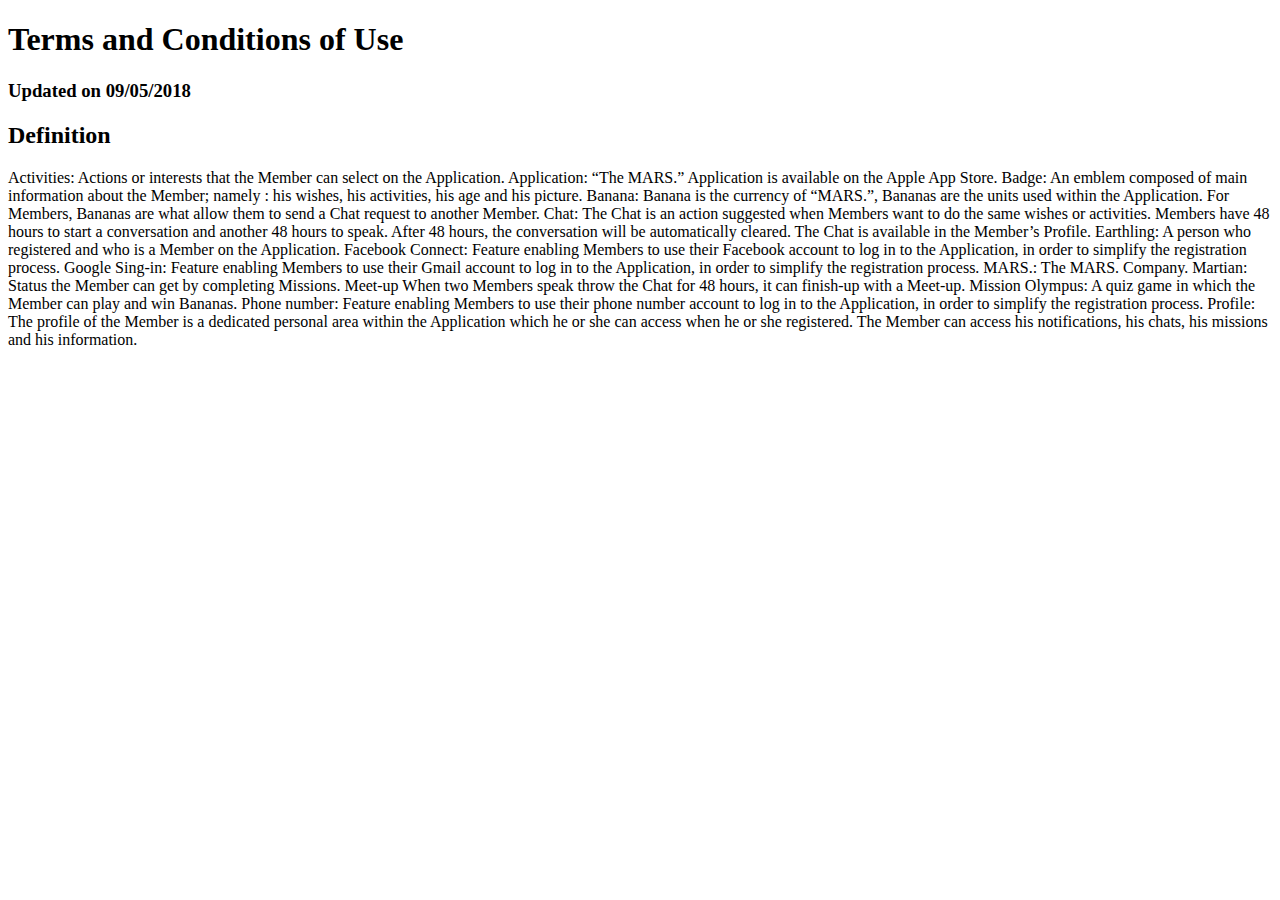
==== cgu-en.html @ 2086cd15 "Added CGU" ====
<!DOCTYPE html>
<html lang="en">
<head>
    <meta charset="UTF-8">
    <meta name="viewport" content="width=device-width, initial-scale=1.0">
    <meta http-equiv="X-UA-Compatible" content="ie=edge">
    <title>Document</title>
</head>
<body>
    <h1>Terms and Conditions of Use</h1>

    <h3>Updated on 09/05/2018</h3>

    <h2>Definition</h2>

    Activities: Actions or interests that the Member can select on the Application.
    Application: “The MARS.” Application is available on the Apple App Store.
    Badge: An emblem composed of main information about the Member; namely : his wishes, his activities, his age and his
    picture.
    Banana: Banana is the currency of “MARS.”, Bananas are the units used within the Application. For Members, Bananas are
    what allow them to send a Chat request to another Member.
    Chat: The Chat is an action suggested when Members want to do the same wishes or activities. Members have 48 hours to
    start a conversation and another 48 hours to speak. After 48 hours, the conversation will be automatically cleared. The
    Chat is available in the Member’s Profile.
    Earthling: A person who registered and who is a Member on the Application.
    Facebook Connect: Feature enabling Members to use their Facebook account to log in to the Application, in order to
    simplify the registration process.
    Google Sing-in: Feature enabling Members to use their Gmail account to log in to the Application, in order to simplify
    the registration process.
    MARS.: The MARS. Company.
    Martian: Status the Member can get by completing Missions.
    Meet-up When two Members speak throw the Chat for 48 hours, it can finish-up with a Meet-up.
    Mission Olympus: A quiz game in which the Member can play and win Bananas.
    Phone number: Feature enabling Members to use their phone number account to log in to the Application, in order to
    simplify the registration process.
    Profile: The profile of the Member is a dedicated personal area within the Application which he or she can access when
    he or she registered. The Member can access his notifications, his chats, his missions and his information.


</body>
</html>
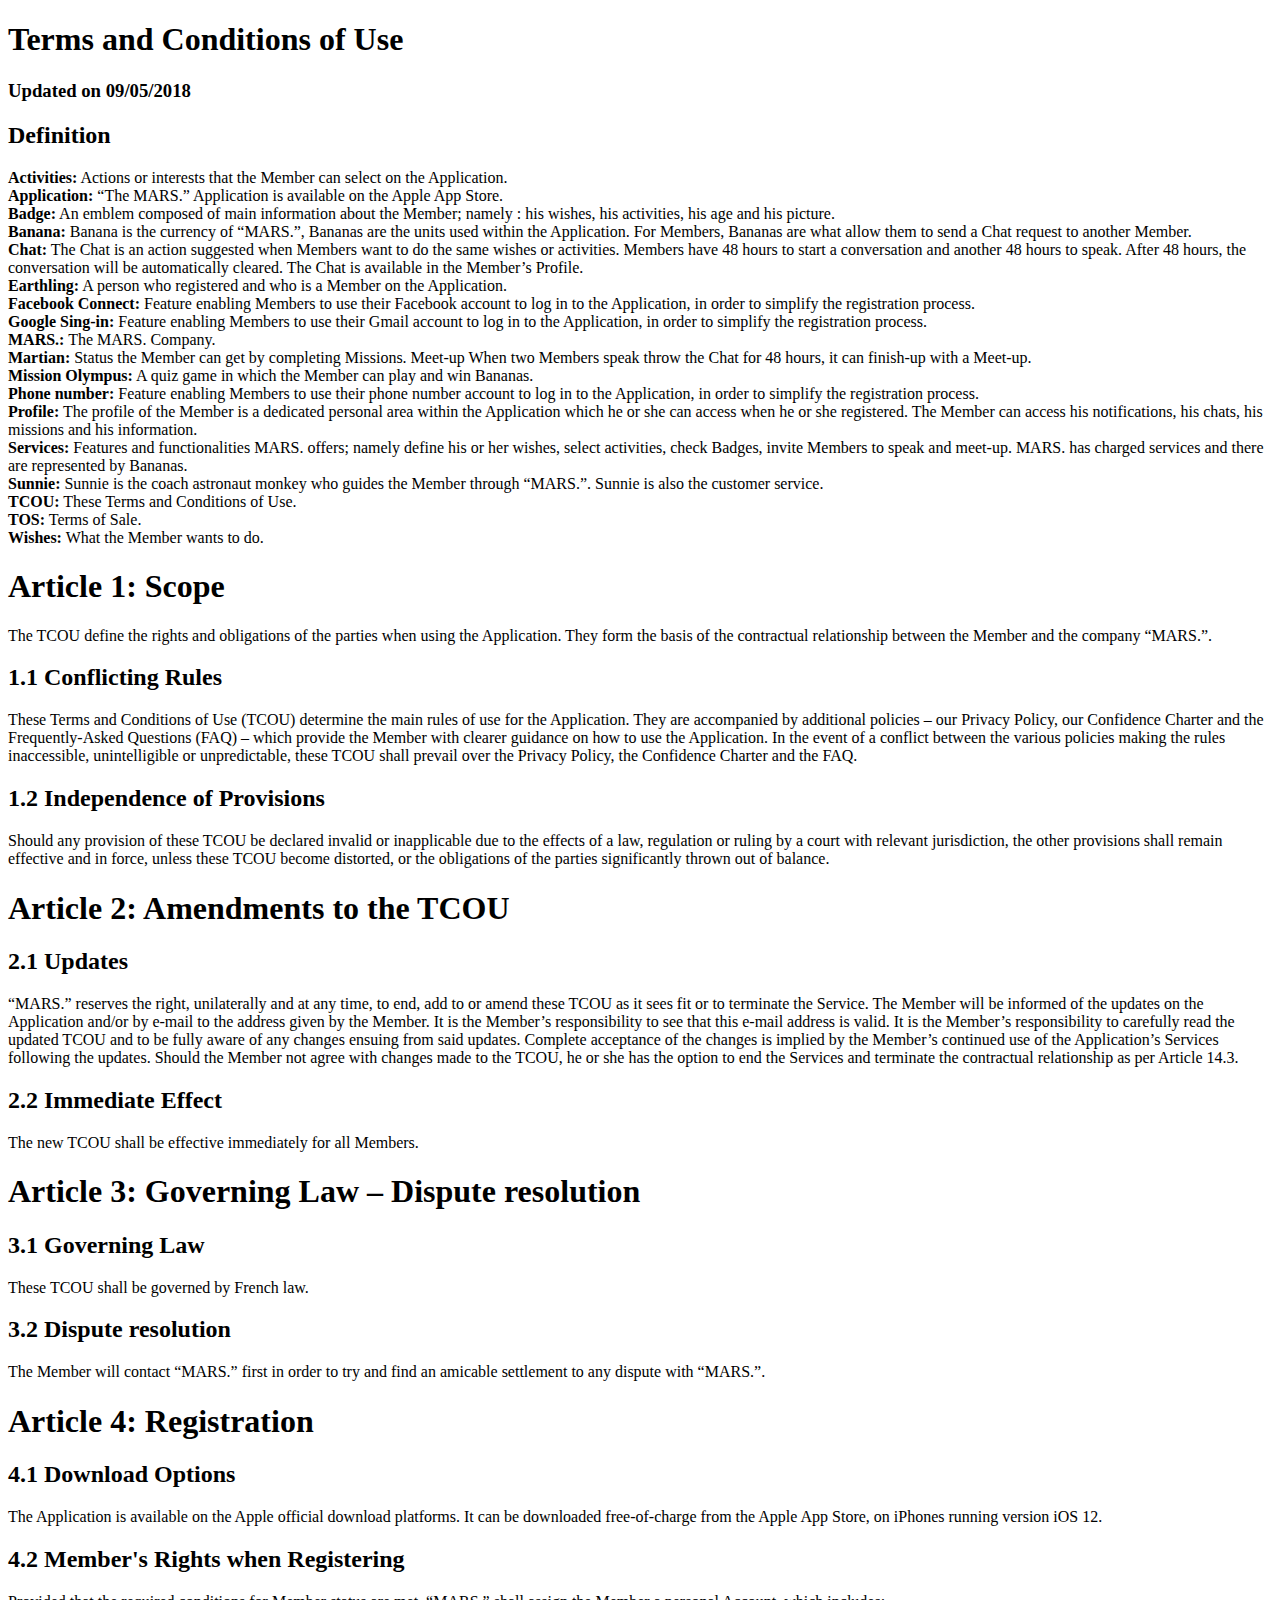
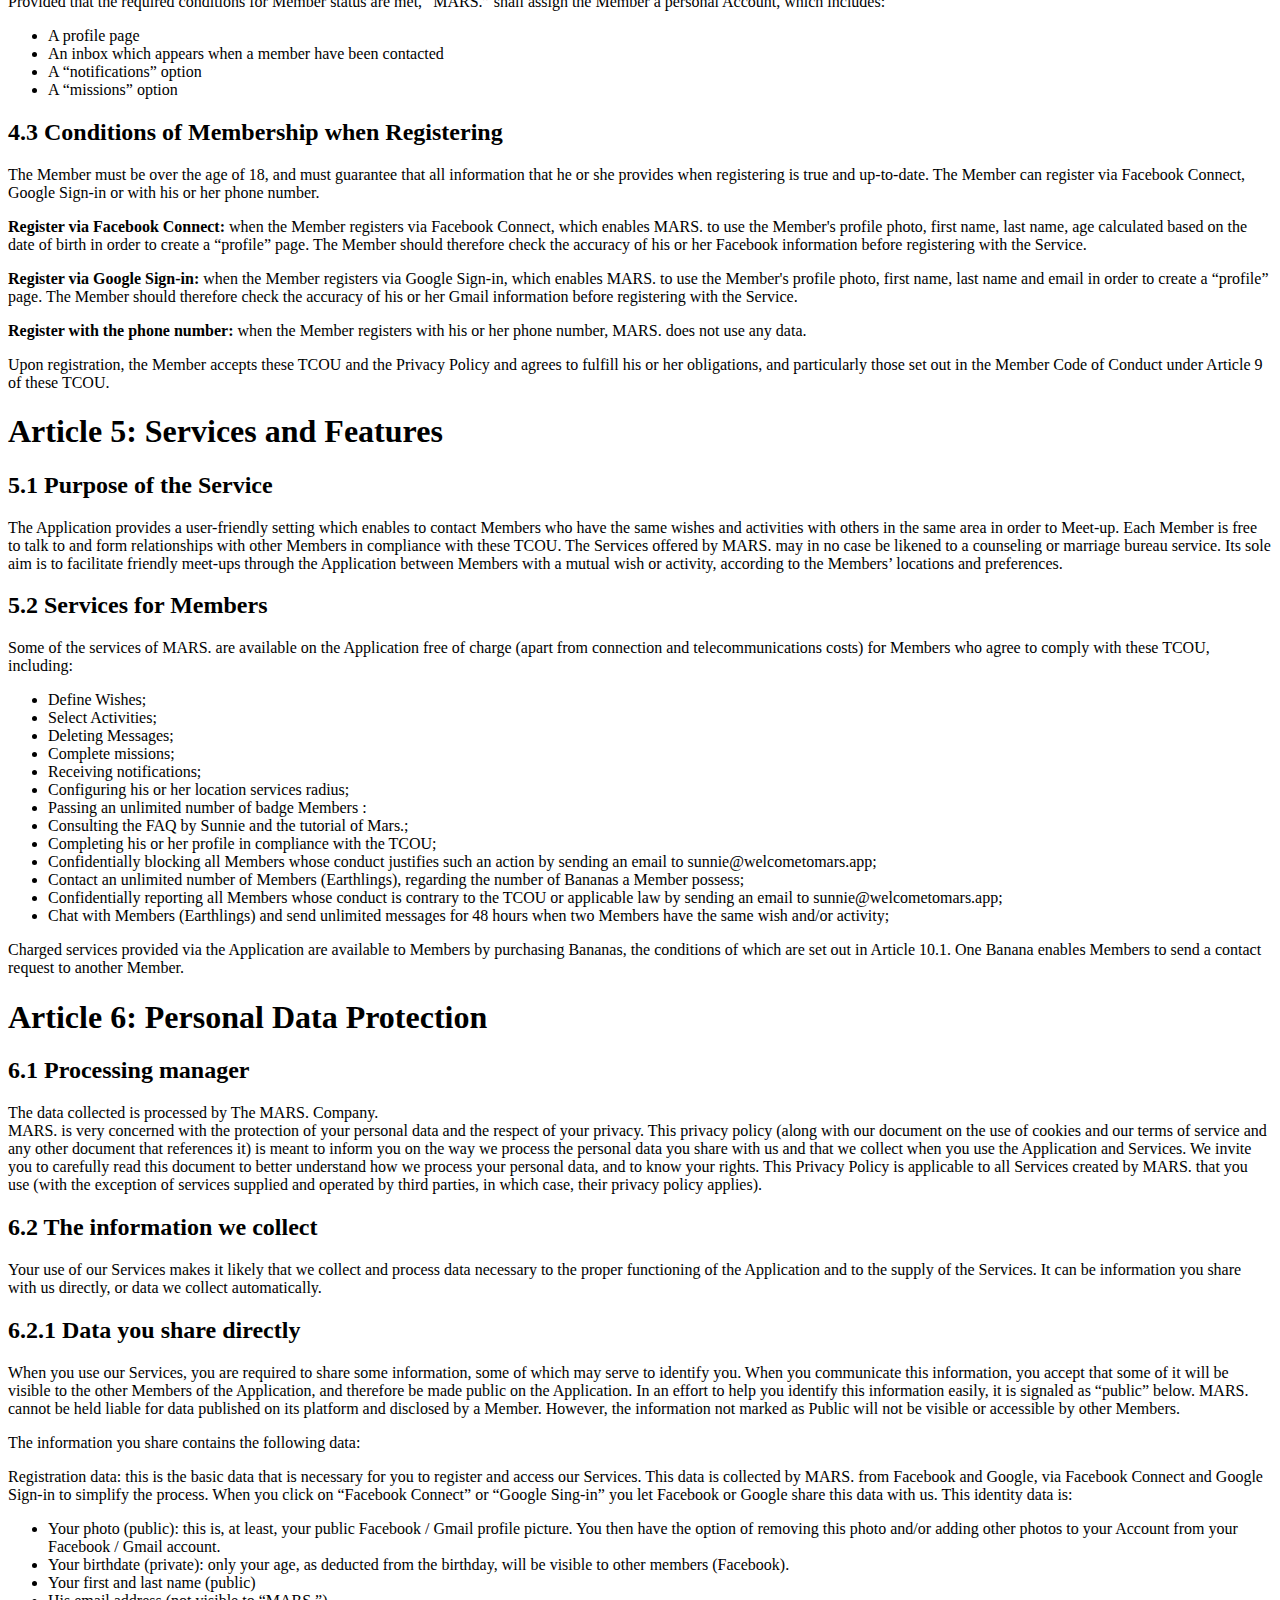
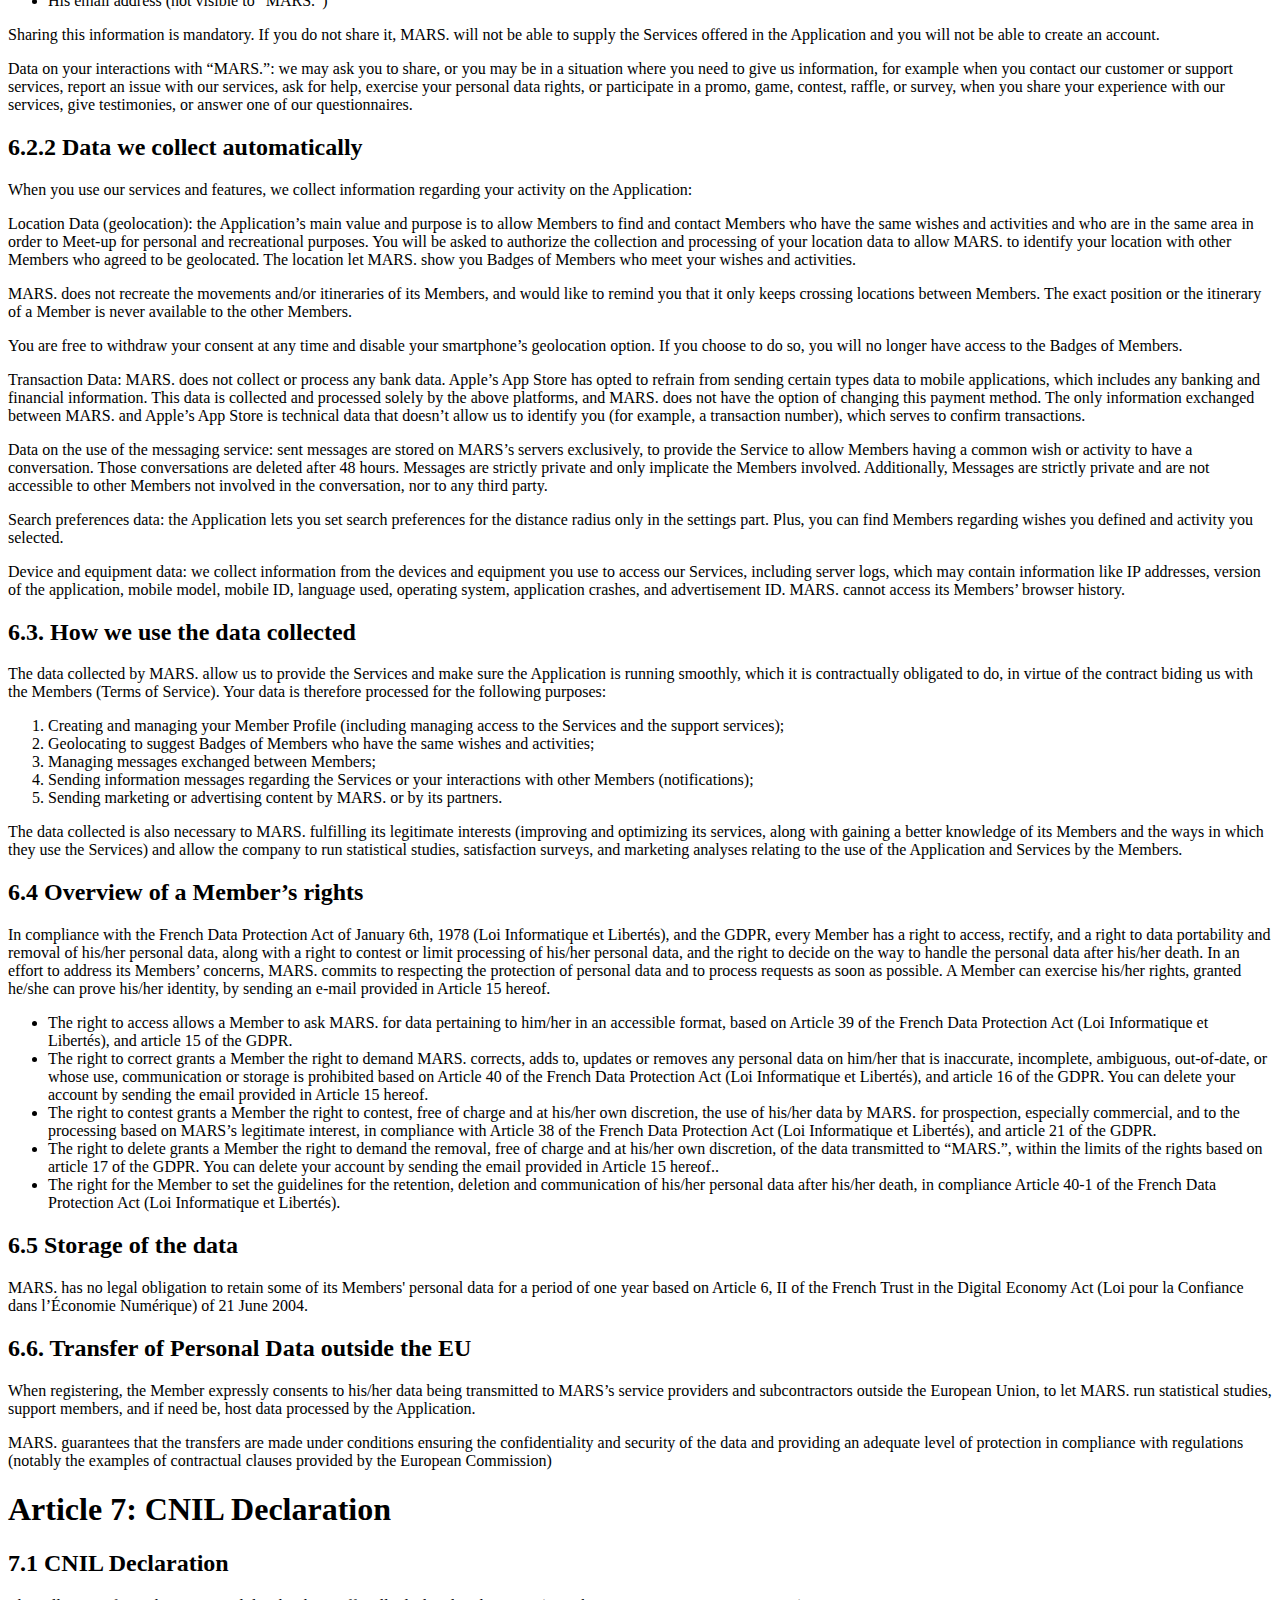
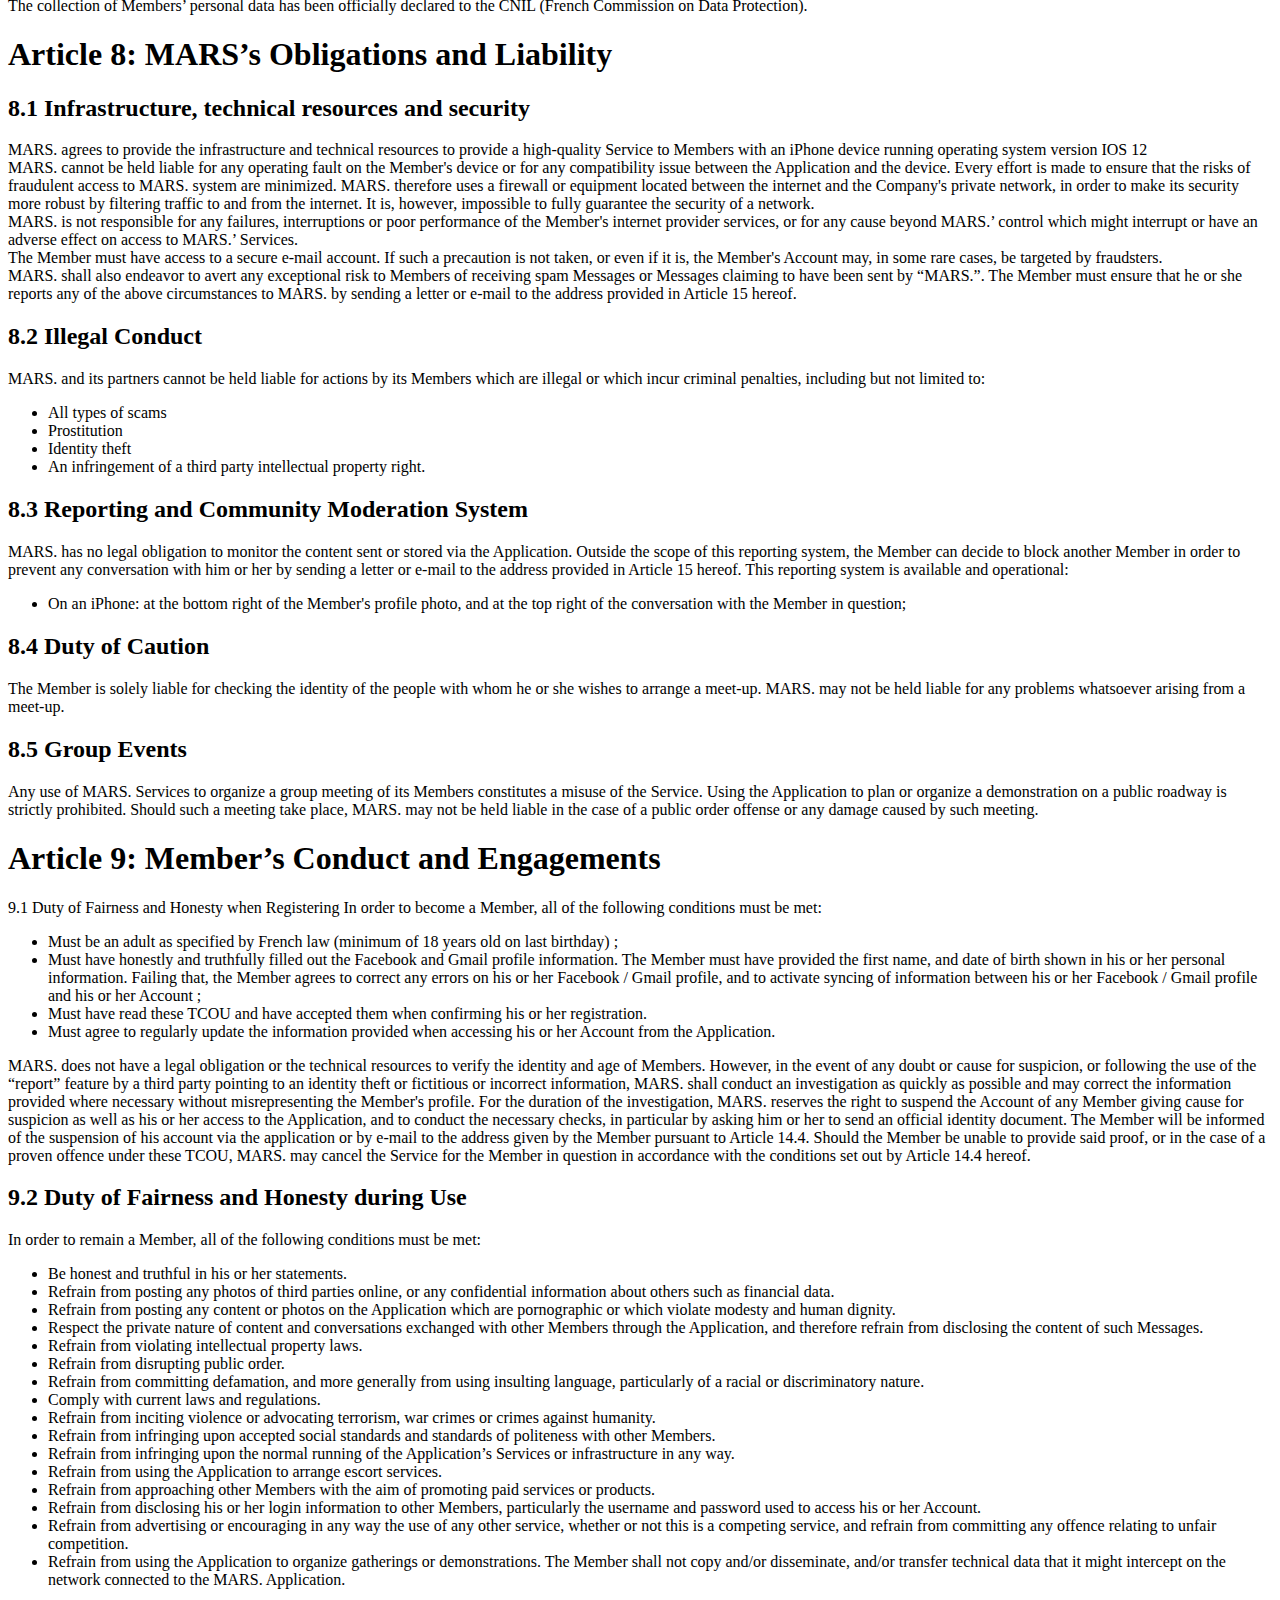
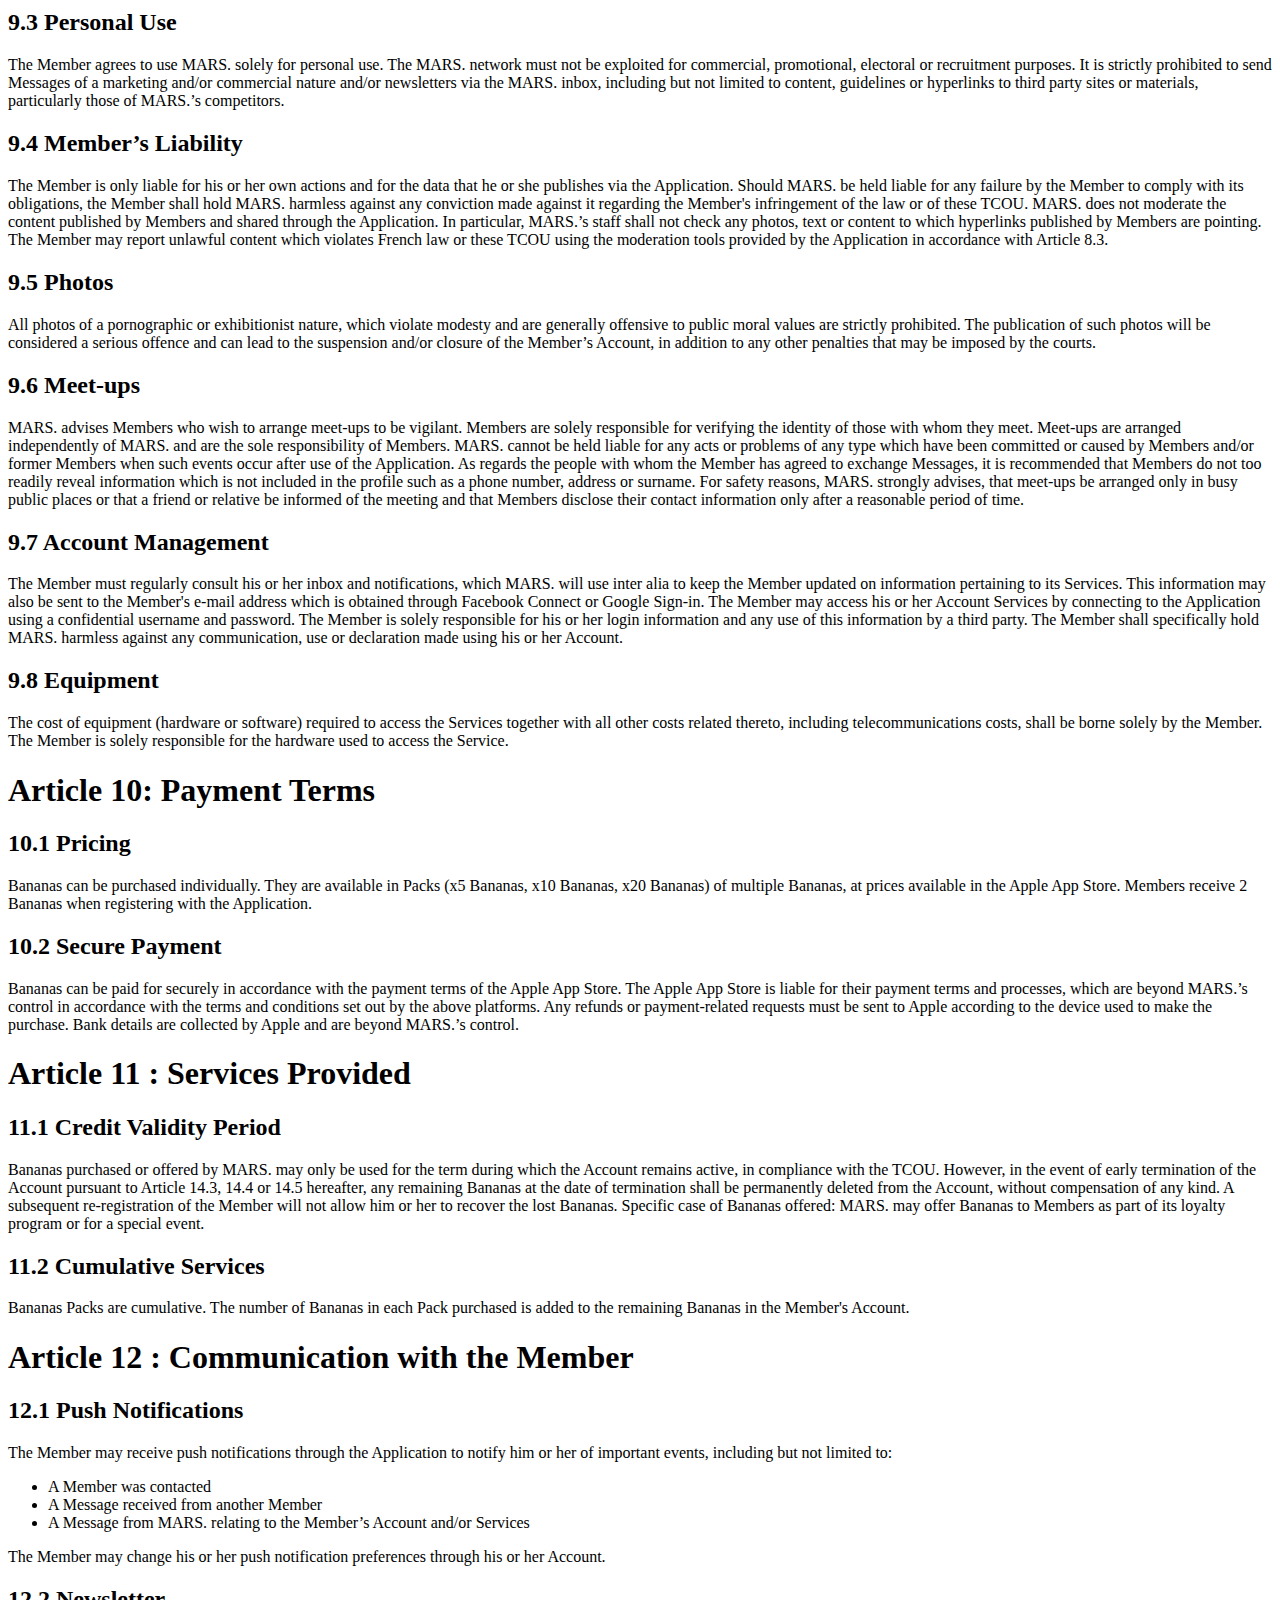
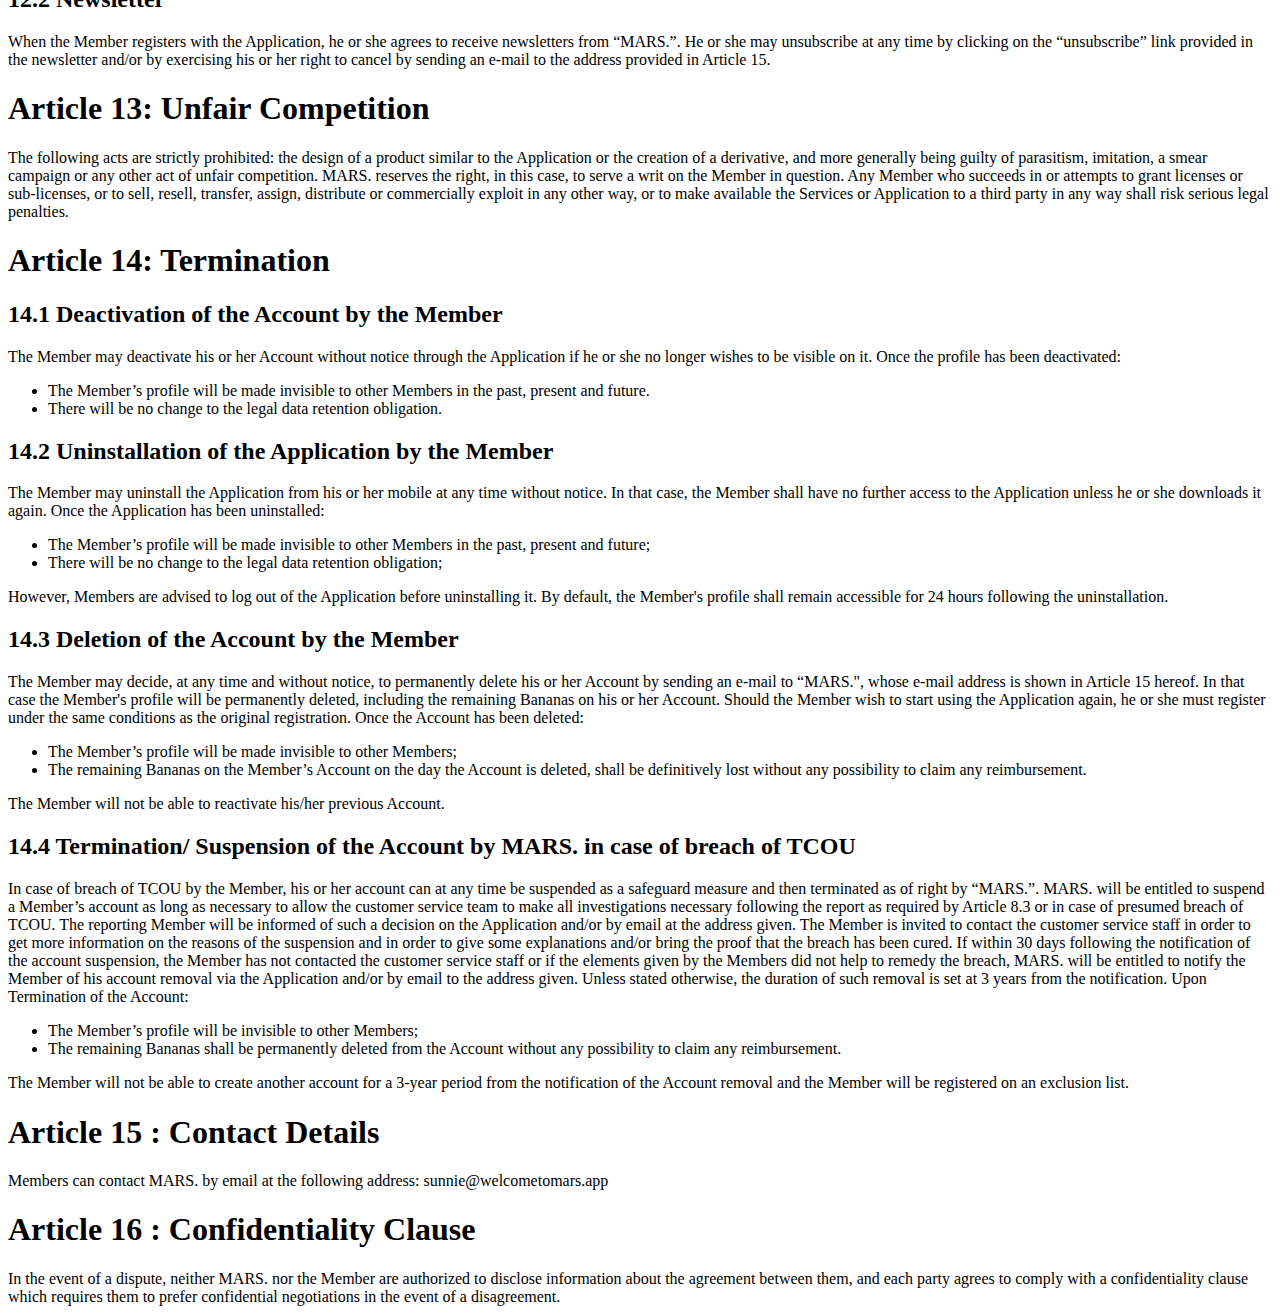
==== commit c247aafb: "Finished EN CGU" ====
--- a/cgu-en.html
+++ b/cgu-en.html
@@ -13,29 +13,377 @@
 
     <h2>Definition</h2>
 
-    Activities: Actions or interests that the Member can select on the Application.
-    Application: “The MARS.” Application is available on the Apple App Store.
-    Badge: An emblem composed of main information about the Member; namely : his wishes, his activities, his age and his
-    picture.
-    Banana: Banana is the currency of “MARS.”, Bananas are the units used within the Application. For Members, Bananas are
-    what allow them to send a Chat request to another Member.
-    Chat: The Chat is an action suggested when Members want to do the same wishes or activities. Members have 48 hours to
-    start a conversation and another 48 hours to speak. After 48 hours, the conversation will be automatically cleared. The
-    Chat is available in the Member’s Profile.
-    Earthling: A person who registered and who is a Member on the Application.
-    Facebook Connect: Feature enabling Members to use their Facebook account to log in to the Application, in order to
-    simplify the registration process.
-    Google Sing-in: Feature enabling Members to use their Gmail account to log in to the Application, in order to simplify
-    the registration process.
-    MARS.: The MARS. Company.
-    Martian: Status the Member can get by completing Missions.
+    <strong>Activities:</strong> Actions or interests that the Member can select on the Application.
+    <br><strong>Application:</strong> “The MARS.” Application is available on the Apple App Store.
+    <br><strong>Badge:</strong> An emblem composed of main information about the Member; namely :</strong> his wishes, his activities, his age and his picture.
+    <br><strong>Banana:</strong> Banana is the currency of “MARS.”, Bananas are the units used within the Application. For Members, Bananas are what allow them to send a Chat request to another Member.
+    <br><strong>Chat:</strong> The Chat is an action suggested when Members want to do the same wishes or activities. Members have 48 hours to start a conversation and another 48 hours to speak. After 48 hours, the conversation will be automatically cleared. The Chat is available in the Member’s Profile.
+    <br><strong>Earthling:</strong> A person who registered and who is a Member on the Application.
+    <br><strong>Facebook Connect:</strong> Feature enabling Members to use their Facebook account to log in to the Application, in order to simplify the registration process.
+    <br><strong>Google Sing-in:</strong> Feature enabling Members to use their Gmail account to log in to the Application, in order to simplify the registration process.
+    <br><strong>MARS.:</strong> The MARS. Company.
+    <br><strong>Martian:</strong> Status the Member can get by completing Missions.
     Meet-up When two Members speak throw the Chat for 48 hours, it can finish-up with a Meet-up.
-    Mission Olympus: A quiz game in which the Member can play and win Bananas.
-    Phone number: Feature enabling Members to use their phone number account to log in to the Application, in order to
-    simplify the registration process.
-    Profile: The profile of the Member is a dedicated personal area within the Application which he or she can access when
-    he or she registered. The Member can access his notifications, his chats, his missions and his information.
-
+    <br><strong>Mission Olympus:</strong> A quiz game in which the Member can play and win Bananas.
+    <br><strong>Phone number:</strong> Feature enabling Members to use their phone number account to log in to the Application, in order to simplify the registration process.
+    <br><strong>Profile:</strong> The profile of the Member is a dedicated personal area within the Application which he or she can access when he or she registered. The Member can access his notifications, his chats, his missions and his information.
+    <br><strong>Services:</strong> Features and functionalities MARS. offers; namely define his or her wishes, select activities, check Badges, invite Members to speak and meet-up. MARS. has charged services and there are represented by Bananas.
+<br><strong>Sunnie:</strong> Sunnie is the coach astronaut monkey who guides the Member through “MARS.”. Sunnie is also the customer service.
+<br><strong>TCOU:</strong> These Terms and Conditions of Use.
+<br><strong>TOS:</strong> Terms of Sale.
+<br><strong>Wishes:</strong> What the Member wants to do.
+
+<h1>Article 1: Scope </h1>
+
+The TCOU define the rights and obligations of the parties when using the Application. They form the basis of the contractual relationship between the Member and the company “MARS.”.
+
+<h2>1.1 Conflicting Rules</h2>
+These Terms and Conditions of Use (TCOU) determine the main rules of use for the Application. They are accompanied by additional policies – our Privacy Policy, our Confidence Charter and the Frequently-Asked Questions (FAQ) – which provide the Member with clearer guidance on how to use the Application. In the event of a conflict between the various policies making the rules inaccessible, unintelligible or unpredictable, these TCOU shall prevail over the Privacy Policy, the Confidence Charter and the FAQ.
+
+<h2>1.2 Independence of Provisions</h2>
+Should any provision of these TCOU be declared invalid or inapplicable due to the effects of a law, regulation or ruling by a court with relevant jurisdiction, the other provisions shall remain effective and in force, unless these TCOU become distorted, or the obligations of the parties significantly thrown out of balance.
+
+<h1>Article 2: Amendments to the TCOU</h1>
+
+<h2>2.1 Updates</h2>
+“MARS.” reserves the right, unilaterally and at any time, to end, add to or amend these TCOU as it sees fit or to terminate the Service.
+The Member will be informed of the updates on the Application and/or by e-mail to the address given by the Member. It is the Member’s responsibility to see that this e-mail address is valid.
+It is the Member’s responsibility to carefully read the updated TCOU and to be fully aware of any changes ensuing from said updates.
+Complete acceptance of the changes is implied by the Member’s continued use of the Application’s Services following the updates.
+Should the Member not agree with changes made to the TCOU, he or she has the option to end the Services and terminate the contractual relationship as per Article 14.3.
+
+<h2>2.2 Immediate Effect</h2>
+The new TCOU shall be effective immediately for all Members.
+
+<h1>Article 3: Governing Law – Dispute resolution</h1>
+
+<h2>3.1 Governing Law</h2>
+These TCOU shall be governed by French law.
+
+<h2>3.2 Dispute resolution</h2>
+The Member will contact “MARS.” first in order to try and find an amicable settlement to any dispute with “MARS.”.
+
+<h1>Article 4: Registration</h1>
+
+<h2>4.1 Download Options</h2>
+The Application is available on the Apple official download platforms. It can be downloaded free-of-charge from the Apple App Store, on iPhones running version iOS 12.
+
+<h2>4.2 Member's Rights when Registering</h2>
+Provided that the required conditions for Member status are met, “MARS.” shall assign the Member a personal Account, which includes:
+
+<ul>
+<li>A profile page</li>
+<li>An inbox which appears when a member have been contacted</li>
+<li>A “notifications” option</li>
+<li>A “missions” option</li>
+</ul>
+
+<h2>4.3 Conditions of Membership when Registering</h2>
+<p>The Member must be over the age of 18, and must guarantee that all information that he or she provides when registering is true and up-to-date.
+The Member can register via Facebook Connect, Google Sign-in or with his or her phone number.
+</p>
+<p><strong>Register via Facebook Connect:</strong> when the Member registers via Facebook Connect, which enables MARS. to use the Member's profile photo, first name, last name, age calculated based on the date of birth in order to create a “profile” page. The Member should therefore check the accuracy of his or her Facebook information before registering with the Service.</p>
+
+<p><strong>Register via Google Sign-in:</strong> when the Member registers via Google Sign-in, which enables MARS. to use the Member's profile photo, first name, last name and email in order to create a “profile” page. The Member should therefore check the accuracy of his or her Gmail information before registering with the Service.</p>
+
+<p><strong>Register with the phone number:</strong> when the Member registers with his or her phone number, MARS. does not use any data.</p>
+
+Upon registration, the Member accepts these TCOU and the Privacy Policy and agrees to fulfill his or her obligations, and particularly those set out in the Member Code of Conduct under Article 9 of these TCOU.
+
+<h1>Article 5: Services and Features</h1>
+
+<h2>5.1 Purpose of the Service</h2>
+The Application provides a user-friendly setting which enables to contact Members who have the same wishes and activities with others in the same area in order to Meet-up. Each Member is free to talk to and form relationships with other Members in compliance with these TCOU.
+The Services offered by MARS. may in no case be likened to a counseling or marriage bureau service. Its sole aim is to facilitate friendly meet-ups through the Application between Members with a mutual wish or activity, according to the Members’ locations and preferences.
+
+<h2>5.2 Services for Members</h2>
+Some of the services of MARS. are available on the Application free of charge (apart from connection and telecommunications costs) for Members who agree to comply with these TCOU, including:
+
+<ul>
+<li>Define Wishes;</li>
+<li>Select Activities;</li>
+<li>Deleting Messages;</li>
+<li>Complete missions;</li>
+<li>Receiving notifications;</li>
+<li>Configuring his or her location services radius;</li>
+<li>Passing an unlimited number of badge Members :</li>
+<li>Consulting the FAQ by Sunnie and the tutorial of Mars.;</li>
+<li>Completing his or her profile in compliance with the TCOU;</li>
+<li>Confidentially blocking all Members whose conduct justifies such an action by sending an email to sunnie@welcometomars.app;</li>
+<li>Contact an unlimited number of Members (Earthlings), regarding the number of Bananas a Member possess;</li>
+<li>Confidentially reporting all Members whose conduct is contrary to the TCOU or applicable law by sending an email to sunnie@welcometomars.app;</li>
+<li>Chat with Members (Earthlings) and send unlimited messages for 48 hours when two Members have the same wish and/or activity;</li>
+</ul>
+
+Charged services provided via the Application are available to Members by purchasing Bananas, the conditions of which are set out in Article 10.1. One Banana enables Members to send a contact request to another Member.
+
+<h1>Article 6: Personal Data Protection</h1>
+
+<h2>6.1 Processing manager</h2>
+The data collected is processed by The MARS. Company.<br>
+MARS. is very concerned with the protection of your personal data and the respect of your privacy. This privacy policy (along with our document on the use of cookies and our terms of service and any other document that references it) is meant to inform you on the way we process the personal data you share with us and that we collect when you use the Application and Services. We invite you to carefully read this document to better understand how we process your personal data, and to know your rights.
+This Privacy Policy is applicable to all Services created by MARS. that you use (with the exception of services supplied and operated by third parties, in which case, their privacy policy applies).
+
+<h2>6.2 The information we collect</h2>
+Your use of our Services makes it likely that we collect and process data necessary to the proper functioning of the Application and to the supply of the Services. It can be information you share with us directly, or data we collect automatically.
+
+<h2>6.2.1 Data you share directly </h2>
+<p>When you use our Services, you are required to share some information, some of which may serve to identify you. When you communicate this information, you accept that some of it will be visible to the other Members of the Application, and therefore be made public on the Application. In an effort to help you identify this information easily, it is signaled as “public” below. MARS. cannot be held liable for data published on its platform and disclosed by a Member. However, the information not marked as Public will not be visible or accessible by other Members.</p>
+
+The information you share contains the following data:
+
+<p>Registration data: this is the basic data that is necessary for you to register and access our Services. This data is collected by MARS. from Facebook and Google, via Facebook Connect and Google Sign-in to simplify the process. When you click on “Facebook Connect” or “Google Sing-in” you let Facebook or Google share this data with us. This identity data is:</p>
+<ul>
+<li>Your photo (public): this is, at least, your public Facebook / Gmail profile picture. You then have the option of removing this photo and/or adding other photos to your Account from your Facebook / Gmail account.</li>
+<li>Your birthdate (private): only your age, as deducted from the birthday, will be visible to other members (Facebook). </li>
+<li>Your first and last name (public)</li>
+<li>His email address (not visible to “MARS.”)</li>
+</ul>
+
+<p>Sharing this information is mandatory. If you do not share it, MARS. will not be able to supply the Services offered in the Application and you will not be able to create an account.</p>
+
+<p>Data on your interactions with “MARS.”: we may ask you to share, or you may be in a situation where you need to give us information, for example when you contact our customer or support services, report an issue with our services, ask for help, exercise your personal data rights, or participate in a promo, game, contest, raffle, or survey, when you share your experience with our services, give testimonies, or answer one of our questionnaires.</p>
+
+<h2>6.2.2 Data we collect automatically</h2>
+When you use our services and features, we collect information regarding your activity on the Application:
+
+<p>Location Data (geolocation): the Application’s main value and purpose is to allow Members to find and contact Members who have the same wishes and activities and who are in the same area in order to Meet-up for personal and recreational purposes. You will be asked to authorize the collection and processing of your location data to allow MARS. to identify your location with other Members who agreed to be geolocated. The location let MARS. show you Badges of Members who meet your wishes and activities.</p>
+
+<p>MARS. does not recreate the movements and/or itineraries of its Members, and would like to remind you that it only keeps crossing locations between Members. The exact position or the itinerary of a Member is never available to the other Members.</p>
+
+<p>You are free to withdraw your consent at any time and disable your smartphone’s geolocation option. If you choose to do so, you will no longer have access to the  Badges of Members.</p>
+
+<p>Transaction Data: MARS. does not collect or process any bank data. Apple’s App Store has opted to refrain from sending certain types data to mobile applications, which includes any banking and financial information. This data is collected and processed solely by the above platforms, and MARS. does not have the option of changing this payment method. The only information exchanged between MARS. and Apple’s App Store is technical data that doesn’t allow us to identify you (for example, a transaction number), which serves to confirm transactions.</p>
+
+<p>Data on the use of the messaging service: sent messages are stored on MARS’s servers exclusively, to provide the Service to allow Members having a common wish or activity to have a conversation. Those conversations are deleted after 48 hours. Messages are strictly private and only implicate the Members involved. Additionally, Messages are strictly private and are not accessible to other Members not involved in the conversation, nor to any third party.</p>
+
+<p>Search preferences data: the Application lets you set search preferences for the distance radius only in the settings part. Plus, you can find Members regarding wishes you defined and activity you selected.</p>
+
+<p>Device and equipment data: we collect information from the devices and equipment you use to access our Services, including server logs, which may contain information like IP addresses, version of the application, mobile model, mobile ID, language used, operating system, application crashes, and advertisement ID. MARS. cannot access its Members’ browser history.</p>
+
+<h2>6.3. How we use the data collected</h2>
+The data collected by MARS. allow us to provide the Services and make sure the Application is running smoothly, which it is contractually obligated to do, in virtue of the contract biding us with the Members (Terms of Service). Your data is therefore processed for the following purposes:
+
+<ol>
+<li>Creating and managing your Member Profile (including managing access to the Services and the support services);</li>
+<li>Geolocating to suggest Badges of Members who have the same wishes and activities;</li>
+<li>Managing messages exchanged between Members;</li>
+<li>Sending information messages regarding the Services or your interactions with other Members (notifications);</li>
+<li>Sending marketing or advertising content by MARS. or by its partners.</li>
+</ol>
+
+The data collected is also necessary to MARS. fulfilling its legitimate interests (improving and optimizing its services, along with gaining a better knowledge of its Members and the ways in which they use the Services) and allow the company to run statistical studies, satisfaction surveys, and marketing analyses relating to the use of the Application and Services by the Members.
+
+<h2>6.4  Overview of a Member’s rights</h2>
+In compliance with the French Data Protection Act of January 6th, 1978 (Loi Informatique et Libertés), and the GDPR, every Member has a right to access, rectify, and a right to data portability and removal of his/her personal data, along with a right to contest or limit processing of his/her personal data, and the right to decide on the way to handle the personal data after his/her death.  In an effort to address its Members’ concerns, MARS. commits to respecting the protection of personal data and to process requests as soon as possible. A Member can exercise his/her rights, granted he/she can prove his/her identity, by sending an e-mail provided in Article 15 hereof.
+<ul>
+<li>The right to access allows a Member to ask MARS. for data pertaining to him/her in an accessible format, based on Article 39 of the French Data Protection Act (Loi Informatique et Libertés), and article 15 of the GDPR.</li>
+<li>The right to correct grants a Member the right to demand MARS. corrects, adds to, updates or removes any personal data on him/her that is inaccurate, incomplete, ambiguous, out-of-date, or whose use, communication or storage is prohibited based on Article 40 of the French Data Protection Act (Loi Informatique et Libertés), and article 16 of the GDPR. You can delete your account by sending the email provided in Article 15 hereof. </li>
+<li>The right to contest grants a Member the right to contest, free of charge and at his/her own discretion, the use of his/her data by MARS. for prospection, especially commercial, and to the processing based on MARS’s legitimate interest, in compliance with Article 38 of the French Data Protection Act (Loi Informatique et Libertés), and article 21 of the GDPR. </li>
+<li>The right to delete grants a Member the right to demand the removal, free of charge and at his/her own discretion, of the data transmitted to “MARS.”, within the limits of the rights based on article 17 of the GDPR. You can delete your account by sending the email provided in Article 15 hereof..</li>
+<li>The right for the Member to set the guidelines for the retention, deletion and communication of his/her personal data after his/her death, in compliance Article 40-1 of the French Data Protection Act (Loi Informatique et Libertés). </li>
+</ul>
+
+<h2>6.5 Storage of the data</h2>
+MARS. has no legal obligation to retain some of its Members' personal data for a period of one year based on Article 6, II of the French Trust in the Digital Economy Act (Loi pour la Confiance dans l’Économie Numérique) of 21 June 2004.
+
+<h2>6.6. Transfer of Personal Data outside the EU</h2>
+<p>When registering, the Member expressly consents to his/her data being transmitted to MARS’s service providers and subcontractors outside the European Union, to let MARS. run statistical studies, support members, and if need be, host data processed by the Application.</p>
+
+<p>MARS. guarantees that the transfers are made under conditions ensuring the confidentiality and security of the data and providing an adequate level of protection in compliance with regulations (notably the examples of contractual clauses provided by the European Commission)</p>
+
+<h1>Article 7: CNIL Declaration</h1>
+
+<h2>7.1 CNIL Declaration</h2>
+The collection of Members’ personal data has been officially declared to the CNIL (French Commission on Data Protection).
+
+<h1>Article 8: MARS’s Obligations and Liability</h1>
+
+<h2>8.1 Infrastructure, technical resources and security</h2>
+MARS. agrees to provide the infrastructure and technical resources to provide a high-quality Service to Members with an iPhone device running operating system version IOS 12
+<br>MARS. cannot be held liable for any operating fault on the Member's device or for any compatibility issue between the Application and the device.
+Every effort is made to ensure that the risks of fraudulent access to MARS. system are minimized. MARS. therefore uses a firewall or equipment located between the internet and the Company's private network, in order to make its security more robust by filtering traffic to and from the internet. It is, however, impossible to fully guarantee the security of a network.
+<br>MARS. is not responsible for any failures, interruptions or poor performance of the Member's internet provider services, or for any cause beyond MARS.’ control which might interrupt or have an adverse effect on access to MARS.’ Services.
+<br>The Member must have access to a secure e-mail account. If such a precaution is not taken, or even if it is, the Member's Account may, in some rare cases, be targeted by fraudsters.
+<br>MARS. shall also endeavor to avert any exceptional risk to Members of receiving spam Messages or Messages claiming to have been sent by “MARS.”. The Member must ensure that he or she reports any of the above circumstances to MARS. by sending a letter or e-mail to the address provided in Article 15 hereof.
+
+<h2>8.2 Illegal Conduct</h2>
+MARS. and its partners cannot be held liable for actions by its Members which are illegal or which incur criminal penalties, including but not limited to:
+<ul>
+<li>All types of scams</li>
+<li>Prostitution</li>
+<li>Identity theft</li>
+<li>An infringement of a third party intellectual property right.</li>
+</ul>
+
+<h2>8.3 Reporting and Community Moderation System</h2>
+MARS. has no legal obligation to monitor the content sent or stored via the Application.
+
+Outside the scope of this reporting system, the Member can decide to block another Member in order to prevent any conversation with him or her by sending a letter or e-mail to the address provided in Article 15 hereof.
+
+This reporting system is available and operational:
+<ul>
+<li>On an iPhone: at the bottom right of the Member's profile photo, and at the top right of the conversation with the Member in question;</li>
+</ul>
+
+<h2>8.4 Duty of Caution</h2>
+The Member is solely liable for checking the identity of the people with whom he or she wishes to arrange a meet-up. MARS. may not be held liable for any problems whatsoever arising from a meet-up.
+
+<h2>8.5 Group Events</h2>
+Any use of MARS. Services to organize a group meeting of its Members constitutes a misuse of the Service. Using the Application to plan or organize a demonstration on a public roadway is strictly prohibited. Should such a meeting take place, MARS. may not be held liable in the case of a public order offense or any damage caused by such meeting.
+
+<h1>Article 9: Member’s Conduct and Engagements</h1>
+
+9.1 Duty of Fairness and Honesty when Registering
+In order to become a Member, all of the following conditions must be met:
+<ul>
+<li>Must be an adult as specified by French law (minimum of 18 years old on last birthday) ;</li>
+<li>Must have honestly and truthfully filled out the Facebook and Gmail profile information. The Member must have provided the first name, and date of birth shown in his or her personal information. Failing that, the Member agrees to correct any errors on his or her Facebook / Gmail profile, and to activate syncing of information between his or her Facebook / Gmail profile and his or her Account ;</li>
+<li>Must have read these TCOU and have accepted them when confirming his or her registration.</li>
+<li>Must agree to regularly update the information provided when accessing his or her Account from the Application.</li>
+</ul>
+
+MARS. does not have a legal obligation or the technical resources to verify the identity and age of Members. However, in the event of any doubt or cause for suspicion, or following the use of the “report” feature by a third party pointing to an identity theft or fictitious or incorrect information, MARS. shall conduct an investigation as quickly as possible and may correct the information provided where necessary without misrepresenting the Member's profile.
+For the duration of the investigation, MARS. reserves the right to suspend the Account of any Member giving cause for suspicion as well as his or her access to the Application, and to conduct the necessary checks, in particular by asking him or her to send an official identity document. The Member will be informed of the suspension of his account via the application or by e-mail to the address given by the Member pursuant to Article 14.4.
+Should the Member be unable to provide said proof, or in the case of a proven offence under these TCOU, MARS. may cancel the Service for the Member in question in accordance with the conditions set out by Article 14.4 hereof.
+
+<h2>9.2 Duty of Fairness and Honesty during Use</h2>
+In order to remain a Member, all of the following conditions must be met:
+
+<ul>
+<li>Be honest and truthful in his or her statements.</li>
+<li>Refrain from posting any photos of third parties online, or any confidential information about others such as financial data.</li>
+<li>Refrain from posting any content or photos on the Application which are pornographic or which violate modesty and human dignity.</li>
+<li>Respect the private nature of content and conversations exchanged with other Members through the Application, and therefore refrain from disclosing the content of such Messages.</li>
+<li>Refrain from violating intellectual property laws.</li>
+<li>Refrain from disrupting public order.</li>
+<li> Refrain from committing defamation, and more generally from using insulting language, particularly of a racial or discriminatory nature.</li>
+<li>Comply with current laws and regulations.</li>
+<li>Refrain from inciting violence or advocating terrorism, war crimes or crimes against humanity.</li>
+<li>Refrain from infringing upon accepted social standards and standards of politeness with other Members.</li>
+<li>Refrain from infringing upon the normal running of the Application’s Services or infrastructure in any way.</li>
+<li>Refrain from using the Application to arrange escort services.</li>
+<li>Refrain from approaching other Members with the aim of promoting paid services or products.</li>
+<li>Refrain from disclosing his or her login information to other Members, particularly the username and password used to access his or her Account.</li>
+<li>Refrain from advertising or encouraging in any way the use of any other service, whether or not this is a competing service, and refrain from committing any offence relating to unfair competition.</li>
+<li>Refrain from using the Application to organize gatherings or demonstrations. The Member shall not copy and/or disseminate, and/or transfer technical data that it might intercept on the network connected to the MARS. Application.</li>
+</ul>
+
+<h2>9.3 Personal Use</h2>
+The Member agrees to use MARS. solely for personal use. The MARS. network must not be exploited for commercial, promotional, electoral or recruitment purposes. It is strictly prohibited to send Messages of a marketing and/or commercial nature and/or newsletters via the MARS. inbox, including but not limited to content, guidelines or hyperlinks to third party sites or materials, particularly those of MARS.’s competitors.
+
+<h2>9.4 Member’s Liability</h2>
+The Member is only liable for his or her own actions and for the data that he or she publishes via the Application.
+Should MARS. be held liable for any failure by the Member to comply with its obligations, the Member shall hold MARS. harmless against any conviction made against it regarding the Member's infringement of the law or of these TCOU.
+MARS. does not moderate the content published by Members and shared through the Application. In particular, MARS.’s staff shall not check any photos, text or content to which hyperlinks published by Members are pointing. The Member may report unlawful content which violates French law or these TCOU using the moderation tools provided by the Application in accordance with Article 8.3.
+
+<h2>9.5 Photos</h2>
+All photos of a pornographic or exhibitionist nature, which violate modesty and are generally offensive to public moral values are strictly prohibited. The publication of such photos will be considered a serious offence and can lead to the suspension and/or closure of the Member’s Account, in addition to any other penalties that may be imposed by the courts.
+
+<h2>9.6 Meet-ups</h2>
+MARS. advises Members who wish to arrange meet-ups to be vigilant. Members are solely responsible for verifying the identity of those with whom they meet. Meet-ups are arranged independently of MARS. and are the sole responsibility of Members. MARS. cannot be held liable for any acts or problems of any type which have been committed or caused by Members and/or former Members when such events occur after use of the Application.
+
+As regards the people with whom the Member has agreed to exchange Messages, it is recommended that Members do not too readily reveal information which is not included in the profile such as a phone number, address or surname. For safety reasons, MARS. strongly advises, that meet-ups be arranged only in busy public places or that a friend or relative be informed of the meeting and that Members disclose their contact information only after a reasonable period of time.
+
+<h2>9.7 Account Management</h2>
+The Member must regularly consult his or her inbox and notifications, which MARS. will use inter alia to keep the Member updated on information pertaining to its Services. This information may also be sent to the Member's e-mail address which is obtained through Facebook Connect or Google Sign-in.
+The Member may access his or her Account Services by connecting to the Application using a confidential username and password. The Member is solely responsible for his or her login information and any use of this information by a third party. The Member shall specifically hold MARS. harmless against any communication, use or declaration made using his or her Account.
+
+<h2>9.8 Equipment</h2>
+The cost of equipment (hardware or software) required to access the Services together with all other costs related thereto, including telecommunications costs, shall be borne solely by the Member. The Member is solely responsible for the hardware used to access the Service.
+
+<h1>Article 10: Payment Terms </h1>
+
+<h2>10.1 Pricing</h2>
+Bananas can be purchased individually. They are available in Packs (x5 Bananas, x10 Bananas, x20 Bananas) of multiple Bananas, at prices available in the Apple App Store.
+
+Members receive 2 Bananas when registering with the Application.
+
+<h2>10.2 Secure Payment</h2>
+Bananas can be paid for securely in accordance with the payment terms of the Apple App Store. The Apple App Store is liable for their payment terms and processes, which are beyond MARS.’s control in accordance with the terms and conditions set out by the above platforms. Any refunds or payment-related requests must be sent to Apple according to the device used to make the purchase.
+
+Bank details are collected by Apple and are beyond MARS.’s control.
+
+<h1>Article 11 : Services Provided </h1>
+
+<h2>11.1 Credit Validity Period</h2>
+Bananas purchased or offered by MARS. may only be used for the term during which the Account remains active, in compliance with the TCOU. However, in the event of early termination of the Account pursuant to Article 14.3, 14.4 or 14.5 hereafter, any remaining Bananas at the date of termination shall be permanently deleted from the Account, without compensation of any kind.
+A subsequent re-registration of the Member will not allow him or her to recover the lost Bananas.
+Specific case of Bananas offered: MARS. may offer Bananas to Members as part of its loyalty program or for a special event.
+
+<h2>11.2 Cumulative Services</h2>
+Bananas Packs are cumulative. The number of Bananas in each Pack purchased is added to the remaining Bananas in the Member's Account.
+
+<h1>Article 12 : Communication with the Member </h1>
+
+<h2>12.1 Push Notifications</h2>
+The Member may receive push notifications through the Application to notify him or her of important events, including but not limited to:
+<ul>
+<li>A Member was contacted</li>
+<li>A Message received from another Member</li>
+<li>A Message from MARS. relating to the Member’s Account and/or Services</li>
+</ul>
+
+The Member may change his or her push notification preferences through his or her Account.
+
+<h2>12.2 Newsletter</h2>
+When the Member registers with the Application, he or she agrees to receive newsletters from “MARS.”. He or she may unsubscribe at any time by clicking on the “unsubscribe” link provided in the newsletter and/or by exercising his or her right to cancel by sending an e-mail to the address provided in Article 15.
+
+<h1>Article 13: Unfair Competition </h1>
+
+The following acts are strictly prohibited: the design of a product similar to the Application or the creation of a derivative, and more generally being guilty of parasitism, imitation, a smear campaign or any other act of unfair competition. MARS. reserves the right, in this case, to serve a writ on the Member in question.
+Any Member who succeeds in or attempts to grant licenses or sub-licenses, or to sell, resell, transfer, assign, distribute or commercially exploit in any other way, or to make available the Services or Application to a third party in any way shall risk serious legal penalties.
+
+<h1>Article 14: Termination</h1>
+
+<h2>14.1 Deactivation of the Account by the Member</h2>
+The Member may deactivate his or her Account without notice through the Application if he or she no longer wishes to be visible on it.
+Once the profile has been deactivated:
+<ul>
+<li>The Member’s profile will be made invisible to other Members in the past, present and future.</li>
+<li>There will be no change to the legal data retention obligation.</li>
+</ul>
+
+<h2>14.2 Uninstallation of the Application by the Member</h2>
+The Member may uninstall the Application from his or her mobile at any time without notice. In that case, the Member shall have no further access to the Application unless he or she downloads it again.
+Once the Application has been uninstalled:
+<ul>
+<li>The Member’s profile will be made invisible to other Members in the past, present and future;</li>
+<li>There will be no change to the legal data retention obligation;</li>
+</ul>
+
+However, Members are advised to log out of the Application before uninstalling it. By default, the Member's profile shall remain accessible for 24 hours following the uninstallation.
+
+<h2>14.3 Deletion of the Account by the Member</h2>
+The Member may decide, at any time and without notice, to permanently delete his or her Account by sending an e-mail to “MARS.", whose e-mail address is shown in Article 15 hereof. In that case the Member's profile will be permanently deleted, including the remaining Bananas on his or her Account.
+Should the Member wish to start using the Application again, he or she must register under the same conditions as the original registration.
+Once the Account has been deleted:
+<ul>
+<li>The Member’s profile will be made invisible to other Members;</li>
+<li>The remaining Bananas on the Member’s Account on the day the Account is deleted, shall be definitively lost without any possibility to claim any reimbursement.</li>
+</ul>
+
+The Member will not be able to reactivate his/her previous Account.
+
+<h2>14.4 Termination/ Suspension of the Account by MARS. in case of breach of TCOU</h2>
+In case of breach of TCOU by the Member, his or her account can at any time be suspended as a safeguard measure and then terminated as of right by “MARS.”.
+MARS. will be entitled to suspend a Member’s account as long as necessary to allow the customer service team to make all investigations necessary following the report as required by Article 8.3 or in case of presumed breach of TCOU.
+The reporting Member will be informed of such a decision on the Application and/or by email at the address given. The Member is invited to contact the customer service staff in order to get more information on the reasons of the suspension and in order to give some explanations and/or bring the proof that the breach has been cured.
+If within 30 days following the notification of the account suspension, the Member has not contacted the customer service staff or if the elements given by the Members did not help to remedy the breach, MARS. will be entitled to notify the Member of his account removal via the Application and/or by email to the address given. Unless stated otherwise, the duration of such removal is set at 3 years from the notification.
+Upon Termination of the Account:
+<ul>
+<li>The Member’s profile will be invisible to other Members;</li>
+<li>The remaining Bananas shall be permanently deleted from the Account without any possibility to claim any reimbursement.</li>
+</ul>
+The Member will not be able to create another account for a 3-year period from the notification of the Account removal and the Member will be registered on an exclusion list.
+
+<h1>Article 15 : Contact Details</h1>
+
+Members can contact MARS. by email at the following address: sunnie@welcometomars.app
+
+<h1>Article 16 : Confidentiality Clause</h1>
+
+In the event of a dispute, neither MARS. nor the Member are authorized to disclose information about the agreement between them, and each party agrees to comply with a confidentiality clause which requires them to prefer confidential negotiations in the event of a disagreement.
 
 </body>
 </html>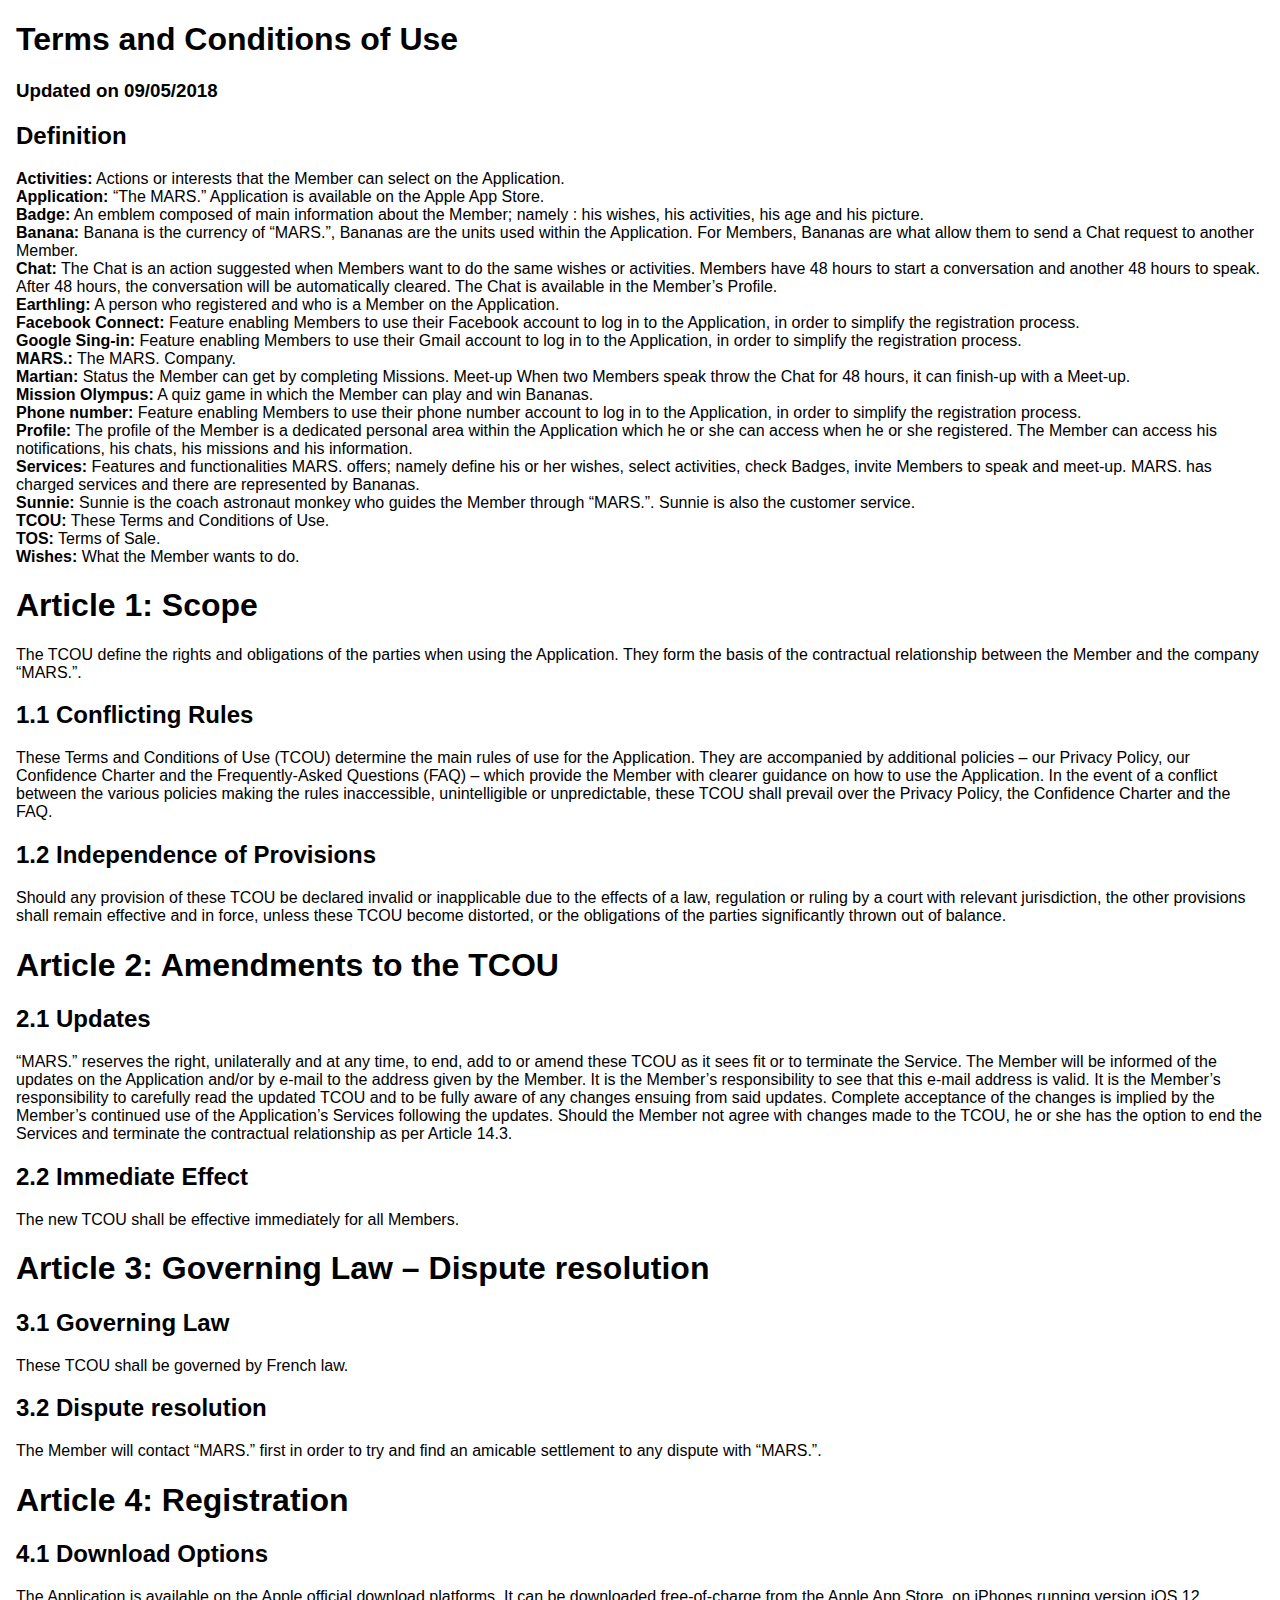
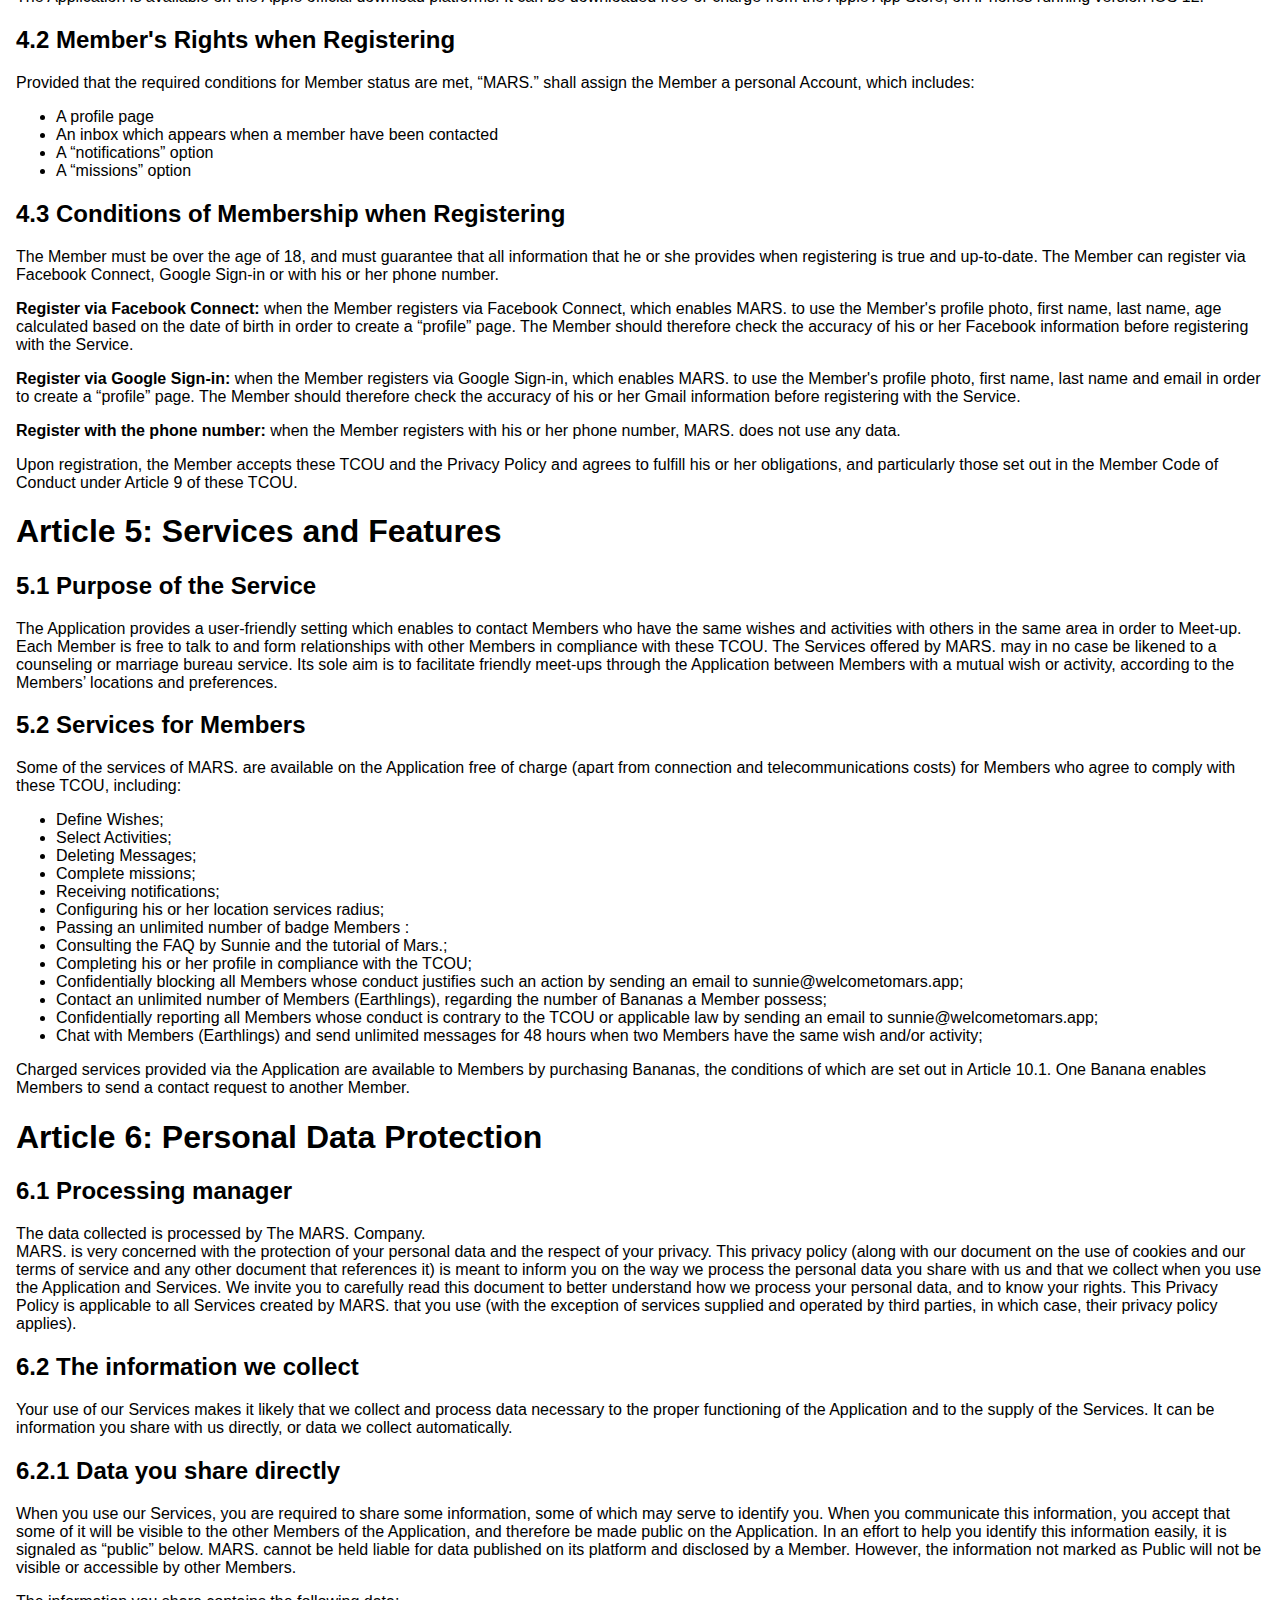
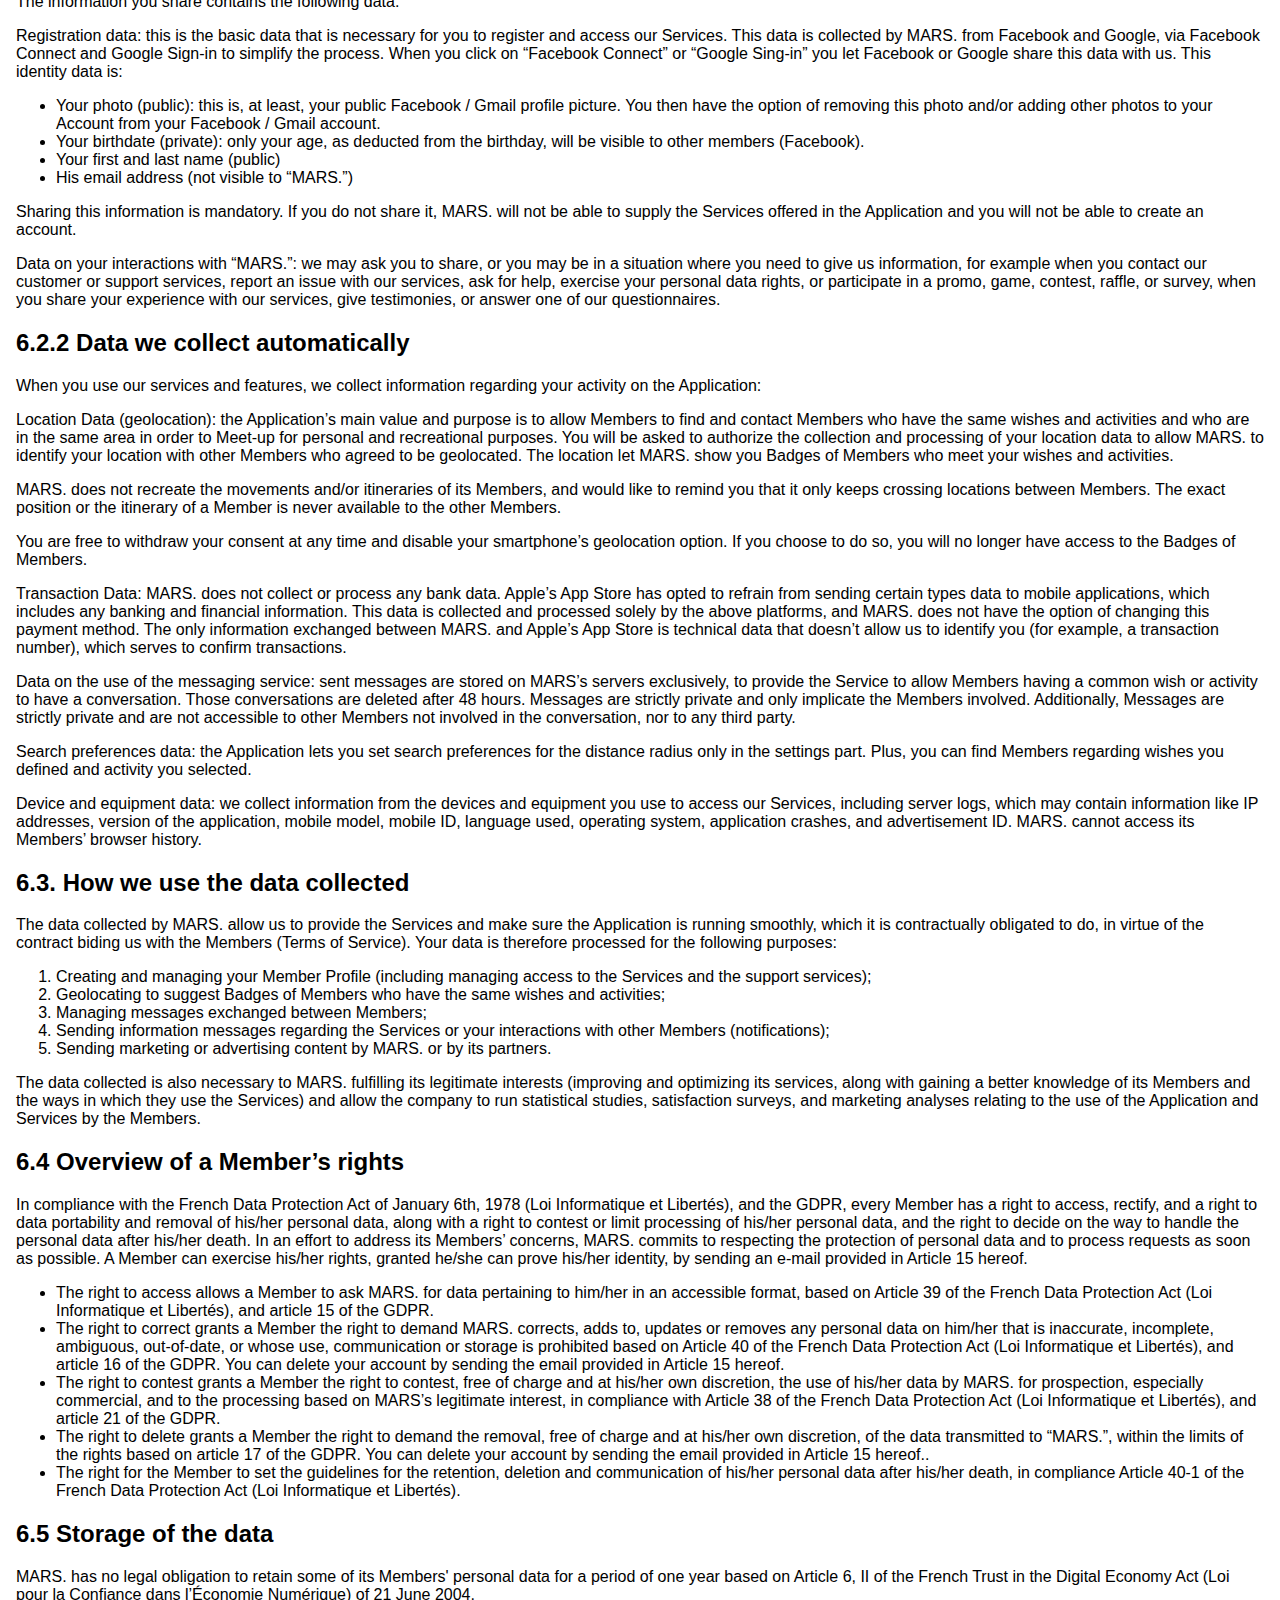
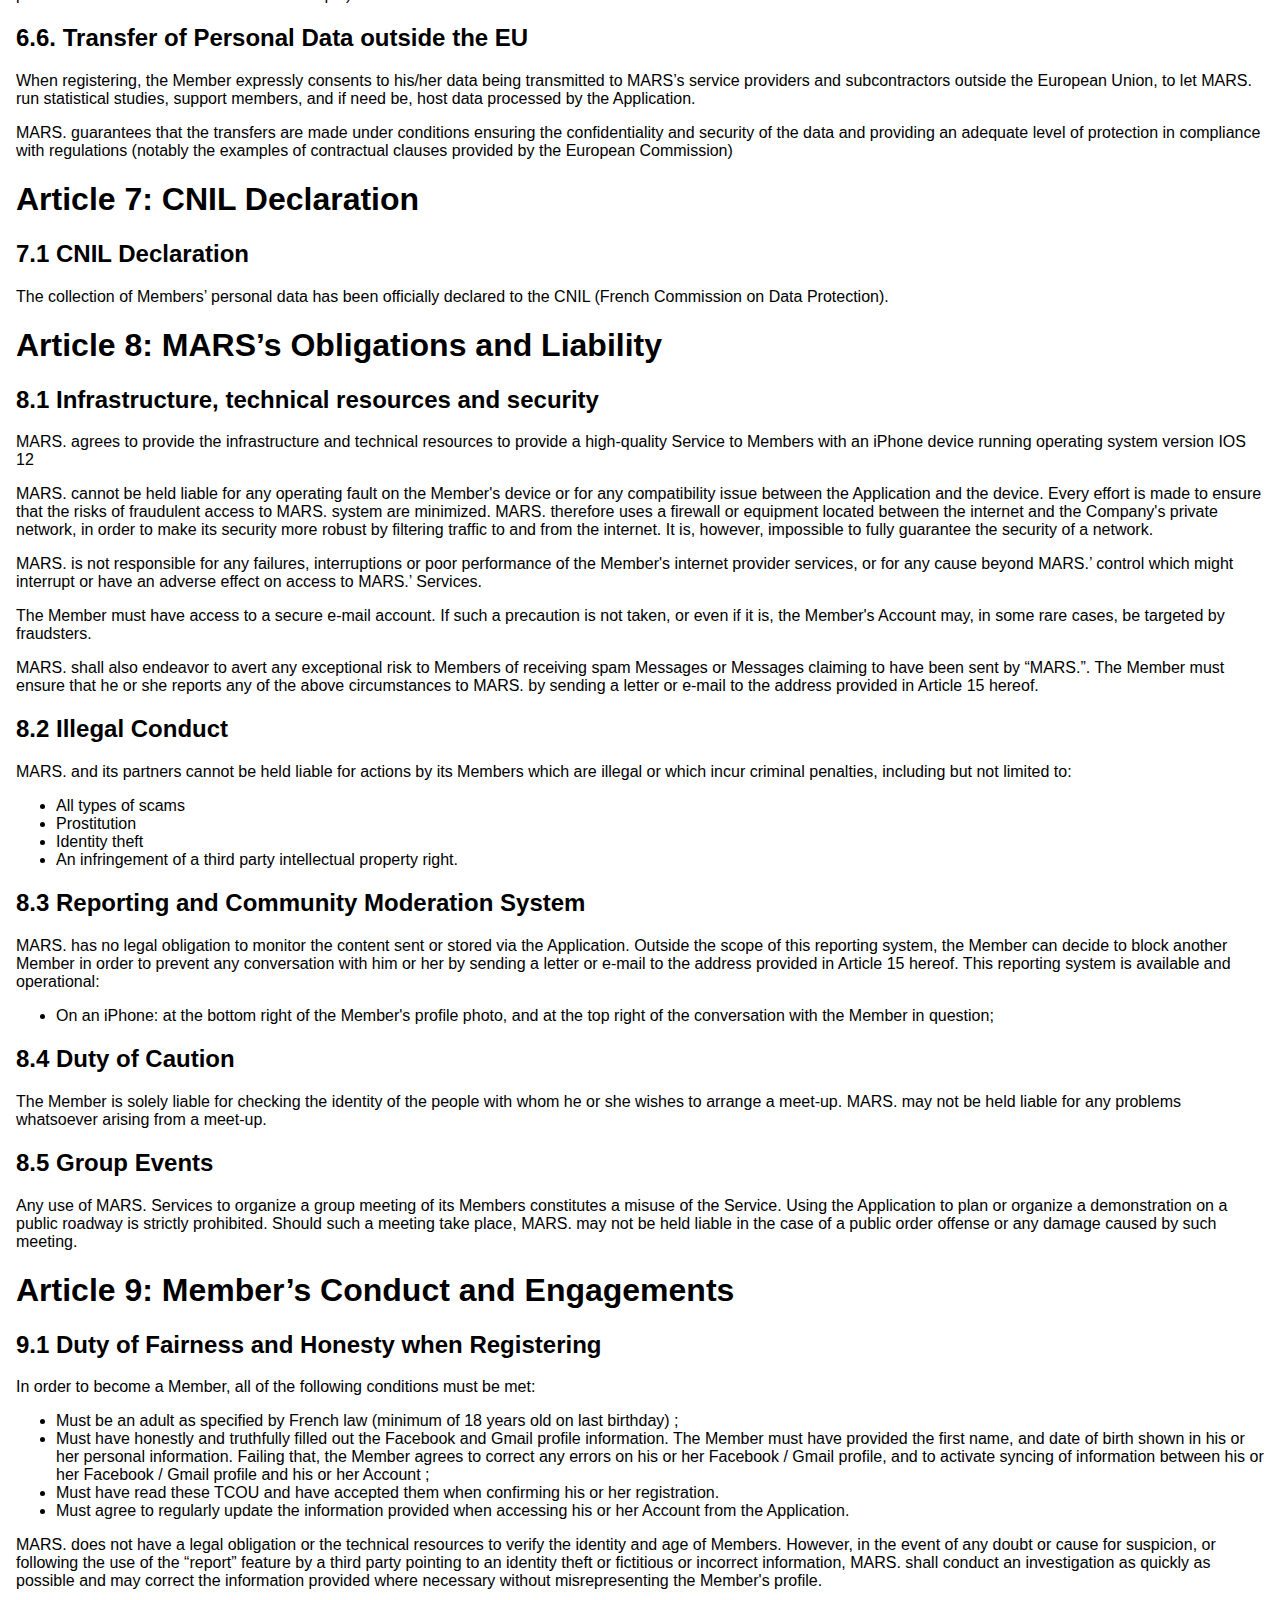
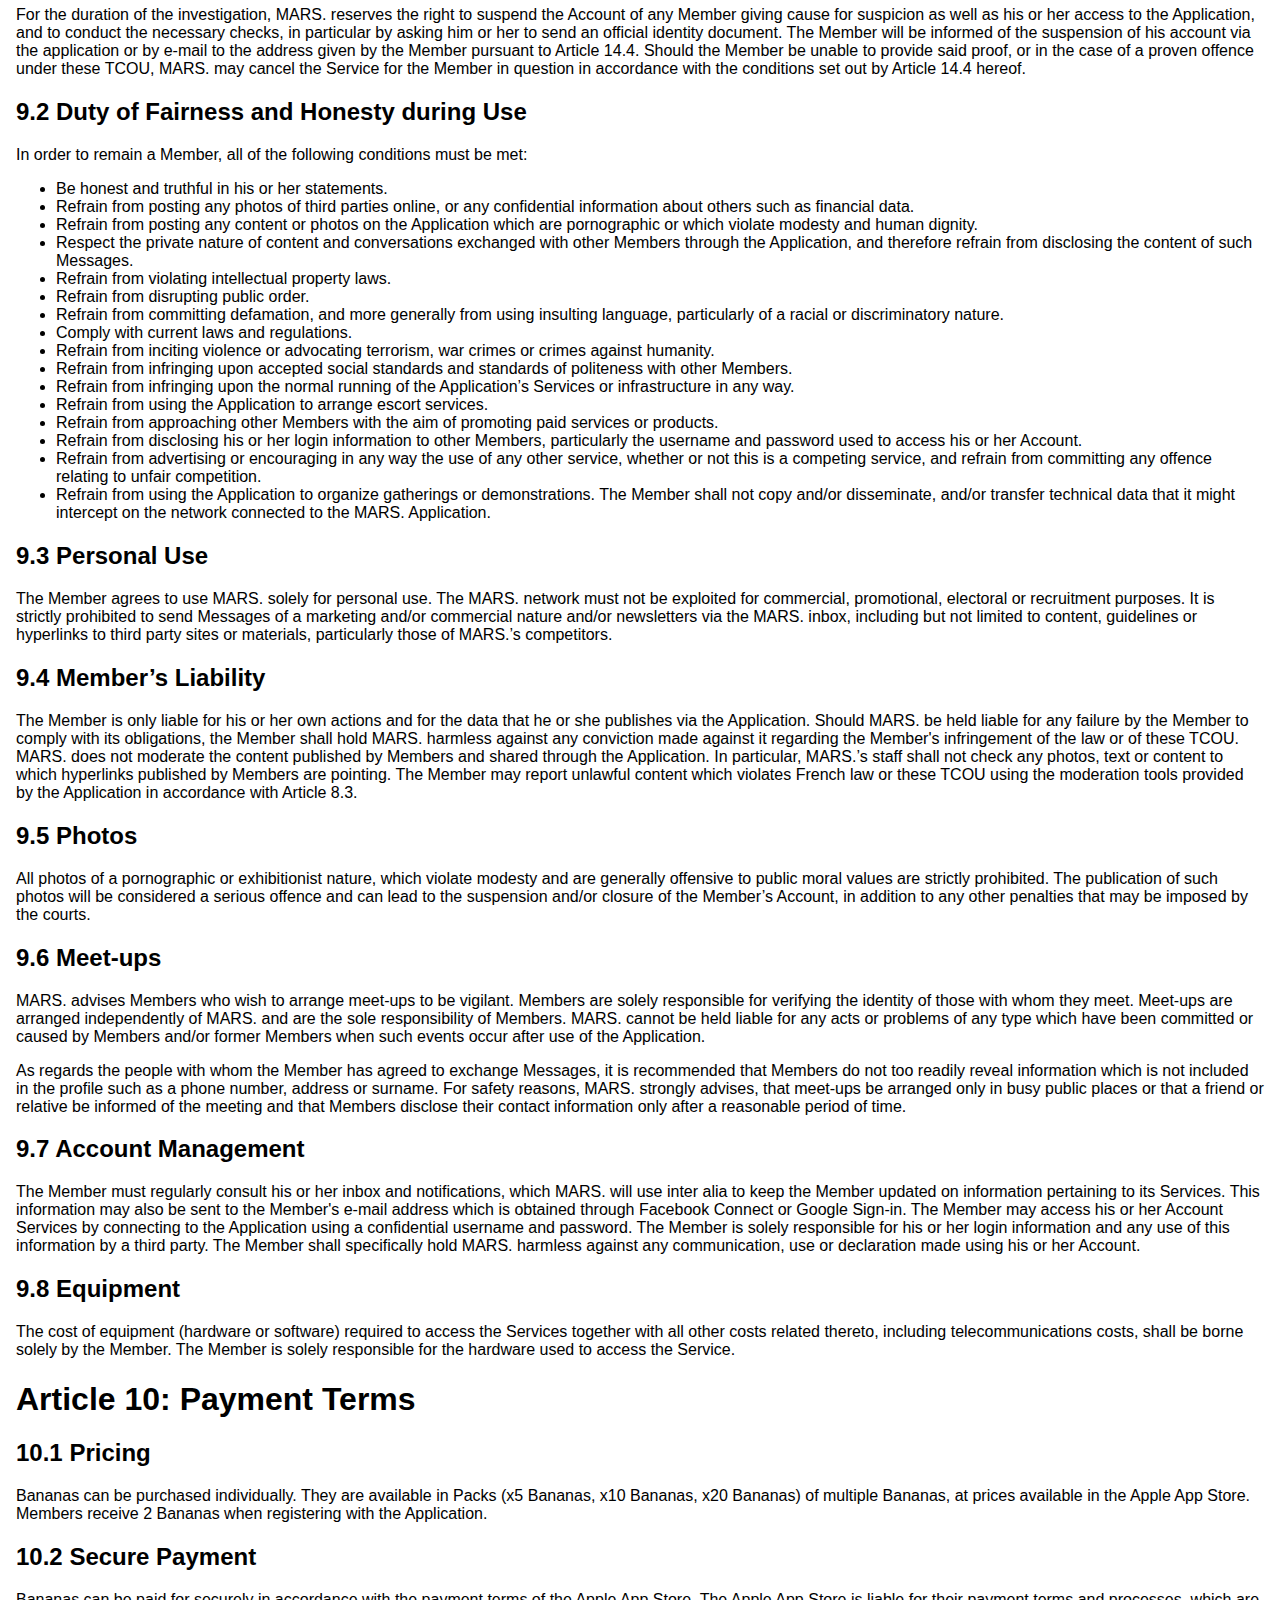
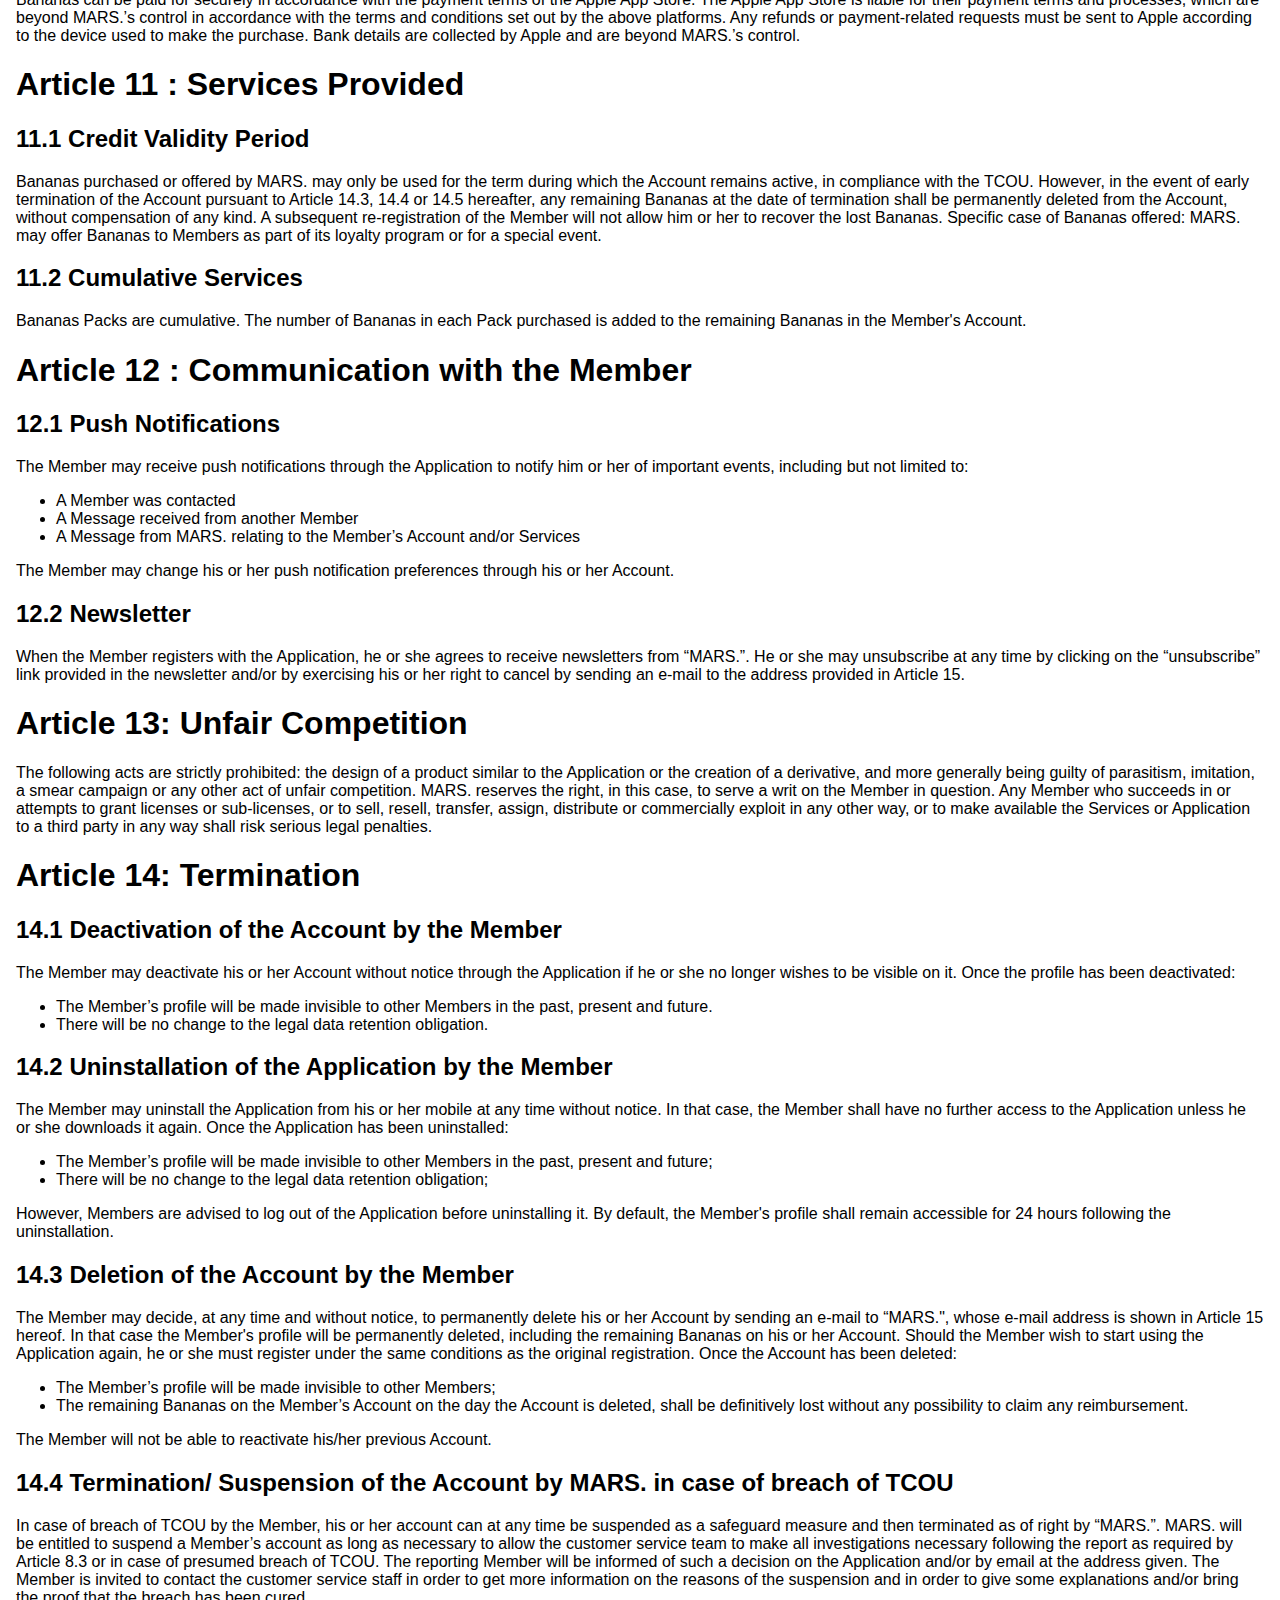
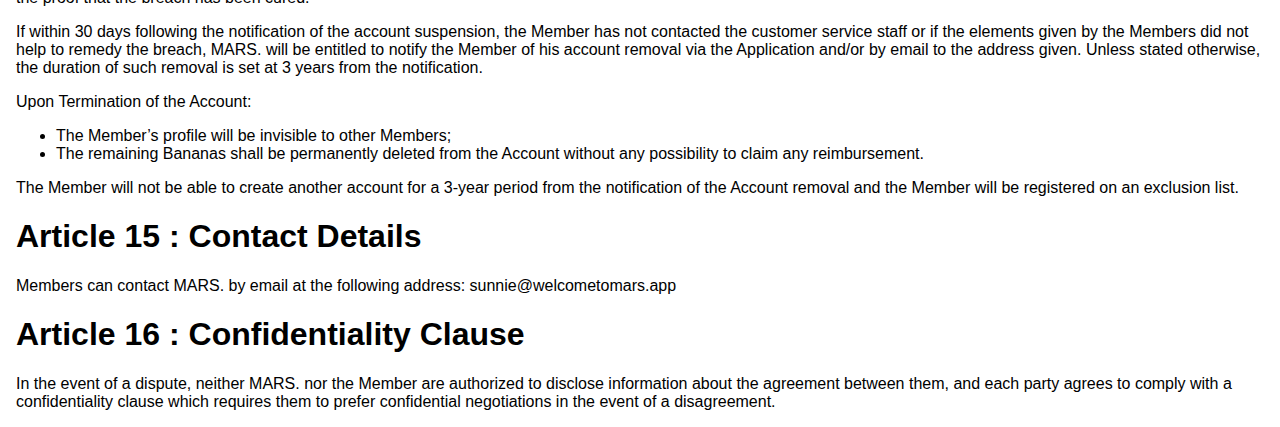
==== commit 20e57176: "Finished CGU" ====
--- a/cgu-en.html
+++ b/cgu-en.html
@@ -1,11 +1,20 @@
 <!DOCTYPE html>
 <html lang="en">
+
 <head>
     <meta charset="UTF-8">
     <meta name="viewport" content="width=device-width, initial-scale=1.0">
     <meta http-equiv="X-UA-Compatible" content="ie=edge">
-    <title>Document</title>
+    <title>MARS. Terms and Conditions of Use</title>
+    <style type="text/css">
+        body {
+            font-family: -apple-system, BlinkMacSystemFont, sans-serif;
+            font-weight: normal;
+            margin: 1em;
+        }
+    </style>
 </head>
+
 <body>
     <h1>Terms and Conditions of Use</h1>
 
@@ -15,375 +24,578 @@
 
     <strong>Activities:</strong> Actions or interests that the Member can select on the Application.
     <br><strong>Application:</strong> “The MARS.” Application is available on the Apple App Store.
-    <br><strong>Badge:</strong> An emblem composed of main information about the Member; namely :</strong> his wishes, his activities, his age and his picture.
-    <br><strong>Banana:</strong> Banana is the currency of “MARS.”, Bananas are the units used within the Application. For Members, Bananas are what allow them to send a Chat request to another Member.
-    <br><strong>Chat:</strong> The Chat is an action suggested when Members want to do the same wishes or activities. Members have 48 hours to start a conversation and another 48 hours to speak. After 48 hours, the conversation will be automatically cleared. The Chat is available in the Member’s Profile.
+    <br><strong>Badge:</strong> An emblem composed of main information about the Member; namely :</strong> his wishes,
+    his activities, his age and his picture.
+    <br><strong>Banana:</strong> Banana is the currency of “MARS.”, Bananas are the units used within the Application.
+    For Members, Bananas are what allow them to send a Chat request to another Member.
+    <br><strong>Chat:</strong> The Chat is an action suggested when Members want to do the same wishes or activities.
+    Members have 48 hours to start a conversation and another 48 hours to speak. After 48 hours, the conversation will
+    be automatically cleared. The Chat is available in the Member’s Profile.
     <br><strong>Earthling:</strong> A person who registered and who is a Member on the Application.
-    <br><strong>Facebook Connect:</strong> Feature enabling Members to use their Facebook account to log in to the Application, in order to simplify the registration process.
-    <br><strong>Google Sing-in:</strong> Feature enabling Members to use their Gmail account to log in to the Application, in order to simplify the registration process.
+    <br><strong>Facebook Connect:</strong> Feature enabling Members to use their Facebook account to log in to the
+    Application, in order to simplify the registration process.
+    <br><strong>Google Sing-in:</strong> Feature enabling Members to use their Gmail account to log in to the
+    Application, in order to simplify the registration process.
     <br><strong>MARS.:</strong> The MARS. Company.
     <br><strong>Martian:</strong> Status the Member can get by completing Missions.
     Meet-up When two Members speak throw the Chat for 48 hours, it can finish-up with a Meet-up.
     <br><strong>Mission Olympus:</strong> A quiz game in which the Member can play and win Bananas.
-    <br><strong>Phone number:</strong> Feature enabling Members to use their phone number account to log in to the Application, in order to simplify the registration process.
-    <br><strong>Profile:</strong> The profile of the Member is a dedicated personal area within the Application which he or she can access when he or she registered. The Member can access his notifications, his chats, his missions and his information.
-    <br><strong>Services:</strong> Features and functionalities MARS. offers; namely define his or her wishes, select activities, check Badges, invite Members to speak and meet-up. MARS. has charged services and there are represented by Bananas.
-<br><strong>Sunnie:</strong> Sunnie is the coach astronaut monkey who guides the Member through “MARS.”. Sunnie is also the customer service.
-<br><strong>TCOU:</strong> These Terms and Conditions of Use.
-<br><strong>TOS:</strong> Terms of Sale.
-<br><strong>Wishes:</strong> What the Member wants to do.
-
-<h1>Article 1: Scope </h1>
-
-The TCOU define the rights and obligations of the parties when using the Application. They form the basis of the contractual relationship between the Member and the company “MARS.”.
-
-<h2>1.1 Conflicting Rules</h2>
-These Terms and Conditions of Use (TCOU) determine the main rules of use for the Application. They are accompanied by additional policies – our Privacy Policy, our Confidence Charter and the Frequently-Asked Questions (FAQ) – which provide the Member with clearer guidance on how to use the Application. In the event of a conflict between the various policies making the rules inaccessible, unintelligible or unpredictable, these TCOU shall prevail over the Privacy Policy, the Confidence Charter and the FAQ.
-
-<h2>1.2 Independence of Provisions</h2>
-Should any provision of these TCOU be declared invalid or inapplicable due to the effects of a law, regulation or ruling by a court with relevant jurisdiction, the other provisions shall remain effective and in force, unless these TCOU become distorted, or the obligations of the parties significantly thrown out of balance.
-
-<h1>Article 2: Amendments to the TCOU</h1>
-
-<h2>2.1 Updates</h2>
-“MARS.” reserves the right, unilaterally and at any time, to end, add to or amend these TCOU as it sees fit or to terminate the Service.
-The Member will be informed of the updates on the Application and/or by e-mail to the address given by the Member. It is the Member’s responsibility to see that this e-mail address is valid.
-It is the Member’s responsibility to carefully read the updated TCOU and to be fully aware of any changes ensuing from said updates.
-Complete acceptance of the changes is implied by the Member’s continued use of the Application’s Services following the updates.
-Should the Member not agree with changes made to the TCOU, he or she has the option to end the Services and terminate the contractual relationship as per Article 14.3.
-
-<h2>2.2 Immediate Effect</h2>
-The new TCOU shall be effective immediately for all Members.
-
-<h1>Article 3: Governing Law – Dispute resolution</h1>
-
-<h2>3.1 Governing Law</h2>
-These TCOU shall be governed by French law.
-
-<h2>3.2 Dispute resolution</h2>
-The Member will contact “MARS.” first in order to try and find an amicable settlement to any dispute with “MARS.”.
-
-<h1>Article 4: Registration</h1>
-
-<h2>4.1 Download Options</h2>
-The Application is available on the Apple official download platforms. It can be downloaded free-of-charge from the Apple App Store, on iPhones running version iOS 12.
-
-<h2>4.2 Member's Rights when Registering</h2>
-Provided that the required conditions for Member status are met, “MARS.” shall assign the Member a personal Account, which includes:
-
-<ul>
-<li>A profile page</li>
-<li>An inbox which appears when a member have been contacted</li>
-<li>A “notifications” option</li>
-<li>A “missions” option</li>
-</ul>
-
-<h2>4.3 Conditions of Membership when Registering</h2>
-<p>The Member must be over the age of 18, and must guarantee that all information that he or she provides when registering is true and up-to-date.
-The Member can register via Facebook Connect, Google Sign-in or with his or her phone number.
+    <br><strong>Phone number:</strong> Feature enabling Members to use their phone number account to log in to the
+    Application, in order to simplify the registration process.
+    <br><strong>Profile:</strong> The profile of the Member is a dedicated personal area within the Application which
+    he or she can access when he or she registered. The Member can access his notifications, his chats, his missions
+    and his information.
+    <br><strong>Services:</strong> Features and functionalities MARS. offers; namely define his or her wishes, select
+    activities, check Badges, invite Members to speak and meet-up. MARS. has charged services and there are represented
+    by Bananas.
+    <br><strong>Sunnie:</strong> Sunnie is the coach astronaut monkey who guides the Member through “MARS.”. Sunnie is
+    also the customer service.
+    <br><strong>TCOU:</strong> These Terms and Conditions of Use.
+    <br><strong>TOS:</strong> Terms of Sale.
+    <br><strong>Wishes:</strong> What the Member wants to do.
+
+    <h1>Article 1: Scope </h1>
+
+    The TCOU define the rights and obligations of the parties when using the Application. They form the basis of the
+    contractual relationship between the Member and the company “MARS.”.
+
+    <h2>1.1 Conflicting Rules</h2>
+    These Terms and Conditions of Use (TCOU) determine the main rules of use for the Application. They are accompanied
+    by additional policies – our Privacy Policy, our Confidence Charter and the Frequently-Asked Questions (FAQ) –
+    which provide the Member with clearer guidance on how to use the Application. In the event of a conflict between
+    the various policies making the rules inaccessible, unintelligible or unpredictable, these TCOU shall prevail over
+    the Privacy Policy, the Confidence Charter and the FAQ.
+
+    <h2>1.2 Independence of Provisions</h2>
+    Should any provision of these TCOU be declared invalid or inapplicable due to the effects of a law, regulation or
+    ruling by a court with relevant jurisdiction, the other provisions shall remain effective and in force, unless
+    these TCOU become distorted, or the obligations of the parties significantly thrown out of balance.
+
+    <h1>Article 2: Amendments to the TCOU</h1>
+
+    <h2>2.1 Updates</h2>
+    “MARS.” reserves the right, unilaterally and at any time, to end, add to or amend these TCOU as it sees fit or to
+    terminate the Service.
+    The Member will be informed of the updates on the Application and/or by e-mail to the address given by the Member.
+    It is the Member’s responsibility to see that this e-mail address is valid.
+    It is the Member’s responsibility to carefully read the updated TCOU and to be fully aware of any changes ensuing
+    from said updates.
+    Complete acceptance of the changes is implied by the Member’s continued use of the Application’s Services following
+    the updates.
+    Should the Member not agree with changes made to the TCOU, he or she has the option to end the Services and
+    terminate the contractual relationship as per Article 14.3.
+
+    <h2>2.2 Immediate Effect</h2>
+    The new TCOU shall be effective immediately for all Members.
+
+    <h1>Article 3: Governing Law – Dispute resolution</h1>
+
+    <h2>3.1 Governing Law</h2>
+    These TCOU shall be governed by French law.
+
+    <h2>3.2 Dispute resolution</h2>
+    The Member will contact “MARS.” first in order to try and find an amicable settlement to any dispute with “MARS.”.
+
+    <h1>Article 4: Registration</h1>
+
+    <h2>4.1 Download Options</h2>
+    The Application is available on the Apple official download platforms. It can be downloaded free-of-charge from the
+    Apple App Store, on iPhones running version iOS 12.
+
+    <h2>4.2 Member's Rights when Registering</h2>
+    Provided that the required conditions for Member status are met, “MARS.” shall assign the Member a personal
+    Account, which includes:
+
+    <ul>
+        <li>A profile page</li>
+        <li>An inbox which appears when a member have been contacted</li>
+        <li>A “notifications” option</li>
+        <li>A “missions” option</li>
+    </ul>
+
+    <h2>4.3 Conditions of Membership when Registering</h2>
+    <p>The Member must be over the age of 18, and must guarantee that all information that he or she provides when
+        registering is true and up-to-date.
+        The Member can register via Facebook Connect, Google Sign-in or with his or her phone number.
+    </p>
+    <p><strong>Register via Facebook Connect:</strong> when the Member registers via Facebook Connect, which enables
+        MARS. to use the Member's profile photo, first name, last name, age calculated based on the date of birth in
+        order to create a “profile” page. The Member should therefore check the accuracy of his or her Facebook
+        information before registering with the Service.</p>
+
+    <p><strong>Register via Google Sign-in:</strong> when the Member registers via Google Sign-in, which enables MARS.
+        to use the Member's profile photo, first name, last name and email in order to create a “profile” page. The
+        Member should therefore check the accuracy of his or her Gmail information before registering with the Service.</p>
+
+    <p><strong>Register with the phone number:</strong> when the Member registers with his or her phone number, MARS.
+        does not use any data.</p>
+
+    Upon registration, the Member accepts these TCOU and the Privacy Policy and agrees to fulfill his or her
+    obligations, and particularly those set out in the Member Code of Conduct under Article 9 of these TCOU.
+
+    <h1>Article 5: Services and Features</h1>
+
+    <h2>5.1 Purpose of the Service</h2>
+    The Application provides a user-friendly setting which enables to contact Members who have the same wishes and
+    activities with others in the same area in order to Meet-up. Each Member is free to talk to and form relationships
+    with other Members in compliance with these TCOU.
+    The Services offered by MARS. may in no case be likened to a counseling or marriage bureau service. Its sole aim is
+    to facilitate friendly meet-ups through the Application between Members with a mutual wish or activity, according
+    to the Members’ locations and preferences.
+
+    <h2>5.2 Services for Members</h2>
+    Some of the services of MARS. are available on the Application free of charge (apart from connection and
+    telecommunications costs) for Members who agree to comply with these TCOU, including:
+
+    <ul>
+        <li>Define Wishes;</li>
+        <li>Select Activities;</li>
+        <li>Deleting Messages;</li>
+        <li>Complete missions;</li>
+        <li>Receiving notifications;</li>
+        <li>Configuring his or her location services radius;</li>
+        <li>Passing an unlimited number of badge Members :</li>
+        <li>Consulting the FAQ by Sunnie and the tutorial of Mars.;</li>
+        <li>Completing his or her profile in compliance with the TCOU;</li>
+        <li>Confidentially blocking all Members whose conduct justifies such an action by sending an email to
+            sunnie@welcometomars.app;</li>
+        <li>Contact an unlimited number of Members (Earthlings), regarding the number of Bananas a Member possess;</li>
+        <li>Confidentially reporting all Members whose conduct is contrary to the TCOU or applicable law by sending an
+            email to sunnie@welcometomars.app;</li>
+        <li>Chat with Members (Earthlings) and send unlimited messages for 48 hours when two Members have the same wish
+            and/or activity;</li>
+    </ul>
+
+    Charged services provided via the Application are available to Members by purchasing Bananas, the conditions of
+    which are set out in Article 10.1. One Banana enables Members to send a contact request to another Member.
+
+    <h1>Article 6: Personal Data Protection</h1>
+
+    <h2>6.1 Processing manager</h2>
+    The data collected is processed by The MARS. Company.<br>
+    MARS. is very concerned with the protection of your personal data and the respect of your privacy. This privacy
+    policy (along with our document on the use of cookies and our terms of service and any other document that
+    references it) is meant to inform you on the way we process the personal data you share with us and that we collect
+    when you use the Application and Services. We invite you to carefully read this document to better understand how
+    we process your personal data, and to know your rights.
+    This Privacy Policy is applicable to all Services created by MARS. that you use (with the exception of services
+    supplied and operated by third parties, in which case, their privacy policy applies).
+
+    <h2>6.2 The information we collect</h2>
+    Your use of our Services makes it likely that we collect and process data necessary to the proper functioning of
+    the Application and to the supply of the Services. It can be information you share with us directly, or data we
+    collect automatically.
+
+    <h2>6.2.1 Data you share directly </h2>
+    <p>When you use our Services, you are required to share some information, some of which may serve to identify you.
+        When you communicate this information, you accept that some of it will be visible to the other Members of the
+        Application, and therefore be made public on the Application. In an effort to help you identify this
+        information easily, it is signaled as “public” below. MARS. cannot be held liable for data published on its
+        platform and disclosed by a Member. However, the information not marked as Public will not be visible or
+        accessible by other Members.</p>
+
+    The information you share contains the following data:
+
+    <p>Registration data: this is the basic data that is necessary for you to register and access our Services. This
+        data is collected by MARS. from Facebook and Google, via Facebook Connect and Google Sign-in to simplify the
+        process. When you click on “Facebook Connect” or “Google Sing-in” you let Facebook or Google share this data
+        with us. This identity data is:</p>
+    <ul>
+        <li>Your photo (public): this is, at least, your public Facebook / Gmail profile picture. You then have the
+            option of removing this photo and/or adding other photos to your Account from your Facebook / Gmail
+            account.</li>
+        <li>Your birthdate (private): only your age, as deducted from the birthday, will be visible to other members
+            (Facebook). </li>
+        <li>Your first and last name (public)</li>
+        <li>His email address (not visible to “MARS.”)</li>
+    </ul>
+
+    <p>Sharing this information is mandatory. If you do not share it, MARS. will not be able to supply the Services
+        offered in the Application and you will not be able to create an account.</p>
+
+    <p>Data on your interactions with “MARS.”: we may ask you to share, or you may be in a situation where you need to
+        give us information, for example when you contact our customer or support services, report an issue with our
+        services, ask for help, exercise your personal data rights, or participate in a promo, game, contest, raffle,
+        or survey, when you share your experience with our services, give testimonies, or answer one of our
+        questionnaires.</p>
+
+    <h2>6.2.2 Data we collect automatically</h2>
+    When you use our services and features, we collect information regarding your activity on the Application:
+
+    <p>Location Data (geolocation): the Application’s main value and purpose is to allow Members to find and contact
+        Members who have the same wishes and activities and who are in the same area in order to Meet-up for personal
+        and recreational purposes. You will be asked to authorize the collection and processing of your location data
+        to allow MARS. to identify your location with other Members who agreed to be geolocated. The location let MARS.
+        show you Badges of Members who meet your wishes and activities.</p>
+
+    <p>MARS. does not recreate the movements and/or itineraries of its Members, and would like to remind you that it
+        only keeps crossing locations between Members. The exact position or the itinerary of a Member is never
+        available to the other Members.</p>
+
+    <p>You are free to withdraw your consent at any time and disable your smartphone’s geolocation option. If you
+        choose to do so, you will no longer have access to the Badges of Members.</p>
+
+    <p>Transaction Data: MARS. does not collect or process any bank data. Apple’s App Store has opted to refrain from
+        sending certain types data to mobile applications, which includes any banking and financial information. This
+        data is collected and processed solely by the above platforms, and MARS. does not have the option of changing
+        this payment method. The only information exchanged between MARS. and Apple’s App Store is technical data that
+        doesn’t allow us to identify you (for example, a transaction number), which serves to confirm transactions.</p>
+
+    <p>Data on the use of the messaging service: sent messages are stored on MARS’s servers exclusively, to provide the
+        Service to allow Members having a common wish or activity to have a conversation. Those conversations are
+        deleted after 48 hours. Messages are strictly private and only implicate the Members involved. Additionally,
+        Messages are strictly private and are not accessible to other Members not involved in the conversation, nor to
+        any third party.</p>
+
+    <p>Search preferences data: the Application lets you set search preferences for the distance radius only in the
+        settings part. Plus, you can find Members regarding wishes you defined and activity you selected.</p>
+
+    <p>Device and equipment data: we collect information from the devices and equipment you use to access our Services,
+        including server logs, which may contain information like IP addresses, version of the application, mobile
+        model, mobile ID, language used, operating system, application crashes, and advertisement ID. MARS. cannot
+        access its Members’ browser history.</p>
+
+    <h2>6.3. How we use the data collected</h2>
+    The data collected by MARS. allow us to provide the Services and make sure the Application is running smoothly,
+    which it is contractually obligated to do, in virtue of the contract biding us with the Members (Terms of Service).
+    Your data is therefore processed for the following purposes:
+
+    <ol>
+        <li>Creating and managing your Member Profile (including managing access to the Services and the support
+            services);</li>
+        <li>Geolocating to suggest Badges of Members who have the same wishes and activities;</li>
+        <li>Managing messages exchanged between Members;</li>
+        <li>Sending information messages regarding the Services or your interactions with other Members
+            (notifications);</li>
+        <li>Sending marketing or advertising content by MARS. or by its partners.</li>
+    </ol>
+
+    The data collected is also necessary to MARS. fulfilling its legitimate interests (improving and optimizing its
+    services, along with gaining a better knowledge of its Members and the ways in which they use the Services) and
+    allow the company to run statistical studies, satisfaction surveys, and marketing analyses relating to the use of
+    the Application and Services by the Members.
+
+    <h2>6.4 Overview of a Member’s rights</h2>
+    In compliance with the French Data Protection Act of January 6th, 1978 (Loi Informatique et Libertés), and the
+    GDPR, every Member has a right to access, rectify, and a right to data portability and removal of his/her personal
+    data, along with a right to contest or limit processing of his/her personal data, and the right to decide on the
+    way to handle the personal data after his/her death. In an effort to address its Members’ concerns, MARS. commits
+    to respecting the protection of personal data and to process requests as soon as possible. A Member can exercise
+    his/her rights, granted he/she can prove his/her identity, by sending an e-mail provided in Article 15 hereof.
+    <ul>
+        <li>The right to access allows a Member to ask MARS. for data pertaining to him/her in an accessible format,
+            based on Article 39 of the French Data Protection Act (Loi Informatique et Libertés), and article 15 of the
+            GDPR.</li>
+        <li>The right to correct grants a Member the right to demand MARS. corrects, adds to, updates or removes any
+            personal data on him/her that is inaccurate, incomplete, ambiguous, out-of-date, or whose use,
+            communication or storage is prohibited based on Article 40 of the French Data Protection Act (Loi
+            Informatique et Libertés), and article 16 of the GDPR. You can delete your account by sending the email
+            provided in Article 15 hereof. </li>
+        <li>The right to contest grants a Member the right to contest, free of charge and at his/her own discretion,
+            the use of his/her data by MARS. for prospection, especially commercial, and to the processing based on
+            MARS’s legitimate interest, in compliance with Article 38 of the French Data Protection Act (Loi
+            Informatique et Libertés), and article 21 of the GDPR. </li>
+        <li>The right to delete grants a Member the right to demand the removal, free of charge and at his/her own
+            discretion, of the data transmitted to “MARS.”, within the limits of the rights based on article 17 of the
+            GDPR. You can delete your account by sending the email provided in Article 15 hereof..</li>
+        <li>The right for the Member to set the guidelines for the retention, deletion and communication of his/her
+            personal data after his/her death, in compliance Article 40-1 of the French Data Protection Act (Loi
+            Informatique et Libertés). </li>
+    </ul>
+
+    <h2>6.5 Storage of the data</h2>
+    MARS. has no legal obligation to retain some of its Members' personal data for a period of one year based on
+    Article 6, II of the French Trust in the Digital Economy Act (Loi pour la Confiance dans l’Économie Numérique) of
+    21 June 2004.
+
+    <h2>6.6. Transfer of Personal Data outside the EU</h2>
+    <p>When registering, the Member expressly consents to his/her data being transmitted to MARS’s service providers
+        and subcontractors outside the European Union, to let MARS. run statistical studies, support members, and if
+        need be, host data processed by the Application.</p>
+
+    <p>MARS. guarantees that the transfers are made under conditions ensuring the confidentiality and security of the
+        data and providing an adequate level of protection in compliance with regulations (notably the examples of
+        contractual clauses provided by the European Commission)</p>
+
+    <h1>Article 7: CNIL Declaration</h1>
+
+    <h2>7.1 CNIL Declaration</h2>
+    The collection of Members’ personal data has been officially declared to the CNIL (French Commission on Data
+    Protection).
+
+    <h1>Article 8: MARS’s Obligations and Liability</h1>
+
+    <h2>8.1 Infrastructure, technical resources and security</h2>
+    MARS. agrees to provide the infrastructure and technical resources to provide a high-quality Service to Members
+    with an iPhone device running operating system version IOS 12
+    <p>MARS. cannot be held liable for any operating fault on the Member's device or for any compatibility issue between the Application and the device. Every effort is made to ensure that the risks of fraudulent access to MARS. system are minimized. MARS. therefore uses a firewall or equipment located between the internet and the Company's private network, in order to make its security more robust by filtering traffic to and from the internet. It is, however, impossible to fully guarantee the security of a network.</p>
+    <p>MARS. is not responsible for any failures, interruptions or poor performance of the Member's internet provider services, or for any cause beyond MARS.’ control which might interrupt or have an adverse effect on access to MARS.’ Services.</p>
+    <p>The Member must have access to a secure e-mail account. If such a precaution is not taken, or even if it is, the Member's Account may, in some rare cases, be targeted by fraudsters.</p>
+    <p>MARS. shall also endeavor to avert any exceptional risk to Members of receiving spam Messages or Messages claiming to have been sent by “MARS.”. The Member must ensure that he or she reports any of the above circumstances to MARS. by sending a letter or e-mail to the address provided in Article 15 hereof.</p>
+
+    <h2>8.2 Illegal Conduct</h2>
+    MARS. and its partners cannot be held liable for actions by its Members which are illegal or which incur criminal
+    penalties, including but not limited to:
+    <ul>
+        <li>All types of scams</li>
+        <li>Prostitution</li>
+        <li>Identity theft</li>
+        <li>An infringement of a third party intellectual property right.</li>
+    </ul>
+
+    <h2>8.3 Reporting and Community Moderation System</h2>
+    MARS. has no legal obligation to monitor the content sent or stored via the Application.
+
+    Outside the scope of this reporting system, the Member can decide to block another Member in order to prevent any
+    conversation with him or her by sending a letter or e-mail to the address provided in Article 15 hereof.
+
+    This reporting system is available and operational:
+    <ul>
+        <li>On an iPhone: at the bottom right of the Member's profile photo, and at the top right of the conversation
+            with the Member in question;</li>
+    </ul>
+
+    <h2>8.4 Duty of Caution</h2>
+    The Member is solely liable for checking the identity of the people with whom he or she wishes to arrange a
+    meet-up. MARS. may not be held liable for any problems whatsoever arising from a meet-up.
+
+    <h2>8.5 Group Events</h2>
+    Any use of MARS. Services to organize a group meeting of its Members constitutes a misuse of the Service. Using the
+    Application to plan or organize a demonstration on a public roadway is strictly prohibited. Should such a meeting
+    take place, MARS. may not be held liable in the case of a public order offense or any damage caused by such
+    meeting.
+
+    <h1>Article 9: Member’s Conduct and Engagements</h1>
+
+    <h2>9.1 Duty of Fairness and Honesty when Registering</h2>
+    In order to become a Member, all of the following conditions must be met:
+    <ul>
+        <li>Must be an adult as specified by French law (minimum of 18 years old on last birthday) ;</li>
+        <li>Must have honestly and truthfully filled out the Facebook and Gmail profile information. The Member must have provided the first name, and date of birth shown in his or her personal information. Failing that, the Member agrees to correct any errors on his or her Facebook / Gmail profile, and to activate syncing of information between his or her Facebook / Gmail profile and his or her Account ;</li>
+        <li>Must have read these TCOU and have accepted them when confirming his or her registration.</li>
+        <li>Must agree to regularly update the information provided when accessing his or her Account from the Application.</li>
+    </ul>
+
+    <p>MARS. does not have a legal obligation or the technical resources to verify the identity and age of Members.
+    However, in the event of any doubt or cause for suspicion, or following the use of the “report” feature by a third
+    party pointing to an identity theft or fictitious or incorrect information, MARS. shall conduct an investigation as
+    quickly as possible and may correct the information provided where necessary without misrepresenting the Member's
+    profile.</p>
+    <p>For the duration of the investigation, MARS. reserves the right to suspend the Account of any Member giving cause
+    for suspicion as well as his or her access to the Application, and to conduct the necessary checks, in particular
+    by asking him or her to send an official identity document. The Member will be informed of the suspension of his
+    account via the application or by e-mail to the address given by the Member pursuant to Article 14.4.
+    Should the Member be unable to provide said proof, or in the case of a proven offence under these TCOU, MARS. may
+    cancel the Service for the Member in question in accordance with the conditions set out by Article 14.4 hereof.</p>
+
+    <h2>9.2 Duty of Fairness and Honesty during Use</h2>
+    In order to remain a Member, all of the following conditions must be met:
+
+    <ul>
+        <li>Be honest and truthful in his or her statements.</li>
+        <li>Refrain from posting any photos of third parties online, or any confidential information about others such
+            as financial data.</li>
+        <li>Refrain from posting any content or photos on the Application which are pornographic or which violate
+            modesty and human dignity.</li>
+        <li>Respect the private nature of content and conversations exchanged with other Members through the
+            Application, and therefore refrain from disclosing the content of such Messages.</li>
+        <li>Refrain from violating intellectual property laws.</li>
+        <li>Refrain from disrupting public order.</li>
+        <li> Refrain from committing defamation, and more generally from using insulting language, particularly of a
+            racial or discriminatory nature.</li>
+        <li>Comply with current laws and regulations.</li>
+        <li>Refrain from inciting violence or advocating terrorism, war crimes or crimes against humanity.</li>
+        <li>Refrain from infringing upon accepted social standards and standards of politeness with other Members.</li>
+        <li>Refrain from infringing upon the normal running of the Application’s Services or infrastructure in any way.</li>
+        <li>Refrain from using the Application to arrange escort services.</li>
+        <li>Refrain from approaching other Members with the aim of promoting paid services or products.</li>
+        <li>Refrain from disclosing his or her login information to other Members, particularly the username and
+            password used to access his or her Account.</li>
+        <li>Refrain from advertising or encouraging in any way the use of any other service, whether or not this is a
+            competing service, and refrain from committing any offence relating to unfair competition.</li>
+        <li>Refrain from using the Application to organize gatherings or demonstrations. The Member shall not copy
+            and/or disseminate, and/or transfer technical data that it might intercept on the network connected to the
+            MARS. Application.</li>
+    </ul>
+
+    <h2>9.3 Personal Use</h2>
+    The Member agrees to use MARS. solely for personal use. The MARS. network must not be exploited for commercial,
+    promotional, electoral or recruitment purposes. It is strictly prohibited to send Messages of a marketing and/or
+    commercial nature and/or newsletters via the MARS. inbox, including but not limited to content, guidelines or
+    hyperlinks to third party sites or materials, particularly those of MARS.’s competitors.
+
+    <h2>9.4 Member’s Liability</h2>
+    The Member is only liable for his or her own actions and for the data that he or she publishes via the Application.
+    Should MARS. be held liable for any failure by the Member to comply with its obligations, the Member shall hold
+    MARS. harmless against any conviction made against it regarding the Member's infringement of the law or of these
+    TCOU.
+    MARS. does not moderate the content published by Members and shared through the Application. In particular, MARS.’s
+    staff shall not check any photos, text or content to which hyperlinks published by Members are pointing. The Member
+    may report unlawful content which violates French law or these TCOU using the moderation tools provided by the
+    Application in accordance with Article 8.3.
+
+    <h2>9.5 Photos</h2>
+    All photos of a pornographic or exhibitionist nature, which violate modesty and are generally offensive to public
+    moral values are strictly prohibited. The publication of such photos will be considered a serious offence and can
+    lead to the suspension and/or closure of the Member’s Account, in addition to any other penalties that may be
+    imposed by the courts.
+
+    <h2>9.6 Meet-ups</h2>
+    <p>MARS. advises Members who wish to arrange meet-ups to be vigilant. Members are solely responsible for verifying
+        the identity of those with whom they meet. Meet-ups are arranged independently of MARS. and are the sole
+        responsibility of Members. MARS. cannot be held liable for any acts or problems of any type which have been
+        committed or caused by Members and/or former Members when such events occur after use of the Application.</p>
+
+    <p>As regards the people with whom the Member has agreed to exchange Messages, it is recommended that Members do
+        not too readily reveal information which is not included in the profile such as a phone number, address or
+        surname. For safety reasons, MARS. strongly advises, that meet-ups be arranged only in busy public places or
+        that a friend or relative be informed of the meeting and that Members disclose their contact information only
+        after a reasonable period of time.</p>
+
+    <h2>9.7 Account Management</h2>
+    The Member must regularly consult his or her inbox and notifications, which MARS. will use inter alia to keep the
+    Member updated on information pertaining to its Services. This information may also be sent to the Member's e-mail
+    address which is obtained through Facebook Connect or Google Sign-in.
+    The Member may access his or her Account Services by connecting to the Application using a confidential username
+    and password. The Member is solely responsible for his or her login information and any use of this information by
+    a third party. The Member shall specifically hold MARS. harmless against any communication, use or declaration made
+    using his or her Account.
+
+    <h2>9.8 Equipment</h2>
+    The cost of equipment (hardware or software) required to access the Services together with all other costs related
+    thereto, including telecommunications costs, shall be borne solely by the Member. The Member is solely responsible
+    for the hardware used to access the Service.
+
+    <h1>Article 10: Payment Terms </h1>
+
+    <h2>10.1 Pricing</h2>
+    Bananas can be purchased individually. They are available in Packs (x5 Bananas, x10 Bananas, x20 Bananas) of
+    multiple Bananas, at prices available in the Apple App Store.
+
+    Members receive 2 Bananas when registering with the Application.
+
+    <h2>10.2 Secure Payment</h2>
+    Bananas can be paid for securely in accordance with the payment terms of the Apple App Store. The Apple App Store
+    is liable for their payment terms and processes, which are beyond MARS.’s control in accordance with the terms and
+    conditions set out by the above platforms. Any refunds or payment-related requests must be sent to Apple according
+    to the device used to make the purchase.
+
+    Bank details are collected by Apple and are beyond MARS.’s control.
+
+    <h1>Article 11 : Services Provided </h1>
+
+    <h2>11.1 Credit Validity Period</h2>
+    Bananas purchased or offered by MARS. may only be used for the term during which the Account remains active, in
+    compliance with the TCOU. However, in the event of early termination of the Account pursuant to Article 14.3, 14.4
+    or 14.5 hereafter, any remaining Bananas at the date of termination shall be permanently deleted from the Account,
+    without compensation of any kind.
+    A subsequent re-registration of the Member will not allow him or her to recover the lost Bananas.
+    Specific case of Bananas offered: MARS. may offer Bananas to Members as part of its loyalty program or for a
+    special event.
+
+    <h2>11.2 Cumulative Services</h2>
+    Bananas Packs are cumulative. The number of Bananas in each Pack purchased is added to the remaining Bananas in the
+    Member's Account.
+
+    <h1>Article 12 : Communication with the Member </h1>
+
+    <h2>12.1 Push Notifications</h2>
+    The Member may receive push notifications through the Application to notify him or her of important events,
+    including but not limited to:
+    <ul>
+        <li>A Member was contacted</li>
+        <li>A Message received from another Member</li>
+        <li>A Message from MARS. relating to the Member’s Account and/or Services</li>
+    </ul>
+
+    The Member may change his or her push notification preferences through his or her Account.
+
+    <h2>12.2 Newsletter</h2>
+    When the Member registers with the Application, he or she agrees to receive newsletters from “MARS.”. He or she may
+    unsubscribe at any time by clicking on the “unsubscribe” link provided in the newsletter and/or by exercising his
+    or her right to cancel by sending an e-mail to the address provided in Article 15.
+
+    <h1>Article 13: Unfair Competition </h1>
+
+    The following acts are strictly prohibited: the design of a product similar to the Application or the creation of a
+    derivative, and more generally being guilty of parasitism, imitation, a smear campaign or any other act of unfair
+    competition. MARS. reserves the right, in this case, to serve a writ on the Member in question.
+    Any Member who succeeds in or attempts to grant licenses or sub-licenses, or to sell, resell, transfer, assign,
+    distribute or commercially exploit in any other way, or to make available the Services or Application to a third
+    party in any way shall risk serious legal penalties.
+
+    <h1>Article 14: Termination</h1>
+
+    <h2>14.1 Deactivation of the Account by the Member</h2>
+    The Member may deactivate his or her Account without notice through the Application if he or she no longer wishes
+    to be visible on it.
+    Once the profile has been deactivated:
+    <ul>
+        <li>The Member’s profile will be made invisible to other Members in the past, present and future.</li>
+        <li>There will be no change to the legal data retention obligation.</li>
+    </ul>
+
+    <h2>14.2 Uninstallation of the Application by the Member</h2>
+    The Member may uninstall the Application from his or her mobile at any time without notice. In that case, the
+    Member shall have no further access to the Application unless he or she downloads it again.
+    Once the Application has been uninstalled:
+    <ul>
+        <li>The Member’s profile will be made invisible to other Members in the past, present and future;</li>
+        <li>There will be no change to the legal data retention obligation;</li>
+    </ul>
+
+    However, Members are advised to log out of the Application before uninstalling it. By default, the Member's profile
+    shall remain accessible for 24 hours following the uninstallation.
+
+    <h2>14.3 Deletion of the Account by the Member</h2>
+    The Member may decide, at any time and without notice, to permanently delete his or her Account by sending an
+    e-mail to “MARS.", whose e-mail address is shown in Article 15 hereof. In that case the Member's profile will be
+    permanently deleted, including the remaining Bananas on his or her Account.
+    Should the Member wish to start using the Application again, he or she must register under the same conditions as
+    the original registration.
+    Once the Account has been deleted:
+    <ul>
+        <li>The Member’s profile will be made invisible to other Members;</li>
+        <li>The remaining Bananas on the Member’s Account on the day the Account is deleted, shall be definitively lost
+            without any possibility to claim any reimbursement.</li>
+    </ul>
+
+    The Member will not be able to reactivate his/her previous Account.
+
+    <h2>14.4 Termination/ Suspension of the Account by MARS. in case of breach of TCOU</h2>
+    <p>In case of breach of TCOU by the Member, his or her account can at any time be suspended as a safeguard measure and
+    then terminated as of right by “MARS.”.
+    MARS. will be entitled to suspend a Member’s account as long as necessary to allow the customer service team to
+    make all investigations necessary following the report as required by Article 8.3 or in case of presumed breach of
+    TCOU.
+    The reporting Member will be informed of such a decision on the Application and/or by email at the address given.
+    The Member is invited to contact the customer service staff in order to get more information on the reasons of the
+    suspension and in order to give some explanations and/or bring the proof that the breach has been cured.</p>
+
+    <p>If within 30 days following the notification of the account suspension, the Member has not contacted the customer
+    service staff or if the elements given by the Members did not help to remedy the breach, MARS. will be entitled to
+    notify the Member of his account removal via the Application and/or by email to the address given. Unless stated
+    otherwise, the duration of such removal is set at 3 years from the notification.
 </p>
-<p><strong>Register via Facebook Connect:</strong> when the Member registers via Facebook Connect, which enables MARS. to use the Member's profile photo, first name, last name, age calculated based on the date of birth in order to create a “profile” page. The Member should therefore check the accuracy of his or her Facebook information before registering with the Service.</p>
-
-<p><strong>Register via Google Sign-in:</strong> when the Member registers via Google Sign-in, which enables MARS. to use the Member's profile photo, first name, last name and email in order to create a “profile” page. The Member should therefore check the accuracy of his or her Gmail information before registering with the Service.</p>
-
-<p><strong>Register with the phone number:</strong> when the Member registers with his or her phone number, MARS. does not use any data.</p>
-
-Upon registration, the Member accepts these TCOU and the Privacy Policy and agrees to fulfill his or her obligations, and particularly those set out in the Member Code of Conduct under Article 9 of these TCOU.
-
-<h1>Article 5: Services and Features</h1>
-
-<h2>5.1 Purpose of the Service</h2>
-The Application provides a user-friendly setting which enables to contact Members who have the same wishes and activities with others in the same area in order to Meet-up. Each Member is free to talk to and form relationships with other Members in compliance with these TCOU.
-The Services offered by MARS. may in no case be likened to a counseling or marriage bureau service. Its sole aim is to facilitate friendly meet-ups through the Application between Members with a mutual wish or activity, according to the Members’ locations and preferences.
-
-<h2>5.2 Services for Members</h2>
-Some of the services of MARS. are available on the Application free of charge (apart from connection and telecommunications costs) for Members who agree to comply with these TCOU, including:
-
-<ul>
-<li>Define Wishes;</li>
-<li>Select Activities;</li>
-<li>Deleting Messages;</li>
-<li>Complete missions;</li>
-<li>Receiving notifications;</li>
-<li>Configuring his or her location services radius;</li>
-<li>Passing an unlimited number of badge Members :</li>
-<li>Consulting the FAQ by Sunnie and the tutorial of Mars.;</li>
-<li>Completing his or her profile in compliance with the TCOU;</li>
-<li>Confidentially blocking all Members whose conduct justifies such an action by sending an email to sunnie@welcometomars.app;</li>
-<li>Contact an unlimited number of Members (Earthlings), regarding the number of Bananas a Member possess;</li>
-<li>Confidentially reporting all Members whose conduct is contrary to the TCOU or applicable law by sending an email to sunnie@welcometomars.app;</li>
-<li>Chat with Members (Earthlings) and send unlimited messages for 48 hours when two Members have the same wish and/or activity;</li>
-</ul>
-
-Charged services provided via the Application are available to Members by purchasing Bananas, the conditions of which are set out in Article 10.1. One Banana enables Members to send a contact request to another Member.
-
-<h1>Article 6: Personal Data Protection</h1>
-
-<h2>6.1 Processing manager</h2>
-The data collected is processed by The MARS. Company.<br>
-MARS. is very concerned with the protection of your personal data and the respect of your privacy. This privacy policy (along with our document on the use of cookies and our terms of service and any other document that references it) is meant to inform you on the way we process the personal data you share with us and that we collect when you use the Application and Services. We invite you to carefully read this document to better understand how we process your personal data, and to know your rights.
-This Privacy Policy is applicable to all Services created by MARS. that you use (with the exception of services supplied and operated by third parties, in which case, their privacy policy applies).
-
-<h2>6.2 The information we collect</h2>
-Your use of our Services makes it likely that we collect and process data necessary to the proper functioning of the Application and to the supply of the Services. It can be information you share with us directly, or data we collect automatically.
-
-<h2>6.2.1 Data you share directly </h2>
-<p>When you use our Services, you are required to share some information, some of which may serve to identify you. When you communicate this information, you accept that some of it will be visible to the other Members of the Application, and therefore be made public on the Application. In an effort to help you identify this information easily, it is signaled as “public” below. MARS. cannot be held liable for data published on its platform and disclosed by a Member. However, the information not marked as Public will not be visible or accessible by other Members.</p>
-
-The information you share contains the following data:
-
-<p>Registration data: this is the basic data that is necessary for you to register and access our Services. This data is collected by MARS. from Facebook and Google, via Facebook Connect and Google Sign-in to simplify the process. When you click on “Facebook Connect” or “Google Sing-in” you let Facebook or Google share this data with us. This identity data is:</p>
-<ul>
-<li>Your photo (public): this is, at least, your public Facebook / Gmail profile picture. You then have the option of removing this photo and/or adding other photos to your Account from your Facebook / Gmail account.</li>
-<li>Your birthdate (private): only your age, as deducted from the birthday, will be visible to other members (Facebook). </li>
-<li>Your first and last name (public)</li>
-<li>His email address (not visible to “MARS.”)</li>
-</ul>
-
-<p>Sharing this information is mandatory. If you do not share it, MARS. will not be able to supply the Services offered in the Application and you will not be able to create an account.</p>
-
-<p>Data on your interactions with “MARS.”: we may ask you to share, or you may be in a situation where you need to give us information, for example when you contact our customer or support services, report an issue with our services, ask for help, exercise your personal data rights, or participate in a promo, game, contest, raffle, or survey, when you share your experience with our services, give testimonies, or answer one of our questionnaires.</p>
-
-<h2>6.2.2 Data we collect automatically</h2>
-When you use our services and features, we collect information regarding your activity on the Application:
-
-<p>Location Data (geolocation): the Application’s main value and purpose is to allow Members to find and contact Members who have the same wishes and activities and who are in the same area in order to Meet-up for personal and recreational purposes. You will be asked to authorize the collection and processing of your location data to allow MARS. to identify your location with other Members who agreed to be geolocated. The location let MARS. show you Badges of Members who meet your wishes and activities.</p>
-
-<p>MARS. does not recreate the movements and/or itineraries of its Members, and would like to remind you that it only keeps crossing locations between Members. The exact position or the itinerary of a Member is never available to the other Members.</p>
-
-<p>You are free to withdraw your consent at any time and disable your smartphone’s geolocation option. If you choose to do so, you will no longer have access to the  Badges of Members.</p>
-
-<p>Transaction Data: MARS. does not collect or process any bank data. Apple’s App Store has opted to refrain from sending certain types data to mobile applications, which includes any banking and financial information. This data is collected and processed solely by the above platforms, and MARS. does not have the option of changing this payment method. The only information exchanged between MARS. and Apple’s App Store is technical data that doesn’t allow us to identify you (for example, a transaction number), which serves to confirm transactions.</p>
-
-<p>Data on the use of the messaging service: sent messages are stored on MARS’s servers exclusively, to provide the Service to allow Members having a common wish or activity to have a conversation. Those conversations are deleted after 48 hours. Messages are strictly private and only implicate the Members involved. Additionally, Messages are strictly private and are not accessible to other Members not involved in the conversation, nor to any third party.</p>
-
-<p>Search preferences data: the Application lets you set search preferences for the distance radius only in the settings part. Plus, you can find Members regarding wishes you defined and activity you selected.</p>
-
-<p>Device and equipment data: we collect information from the devices and equipment you use to access our Services, including server logs, which may contain information like IP addresses, version of the application, mobile model, mobile ID, language used, operating system, application crashes, and advertisement ID. MARS. cannot access its Members’ browser history.</p>
-
-<h2>6.3. How we use the data collected</h2>
-The data collected by MARS. allow us to provide the Services and make sure the Application is running smoothly, which it is contractually obligated to do, in virtue of the contract biding us with the Members (Terms of Service). Your data is therefore processed for the following purposes:
-
-<ol>
-<li>Creating and managing your Member Profile (including managing access to the Services and the support services);</li>
-<li>Geolocating to suggest Badges of Members who have the same wishes and activities;</li>
-<li>Managing messages exchanged between Members;</li>
-<li>Sending information messages regarding the Services or your interactions with other Members (notifications);</li>
-<li>Sending marketing or advertising content by MARS. or by its partners.</li>
-</ol>
-
-The data collected is also necessary to MARS. fulfilling its legitimate interests (improving and optimizing its services, along with gaining a better knowledge of its Members and the ways in which they use the Services) and allow the company to run statistical studies, satisfaction surveys, and marketing analyses relating to the use of the Application and Services by the Members.
-
-<h2>6.4  Overview of a Member’s rights</h2>
-In compliance with the French Data Protection Act of January 6th, 1978 (Loi Informatique et Libertés), and the GDPR, every Member has a right to access, rectify, and a right to data portability and removal of his/her personal data, along with a right to contest or limit processing of his/her personal data, and the right to decide on the way to handle the personal data after his/her death.  In an effort to address its Members’ concerns, MARS. commits to respecting the protection of personal data and to process requests as soon as possible. A Member can exercise his/her rights, granted he/she can prove his/her identity, by sending an e-mail provided in Article 15 hereof.
-<ul>
-<li>The right to access allows a Member to ask MARS. for data pertaining to him/her in an accessible format, based on Article 39 of the French Data Protection Act (Loi Informatique et Libertés), and article 15 of the GDPR.</li>
-<li>The right to correct grants a Member the right to demand MARS. corrects, adds to, updates or removes any personal data on him/her that is inaccurate, incomplete, ambiguous, out-of-date, or whose use, communication or storage is prohibited based on Article 40 of the French Data Protection Act (Loi Informatique et Libertés), and article 16 of the GDPR. You can delete your account by sending the email provided in Article 15 hereof. </li>
-<li>The right to contest grants a Member the right to contest, free of charge and at his/her own discretion, the use of his/her data by MARS. for prospection, especially commercial, and to the processing based on MARS’s legitimate interest, in compliance with Article 38 of the French Data Protection Act (Loi Informatique et Libertés), and article 21 of the GDPR. </li>
-<li>The right to delete grants a Member the right to demand the removal, free of charge and at his/her own discretion, of the data transmitted to “MARS.”, within the limits of the rights based on article 17 of the GDPR. You can delete your account by sending the email provided in Article 15 hereof..</li>
-<li>The right for the Member to set the guidelines for the retention, deletion and communication of his/her personal data after his/her death, in compliance Article 40-1 of the French Data Protection Act (Loi Informatique et Libertés). </li>
-</ul>
-
-<h2>6.5 Storage of the data</h2>
-MARS. has no legal obligation to retain some of its Members' personal data for a period of one year based on Article 6, II of the French Trust in the Digital Economy Act (Loi pour la Confiance dans l’Économie Numérique) of 21 June 2004.
-
-<h2>6.6. Transfer of Personal Data outside the EU</h2>
-<p>When registering, the Member expressly consents to his/her data being transmitted to MARS’s service providers and subcontractors outside the European Union, to let MARS. run statistical studies, support members, and if need be, host data processed by the Application.</p>
-
-<p>MARS. guarantees that the transfers are made under conditions ensuring the confidentiality and security of the data and providing an adequate level of protection in compliance with regulations (notably the examples of contractual clauses provided by the European Commission)</p>
-
-<h1>Article 7: CNIL Declaration</h1>
-
-<h2>7.1 CNIL Declaration</h2>
-The collection of Members’ personal data has been officially declared to the CNIL (French Commission on Data Protection).
-
-<h1>Article 8: MARS’s Obligations and Liability</h1>
-
-<h2>8.1 Infrastructure, technical resources and security</h2>
-MARS. agrees to provide the infrastructure and technical resources to provide a high-quality Service to Members with an iPhone device running operating system version IOS 12
-<br>MARS. cannot be held liable for any operating fault on the Member's device or for any compatibility issue between the Application and the device.
-Every effort is made to ensure that the risks of fraudulent access to MARS. system are minimized. MARS. therefore uses a firewall or equipment located between the internet and the Company's private network, in order to make its security more robust by filtering traffic to and from the internet. It is, however, impossible to fully guarantee the security of a network.
-<br>MARS. is not responsible for any failures, interruptions or poor performance of the Member's internet provider services, or for any cause beyond MARS.’ control which might interrupt or have an adverse effect on access to MARS.’ Services.
-<br>The Member must have access to a secure e-mail account. If such a precaution is not taken, or even if it is, the Member's Account may, in some rare cases, be targeted by fraudsters.
-<br>MARS. shall also endeavor to avert any exceptional risk to Members of receiving spam Messages or Messages claiming to have been sent by “MARS.”. The Member must ensure that he or she reports any of the above circumstances to MARS. by sending a letter or e-mail to the address provided in Article 15 hereof.
-
-<h2>8.2 Illegal Conduct</h2>
-MARS. and its partners cannot be held liable for actions by its Members which are illegal or which incur criminal penalties, including but not limited to:
-<ul>
-<li>All types of scams</li>
-<li>Prostitution</li>
-<li>Identity theft</li>
-<li>An infringement of a third party intellectual property right.</li>
-</ul>
-
-<h2>8.3 Reporting and Community Moderation System</h2>
-MARS. has no legal obligation to monitor the content sent or stored via the Application.
-
-Outside the scope of this reporting system, the Member can decide to block another Member in order to prevent any conversation with him or her by sending a letter or e-mail to the address provided in Article 15 hereof.
-
-This reporting system is available and operational:
-<ul>
-<li>On an iPhone: at the bottom right of the Member's profile photo, and at the top right of the conversation with the Member in question;</li>
-</ul>
-
-<h2>8.4 Duty of Caution</h2>
-The Member is solely liable for checking the identity of the people with whom he or she wishes to arrange a meet-up. MARS. may not be held liable for any problems whatsoever arising from a meet-up.
-
-<h2>8.5 Group Events</h2>
-Any use of MARS. Services to organize a group meeting of its Members constitutes a misuse of the Service. Using the Application to plan or organize a demonstration on a public roadway is strictly prohibited. Should such a meeting take place, MARS. may not be held liable in the case of a public order offense or any damage caused by such meeting.
-
-<h1>Article 9: Member’s Conduct and Engagements</h1>
-
-9.1 Duty of Fairness and Honesty when Registering
-In order to become a Member, all of the following conditions must be met:
-<ul>
-<li>Must be an adult as specified by French law (minimum of 18 years old on last birthday) ;</li>
-<li>Must have honestly and truthfully filled out the Facebook and Gmail profile information. The Member must have provided the first name, and date of birth shown in his or her personal information. Failing that, the Member agrees to correct any errors on his or her Facebook / Gmail profile, and to activate syncing of information between his or her Facebook / Gmail profile and his or her Account ;</li>
-<li>Must have read these TCOU and have accepted them when confirming his or her registration.</li>
-<li>Must agree to regularly update the information provided when accessing his or her Account from the Application.</li>
-</ul>
-
-MARS. does not have a legal obligation or the technical resources to verify the identity and age of Members. However, in the event of any doubt or cause for suspicion, or following the use of the “report” feature by a third party pointing to an identity theft or fictitious or incorrect information, MARS. shall conduct an investigation as quickly as possible and may correct the information provided where necessary without misrepresenting the Member's profile.
-For the duration of the investigation, MARS. reserves the right to suspend the Account of any Member giving cause for suspicion as well as his or her access to the Application, and to conduct the necessary checks, in particular by asking him or her to send an official identity document. The Member will be informed of the suspension of his account via the application or by e-mail to the address given by the Member pursuant to Article 14.4.
-Should the Member be unable to provide said proof, or in the case of a proven offence under these TCOU, MARS. may cancel the Service for the Member in question in accordance with the conditions set out by Article 14.4 hereof.
-
-<h2>9.2 Duty of Fairness and Honesty during Use</h2>
-In order to remain a Member, all of the following conditions must be met:
-
-<ul>
-<li>Be honest and truthful in his or her statements.</li>
-<li>Refrain from posting any photos of third parties online, or any confidential information about others such as financial data.</li>
-<li>Refrain from posting any content or photos on the Application which are pornographic or which violate modesty and human dignity.</li>
-<li>Respect the private nature of content and conversations exchanged with other Members through the Application, and therefore refrain from disclosing the content of such Messages.</li>
-<li>Refrain from violating intellectual property laws.</li>
-<li>Refrain from disrupting public order.</li>
-<li> Refrain from committing defamation, and more generally from using insulting language, particularly of a racial or discriminatory nature.</li>
-<li>Comply with current laws and regulations.</li>
-<li>Refrain from inciting violence or advocating terrorism, war crimes or crimes against humanity.</li>
-<li>Refrain from infringing upon accepted social standards and standards of politeness with other Members.</li>
-<li>Refrain from infringing upon the normal running of the Application’s Services or infrastructure in any way.</li>
-<li>Refrain from using the Application to arrange escort services.</li>
-<li>Refrain from approaching other Members with the aim of promoting paid services or products.</li>
-<li>Refrain from disclosing his or her login information to other Members, particularly the username and password used to access his or her Account.</li>
-<li>Refrain from advertising or encouraging in any way the use of any other service, whether or not this is a competing service, and refrain from committing any offence relating to unfair competition.</li>
-<li>Refrain from using the Application to organize gatherings or demonstrations. The Member shall not copy and/or disseminate, and/or transfer technical data that it might intercept on the network connected to the MARS. Application.</li>
-</ul>
-
-<h2>9.3 Personal Use</h2>
-The Member agrees to use MARS. solely for personal use. The MARS. network must not be exploited for commercial, promotional, electoral or recruitment purposes. It is strictly prohibited to send Messages of a marketing and/or commercial nature and/or newsletters via the MARS. inbox, including but not limited to content, guidelines or hyperlinks to third party sites or materials, particularly those of MARS.’s competitors.
-
-<h2>9.4 Member’s Liability</h2>
-The Member is only liable for his or her own actions and for the data that he or she publishes via the Application.
-Should MARS. be held liable for any failure by the Member to comply with its obligations, the Member shall hold MARS. harmless against any conviction made against it regarding the Member's infringement of the law or of these TCOU.
-MARS. does not moderate the content published by Members and shared through the Application. In particular, MARS.’s staff shall not check any photos, text or content to which hyperlinks published by Members are pointing. The Member may report unlawful content which violates French law or these TCOU using the moderation tools provided by the Application in accordance with Article 8.3.
-
-<h2>9.5 Photos</h2>
-All photos of a pornographic or exhibitionist nature, which violate modesty and are generally offensive to public moral values are strictly prohibited. The publication of such photos will be considered a serious offence and can lead to the suspension and/or closure of the Member’s Account, in addition to any other penalties that may be imposed by the courts.
-
-<h2>9.6 Meet-ups</h2>
-MARS. advises Members who wish to arrange meet-ups to be vigilant. Members are solely responsible for verifying the identity of those with whom they meet. Meet-ups are arranged independently of MARS. and are the sole responsibility of Members. MARS. cannot be held liable for any acts or problems of any type which have been committed or caused by Members and/or former Members when such events occur after use of the Application.
-
-As regards the people with whom the Member has agreed to exchange Messages, it is recommended that Members do not too readily reveal information which is not included in the profile such as a phone number, address or surname. For safety reasons, MARS. strongly advises, that meet-ups be arranged only in busy public places or that a friend or relative be informed of the meeting and that Members disclose their contact information only after a reasonable period of time.
-
-<h2>9.7 Account Management</h2>
-The Member must regularly consult his or her inbox and notifications, which MARS. will use inter alia to keep the Member updated on information pertaining to its Services. This information may also be sent to the Member's e-mail address which is obtained through Facebook Connect or Google Sign-in.
-The Member may access his or her Account Services by connecting to the Application using a confidential username and password. The Member is solely responsible for his or her login information and any use of this information by a third party. The Member shall specifically hold MARS. harmless against any communication, use or declaration made using his or her Account.
-
-<h2>9.8 Equipment</h2>
-The cost of equipment (hardware or software) required to access the Services together with all other costs related thereto, including telecommunications costs, shall be borne solely by the Member. The Member is solely responsible for the hardware used to access the Service.
-
-<h1>Article 10: Payment Terms </h1>
-
-<h2>10.1 Pricing</h2>
-Bananas can be purchased individually. They are available in Packs (x5 Bananas, x10 Bananas, x20 Bananas) of multiple Bananas, at prices available in the Apple App Store.
-
-Members receive 2 Bananas when registering with the Application.
-
-<h2>10.2 Secure Payment</h2>
-Bananas can be paid for securely in accordance with the payment terms of the Apple App Store. The Apple App Store is liable for their payment terms and processes, which are beyond MARS.’s control in accordance with the terms and conditions set out by the above platforms. Any refunds or payment-related requests must be sent to Apple according to the device used to make the purchase.
-
-Bank details are collected by Apple and are beyond MARS.’s control.
-
-<h1>Article 11 : Services Provided </h1>
-
-<h2>11.1 Credit Validity Period</h2>
-Bananas purchased or offered by MARS. may only be used for the term during which the Account remains active, in compliance with the TCOU. However, in the event of early termination of the Account pursuant to Article 14.3, 14.4 or 14.5 hereafter, any remaining Bananas at the date of termination shall be permanently deleted from the Account, without compensation of any kind.
-A subsequent re-registration of the Member will not allow him or her to recover the lost Bananas.
-Specific case of Bananas offered: MARS. may offer Bananas to Members as part of its loyalty program or for a special event.
-
-<h2>11.2 Cumulative Services</h2>
-Bananas Packs are cumulative. The number of Bananas in each Pack purchased is added to the remaining Bananas in the Member's Account.
-
-<h1>Article 12 : Communication with the Member </h1>
-
-<h2>12.1 Push Notifications</h2>
-The Member may receive push notifications through the Application to notify him or her of important events, including but not limited to:
-<ul>
-<li>A Member was contacted</li>
-<li>A Message received from another Member</li>
-<li>A Message from MARS. relating to the Member’s Account and/or Services</li>
-</ul>
-
-The Member may change his or her push notification preferences through his or her Account.
-
-<h2>12.2 Newsletter</h2>
-When the Member registers with the Application, he or she agrees to receive newsletters from “MARS.”. He or she may unsubscribe at any time by clicking on the “unsubscribe” link provided in the newsletter and/or by exercising his or her right to cancel by sending an e-mail to the address provided in Article 15.
-
-<h1>Article 13: Unfair Competition </h1>
-
-The following acts are strictly prohibited: the design of a product similar to the Application or the creation of a derivative, and more generally being guilty of parasitism, imitation, a smear campaign or any other act of unfair competition. MARS. reserves the right, in this case, to serve a writ on the Member in question.
-Any Member who succeeds in or attempts to grant licenses or sub-licenses, or to sell, resell, transfer, assign, distribute or commercially exploit in any other way, or to make available the Services or Application to a third party in any way shall risk serious legal penalties.
-
-<h1>Article 14: Termination</h1>
-
-<h2>14.1 Deactivation of the Account by the Member</h2>
-The Member may deactivate his or her Account without notice through the Application if he or she no longer wishes to be visible on it.
-Once the profile has been deactivated:
-<ul>
-<li>The Member’s profile will be made invisible to other Members in the past, present and future.</li>
-<li>There will be no change to the legal data retention obligation.</li>
-</ul>
-
-<h2>14.2 Uninstallation of the Application by the Member</h2>
-The Member may uninstall the Application from his or her mobile at any time without notice. In that case, the Member shall have no further access to the Application unless he or she downloads it again.
-Once the Application has been uninstalled:
-<ul>
-<li>The Member’s profile will be made invisible to other Members in the past, present and future;</li>
-<li>There will be no change to the legal data retention obligation;</li>
-</ul>
-
-However, Members are advised to log out of the Application before uninstalling it. By default, the Member's profile shall remain accessible for 24 hours following the uninstallation.
-
-<h2>14.3 Deletion of the Account by the Member</h2>
-The Member may decide, at any time and without notice, to permanently delete his or her Account by sending an e-mail to “MARS.", whose e-mail address is shown in Article 15 hereof. In that case the Member's profile will be permanently deleted, including the remaining Bananas on his or her Account.
-Should the Member wish to start using the Application again, he or she must register under the same conditions as the original registration.
-Once the Account has been deleted:
-<ul>
-<li>The Member’s profile will be made invisible to other Members;</li>
-<li>The remaining Bananas on the Member’s Account on the day the Account is deleted, shall be definitively lost without any possibility to claim any reimbursement.</li>
-</ul>
-
-The Member will not be able to reactivate his/her previous Account.
-
-<h2>14.4 Termination/ Suspension of the Account by MARS. in case of breach of TCOU</h2>
-In case of breach of TCOU by the Member, his or her account can at any time be suspended as a safeguard measure and then terminated as of right by “MARS.”.
-MARS. will be entitled to suspend a Member’s account as long as necessary to allow the customer service team to make all investigations necessary following the report as required by Article 8.3 or in case of presumed breach of TCOU.
-The reporting Member will be informed of such a decision on the Application and/or by email at the address given. The Member is invited to contact the customer service staff in order to get more information on the reasons of the suspension and in order to give some explanations and/or bring the proof that the breach has been cured.
-If within 30 days following the notification of the account suspension, the Member has not contacted the customer service staff or if the elements given by the Members did not help to remedy the breach, MARS. will be entitled to notify the Member of his account removal via the Application and/or by email to the address given. Unless stated otherwise, the duration of such removal is set at 3 years from the notification.
-Upon Termination of the Account:
-<ul>
-<li>The Member’s profile will be invisible to other Members;</li>
-<li>The remaining Bananas shall be permanently deleted from the Account without any possibility to claim any reimbursement.</li>
-</ul>
-The Member will not be able to create another account for a 3-year period from the notification of the Account removal and the Member will be registered on an exclusion list.
-
-<h1>Article 15 : Contact Details</h1>
-
-Members can contact MARS. by email at the following address: sunnie@welcometomars.app
-
-<h1>Article 16 : Confidentiality Clause</h1>
-
-In the event of a dispute, neither MARS. nor the Member are authorized to disclose information about the agreement between them, and each party agrees to comply with a confidentiality clause which requires them to prefer confidential negotiations in the event of a disagreement.
+    Upon Termination of the Account:
+    <ul>
+        <li>The Member’s profile will be invisible to other Members;</li>
+        <li>The remaining Bananas shall be permanently deleted from the Account without any possibility to claim any
+            reimbursement.</li>
+    </ul>
+    The Member will not be able to create another account for a 3-year period from the notification of the Account
+    removal and the Member will be registered on an exclusion list.
+
+    <h1>Article 15 : Contact Details</h1>
+
+    Members can contact MARS. by email at the following address: sunnie@welcometomars.app
+
+    <h1>Article 16 : Confidentiality Clause</h1>
+
+    In the event of a dispute, neither MARS. nor the Member are authorized to disclose information about the agreement
+    between them, and each party agrees to comply with a confidentiality clause which requires them to prefer
+    confidential negotiations in the event of a disagreement.
 
 </body>
+
 </html>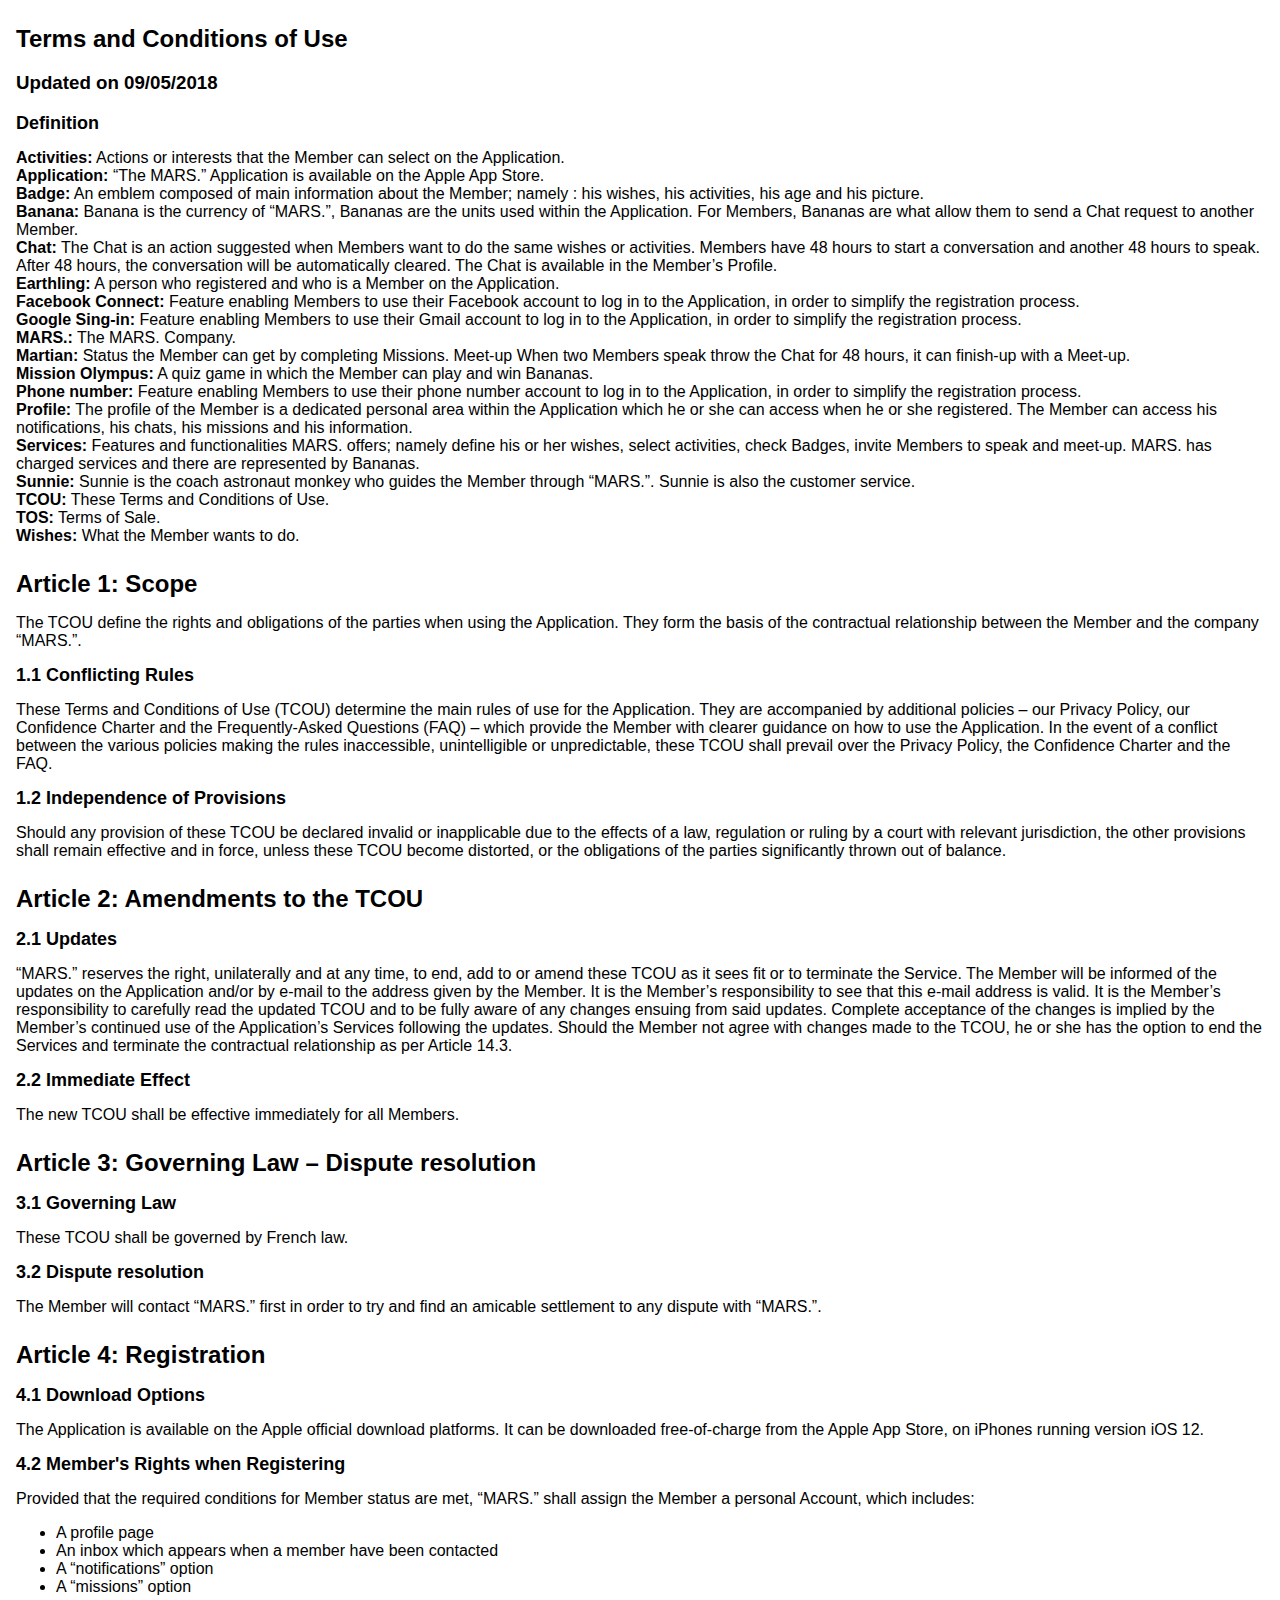
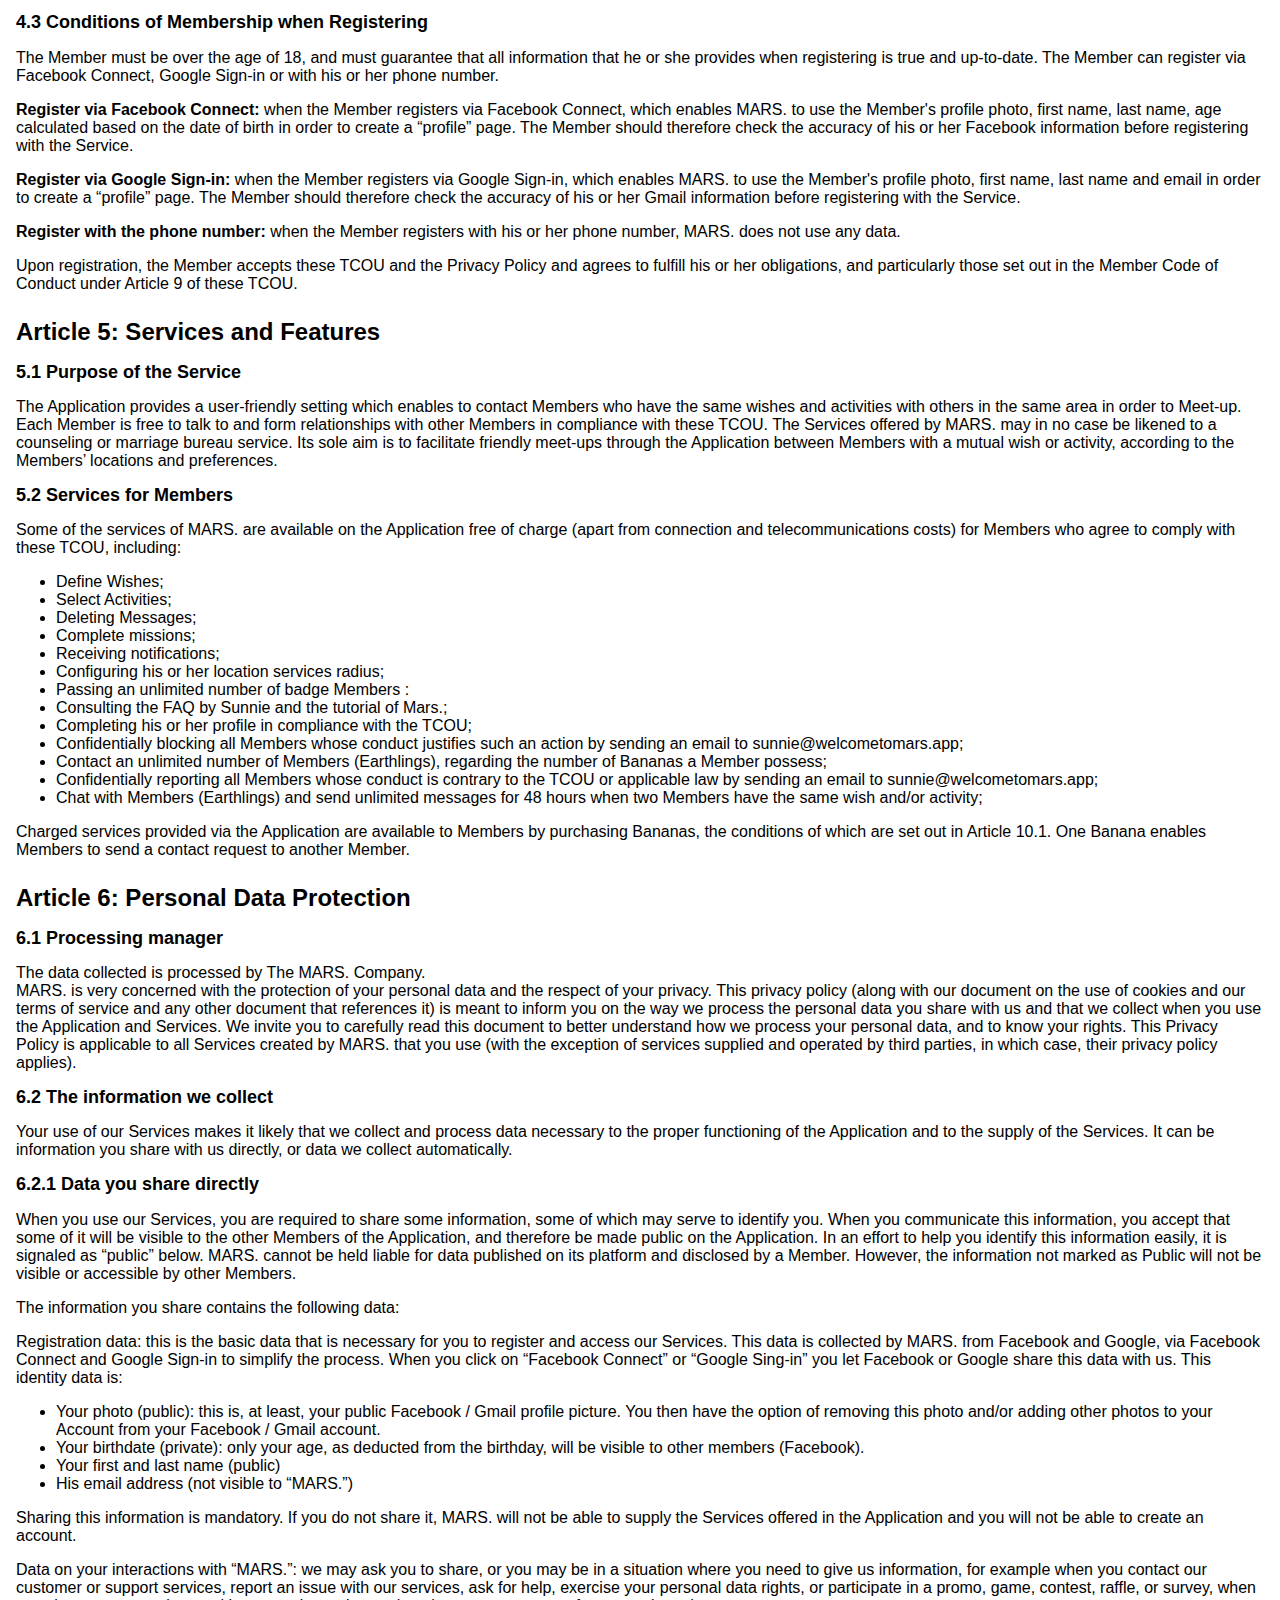
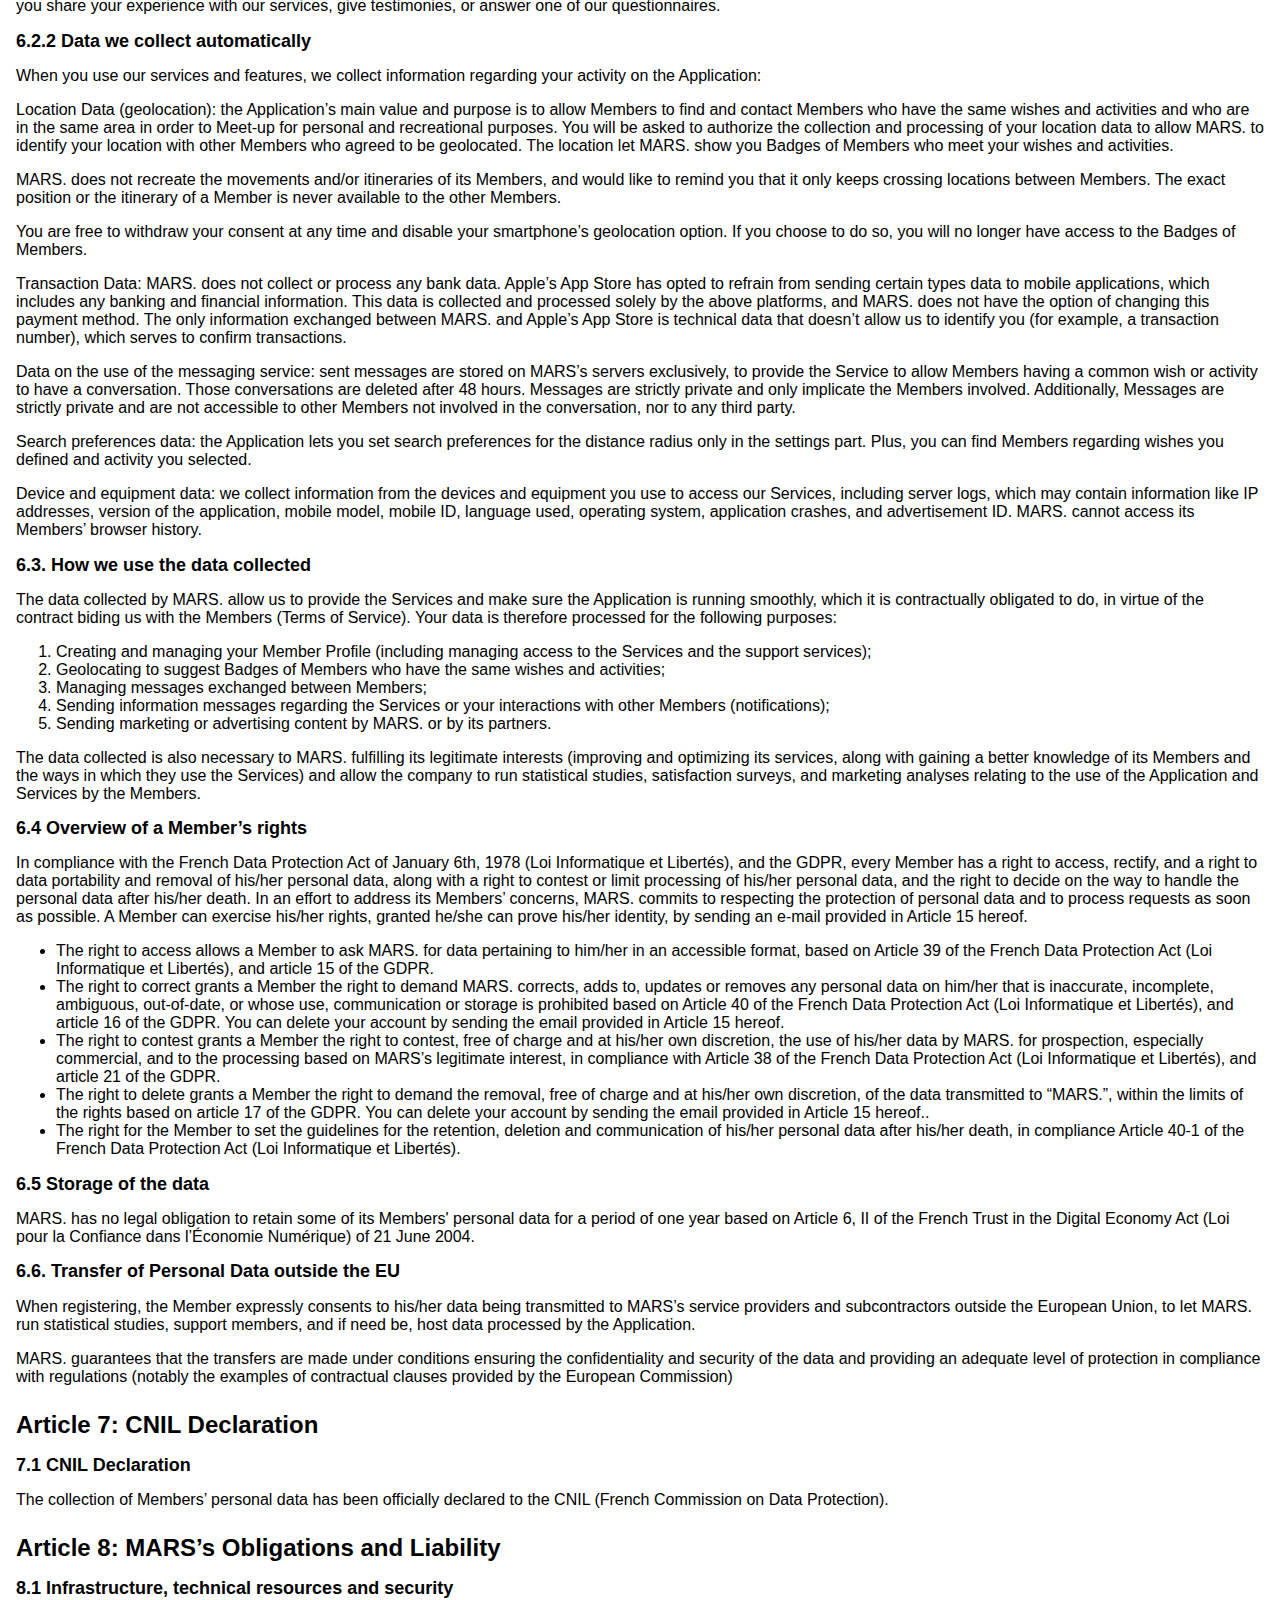
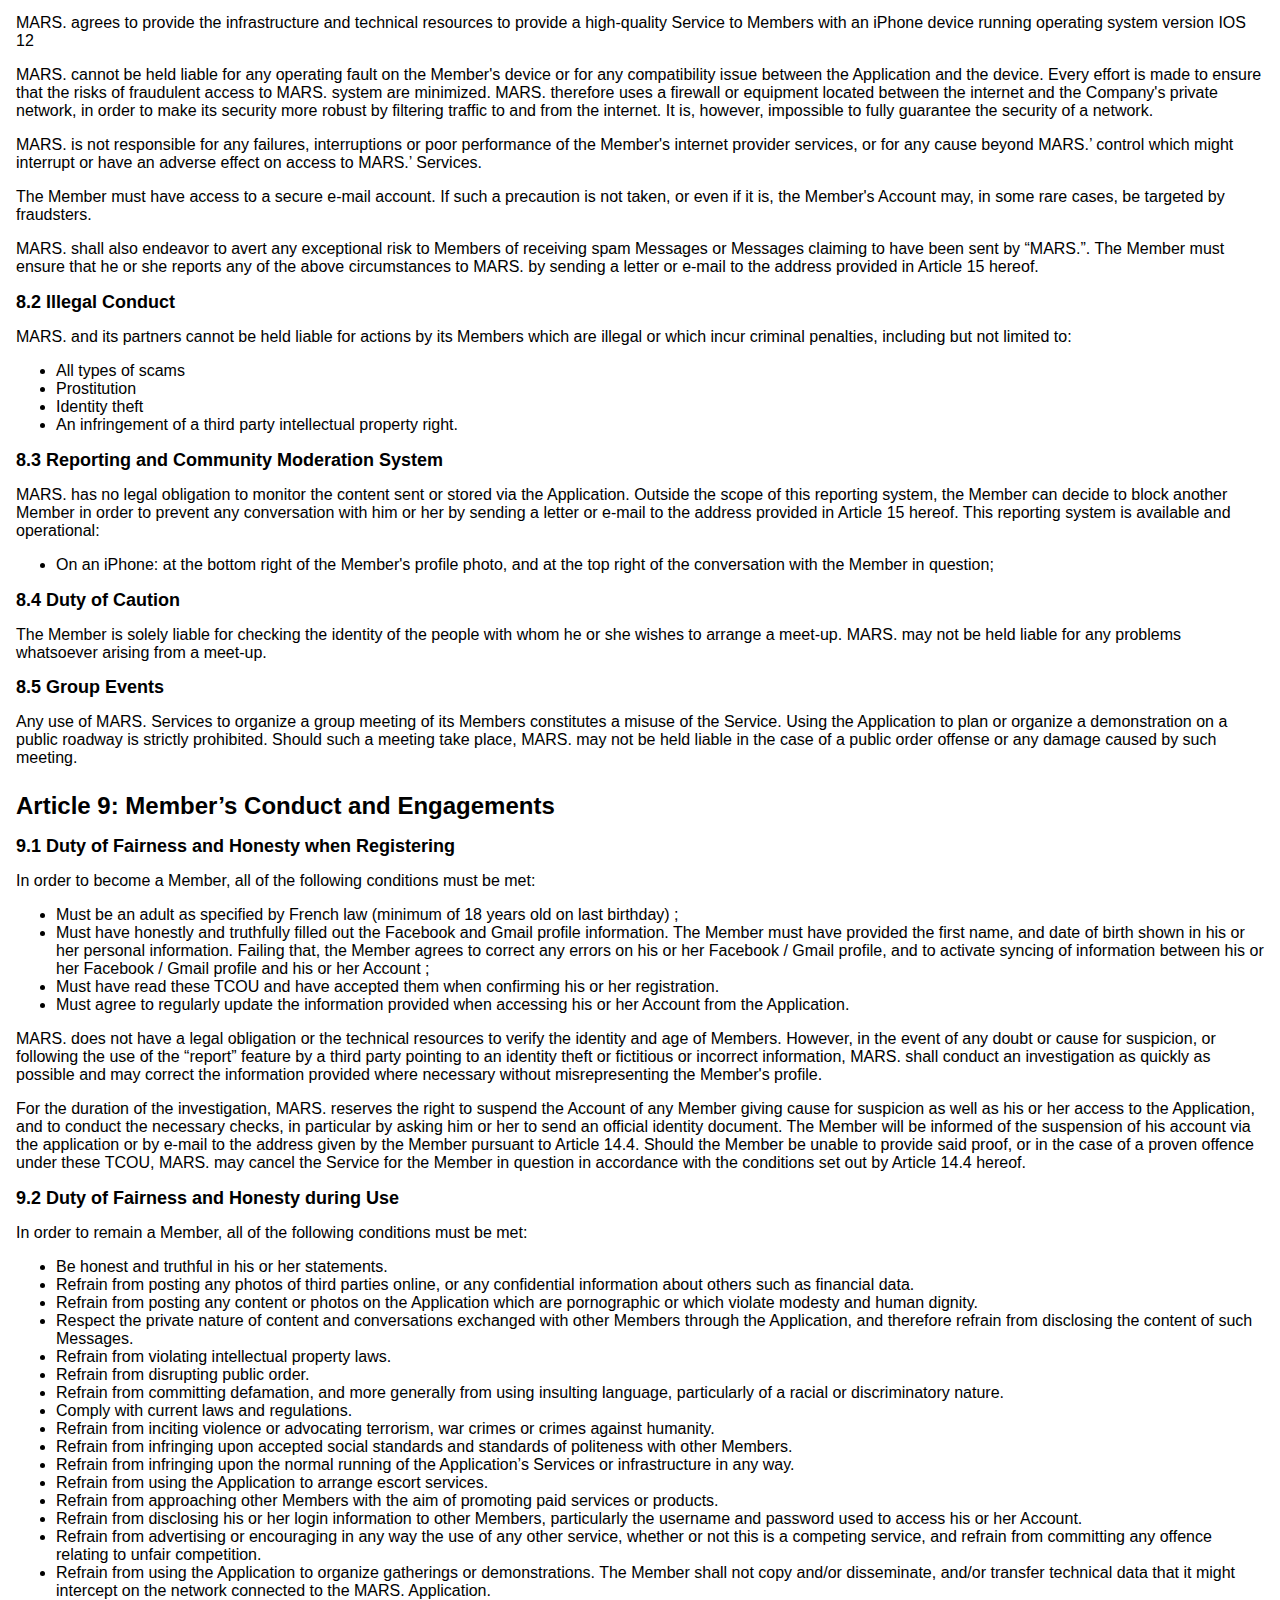
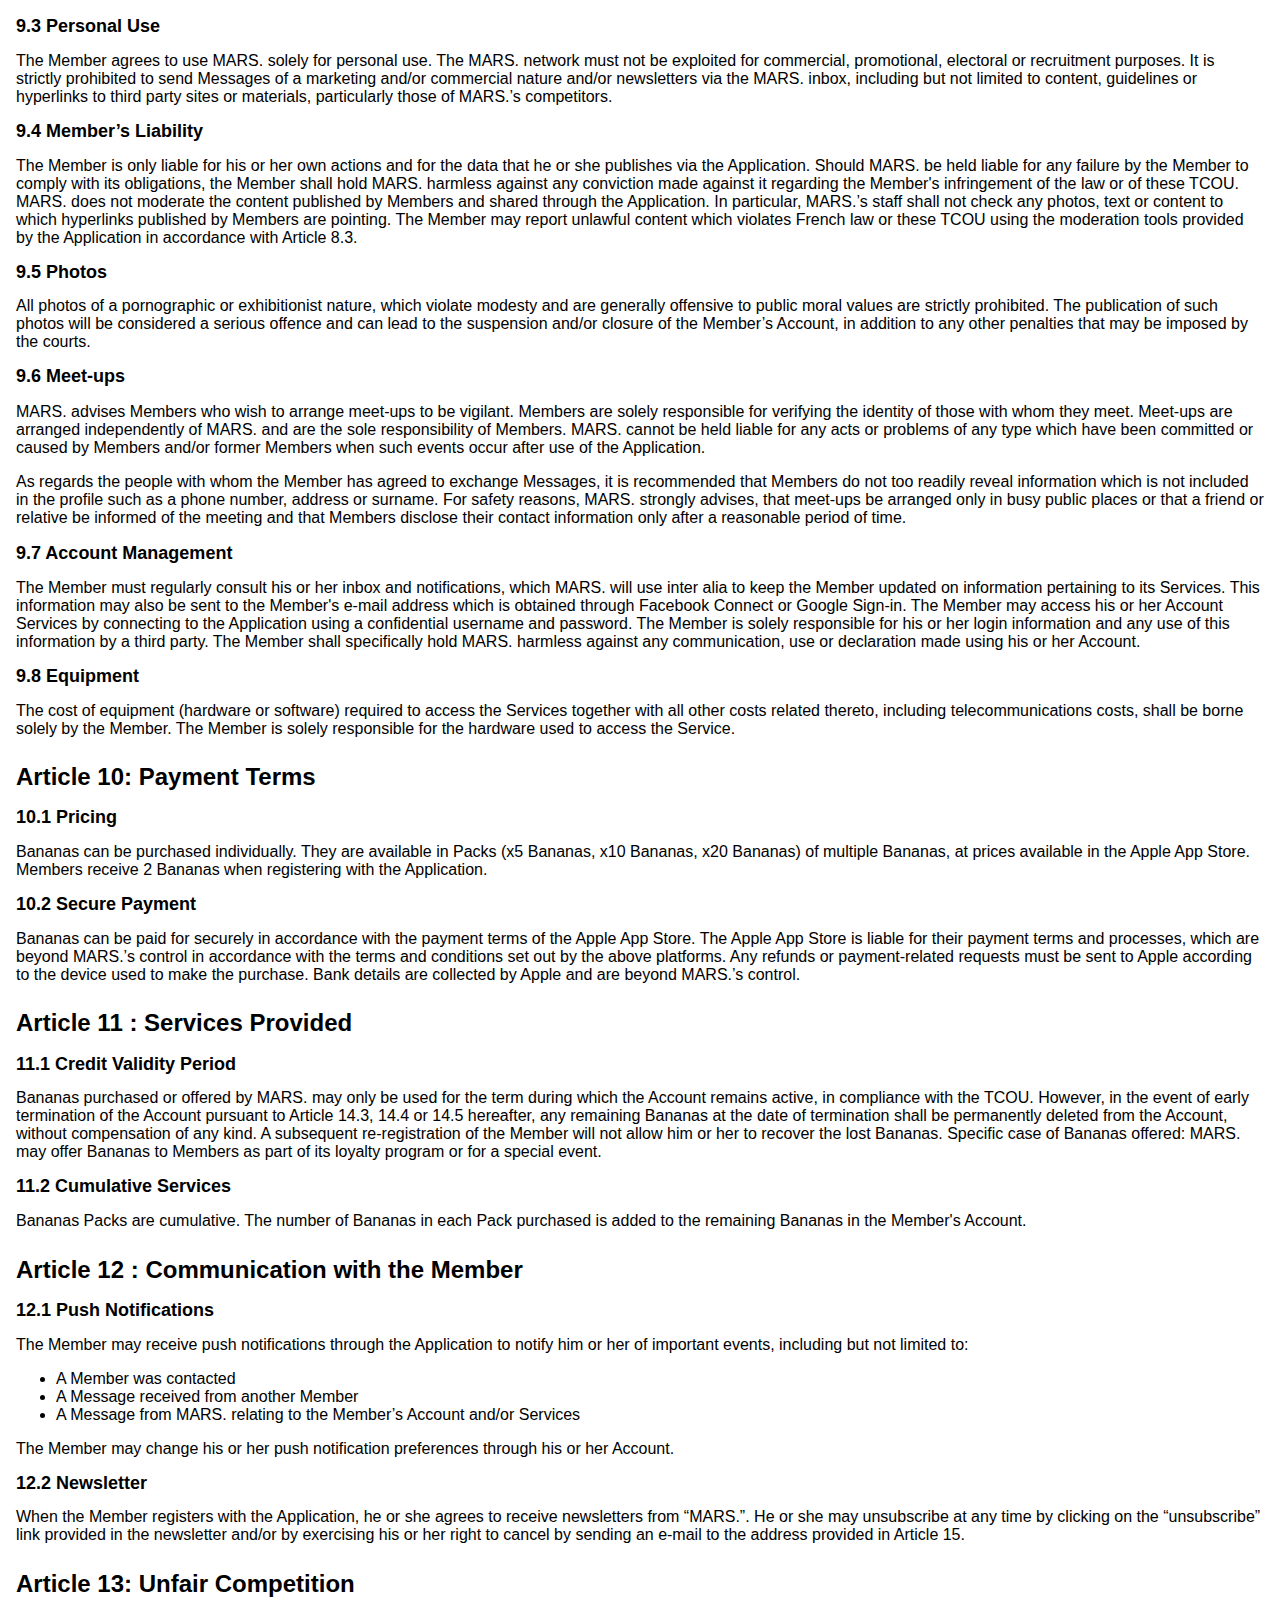
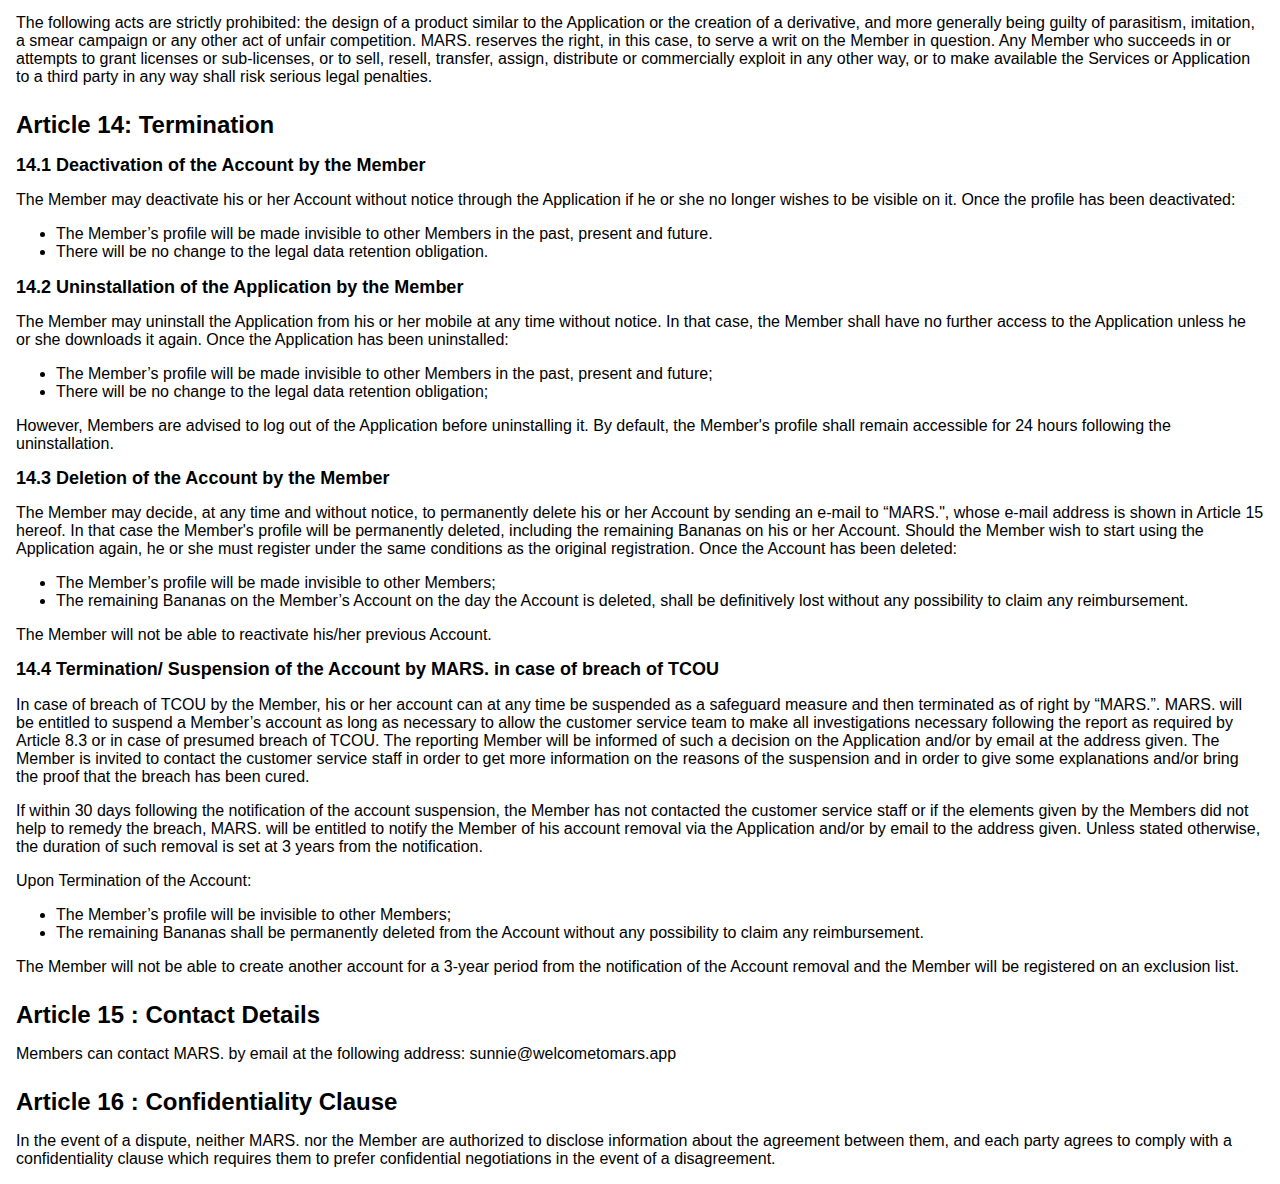
==== commit a0f5a464: "Fixed title size and margin" ====
--- a/cgu-en.html
+++ b/cgu-en.html
@@ -11,6 +11,14 @@
             font-family: -apple-system, BlinkMacSystemFont, sans-serif;
             font-weight: normal;
             margin: 1em;
+            -webkit-font-smoothing: antialiased;
+        }
+        h1 {
+            font-size: x-large;
+            margin-top: 1.05em;
+        }
+        h2 {
+            font-size: large;
         }
     </style>
 </head>
